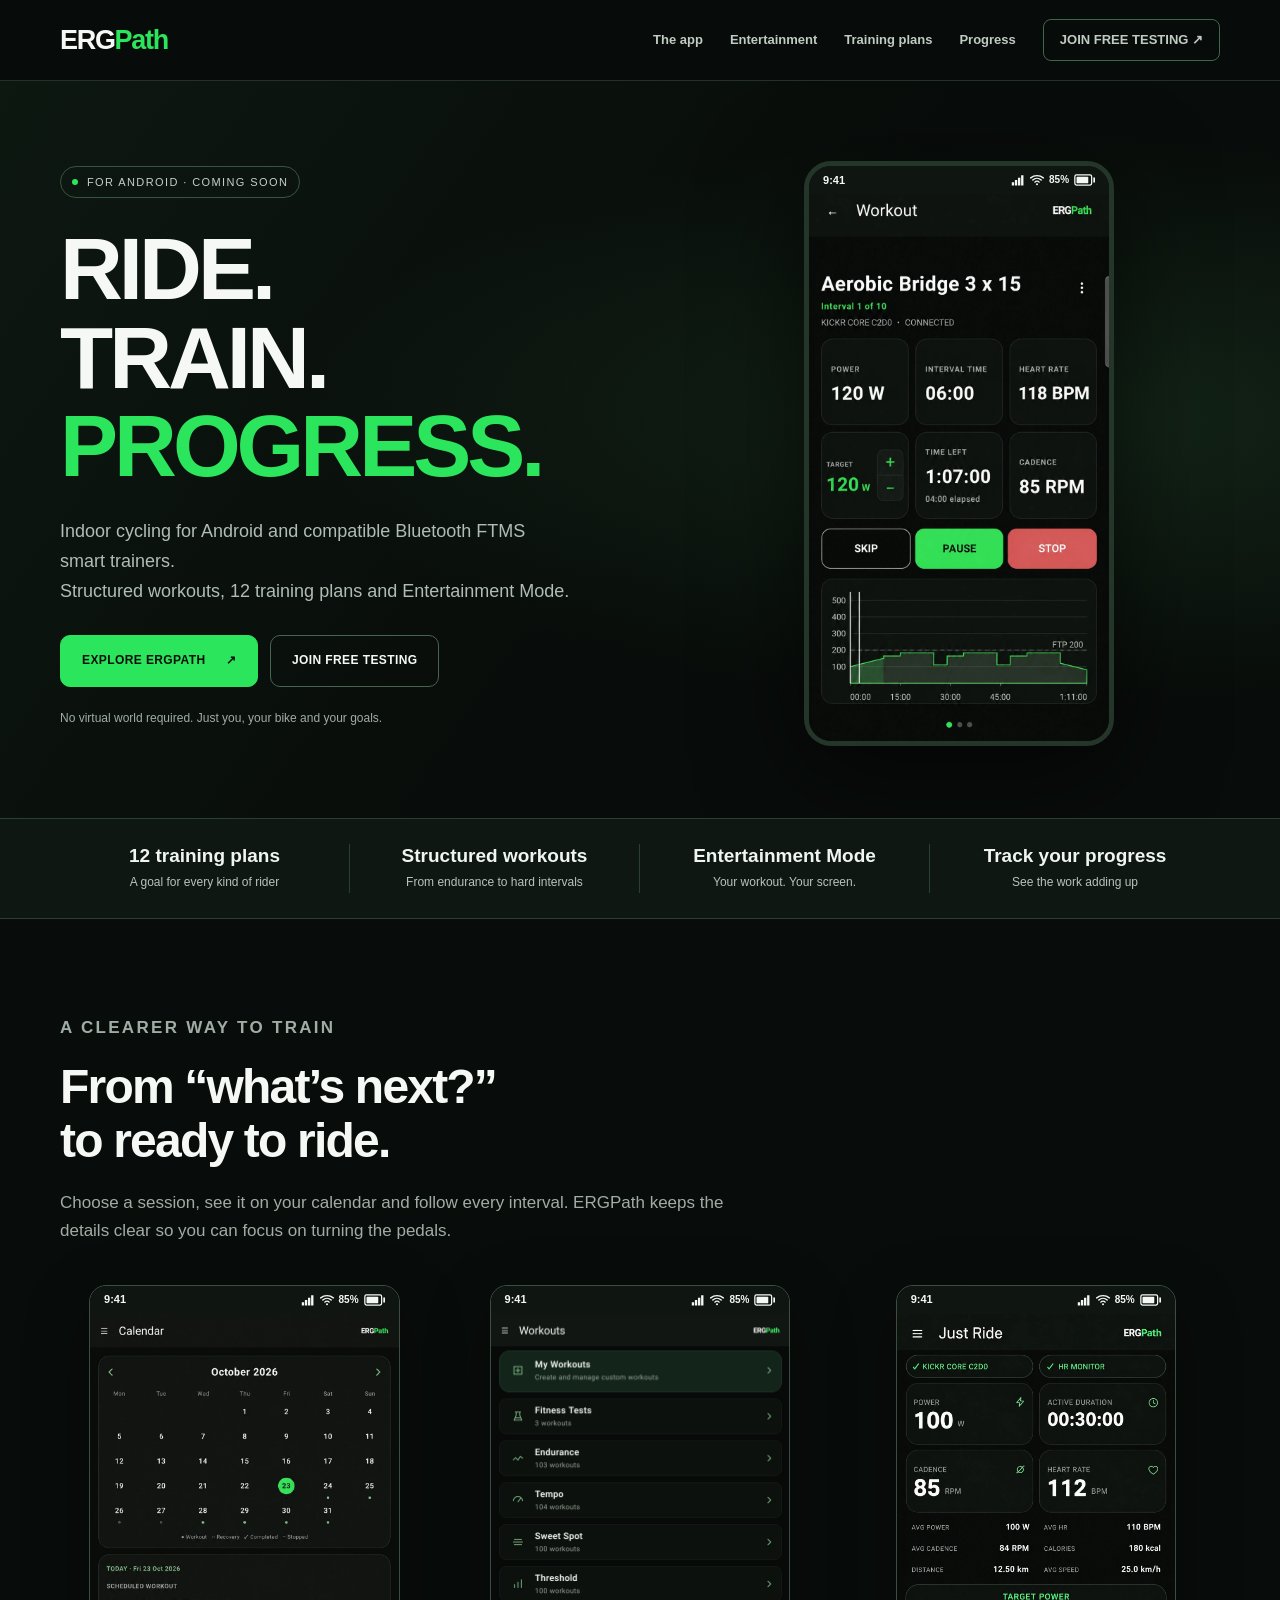
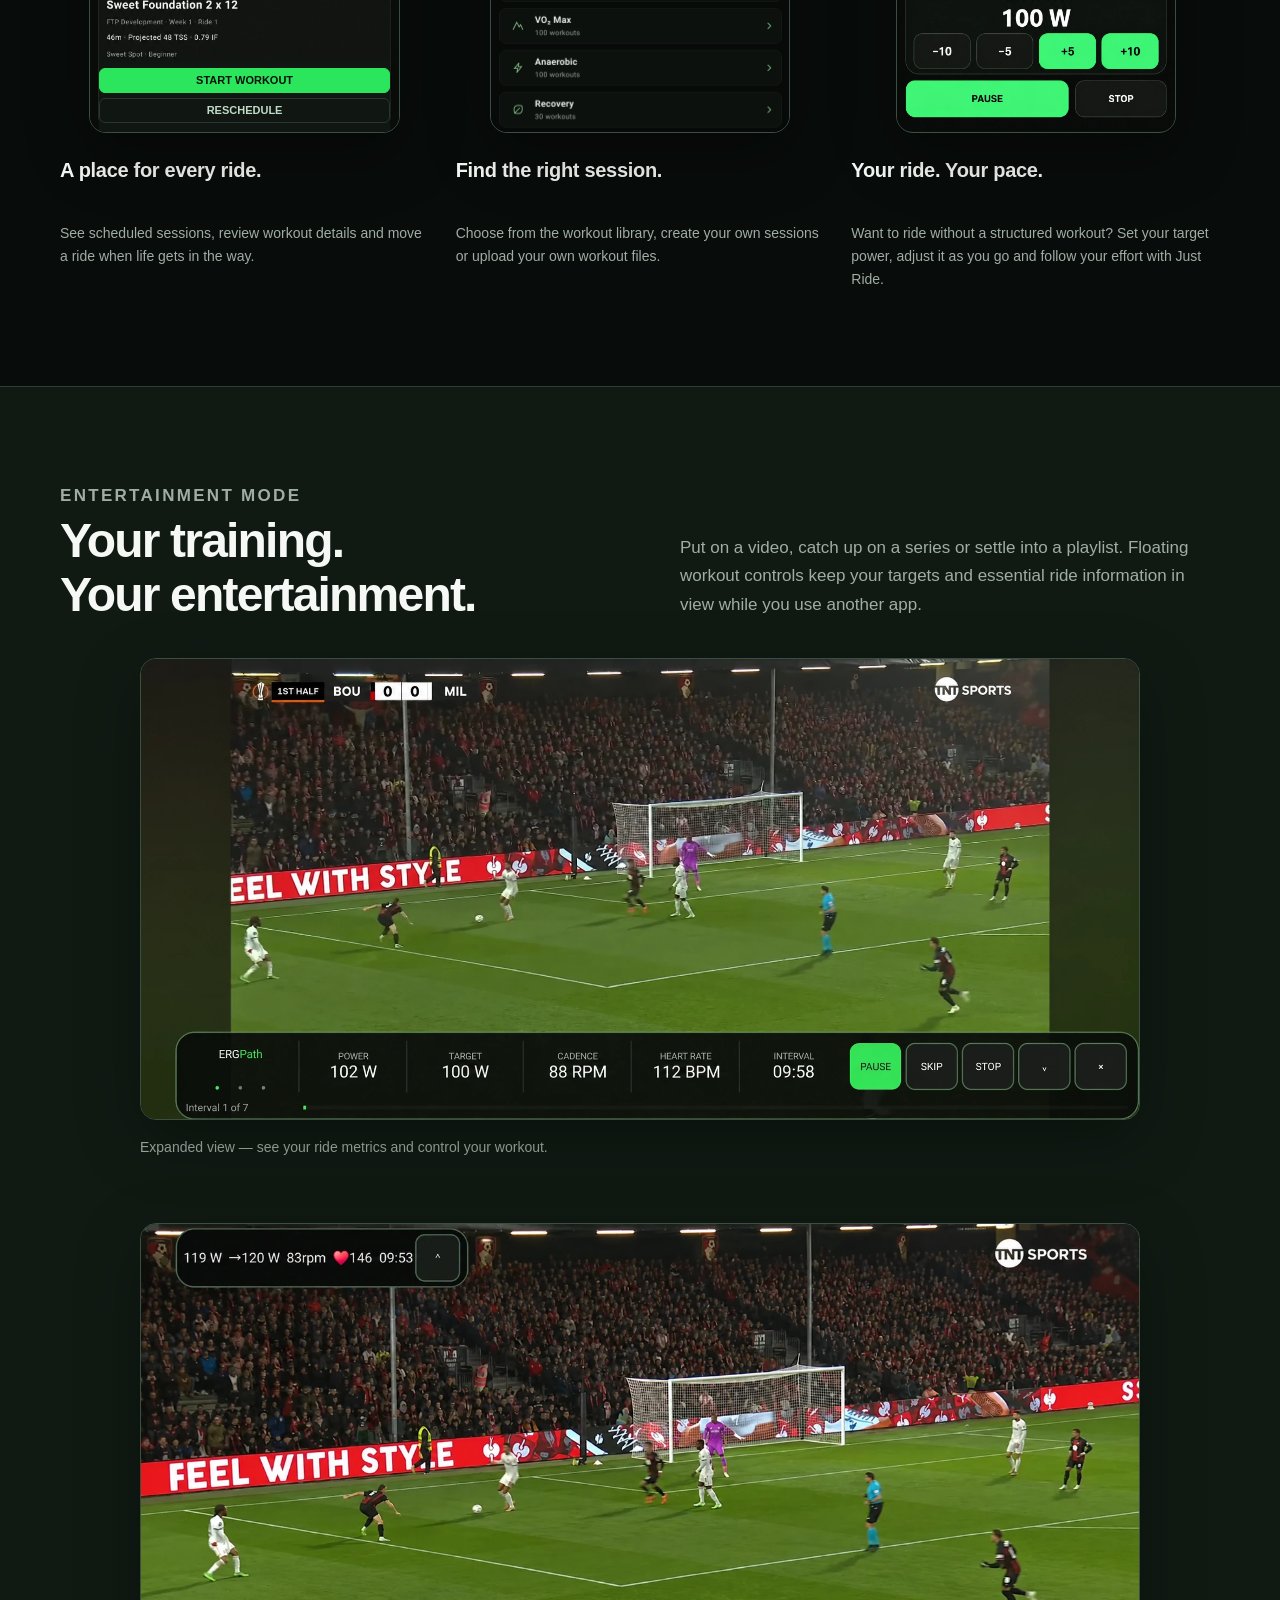
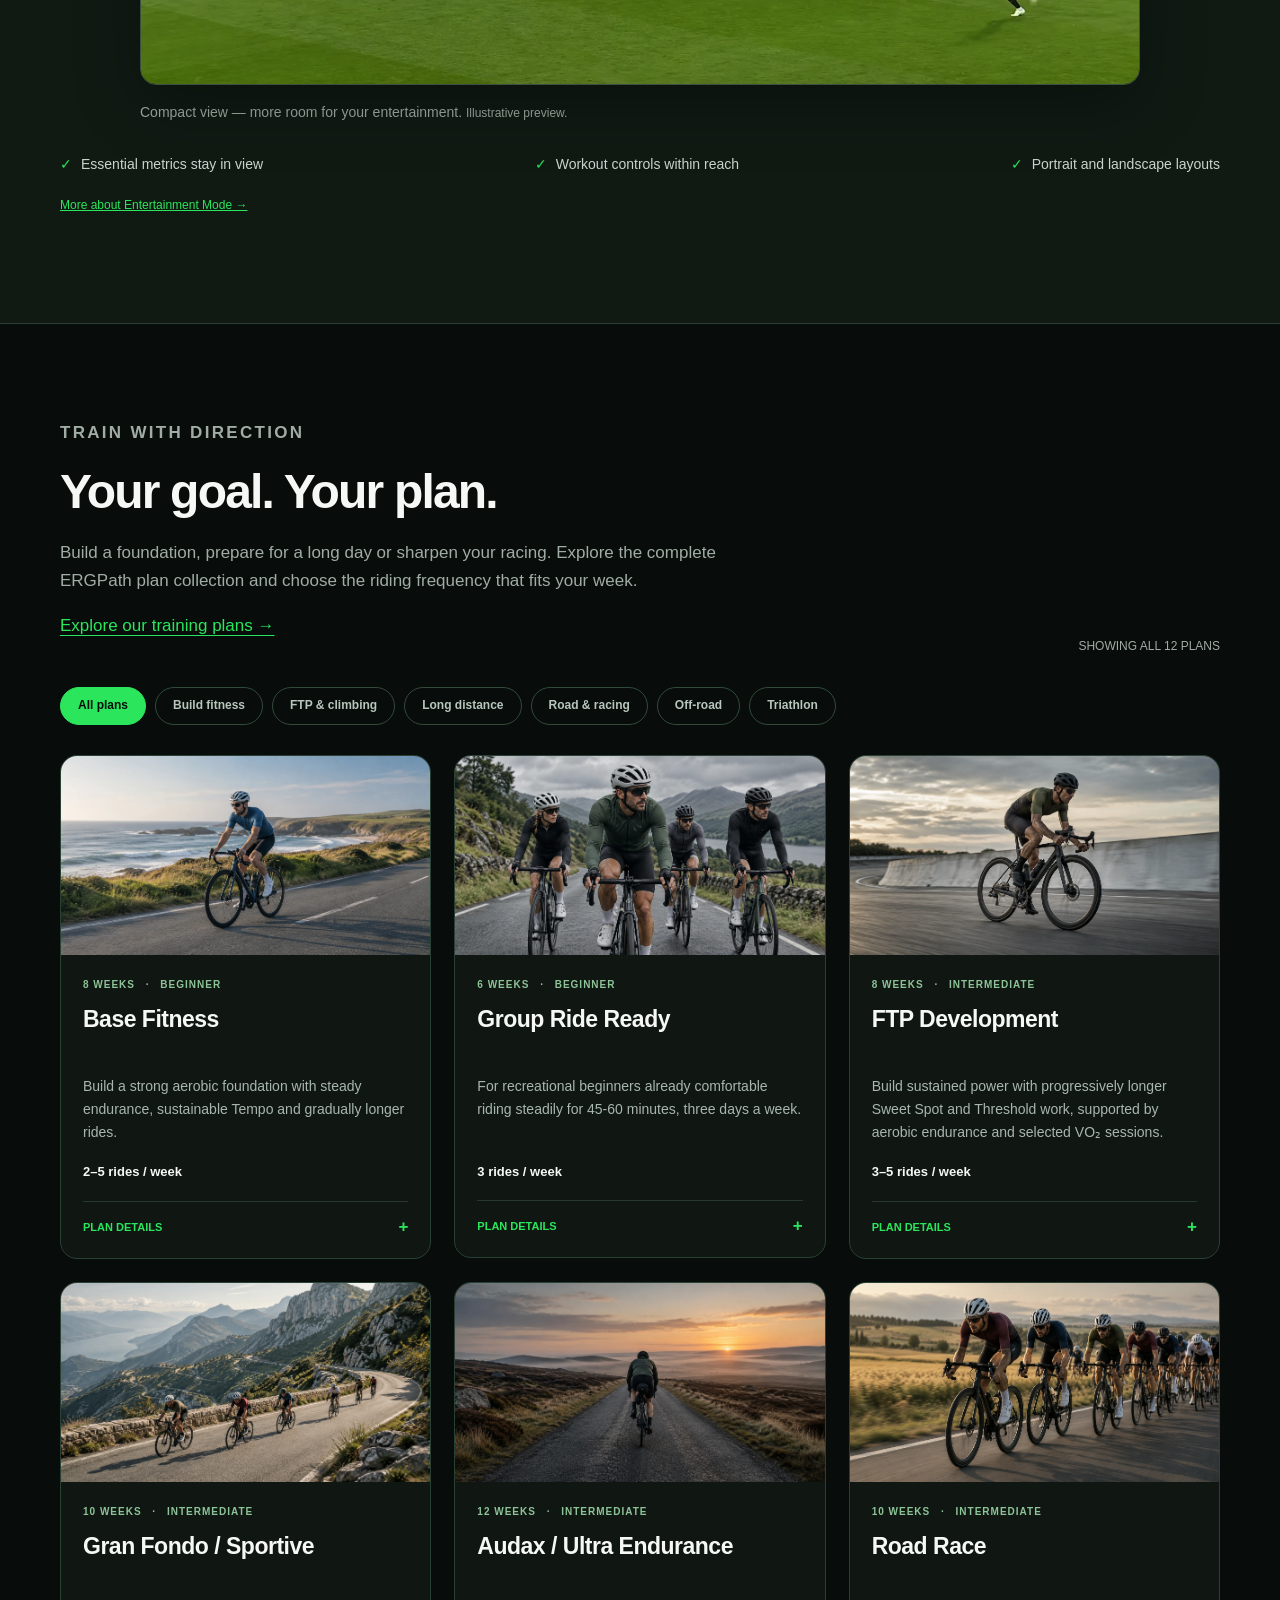
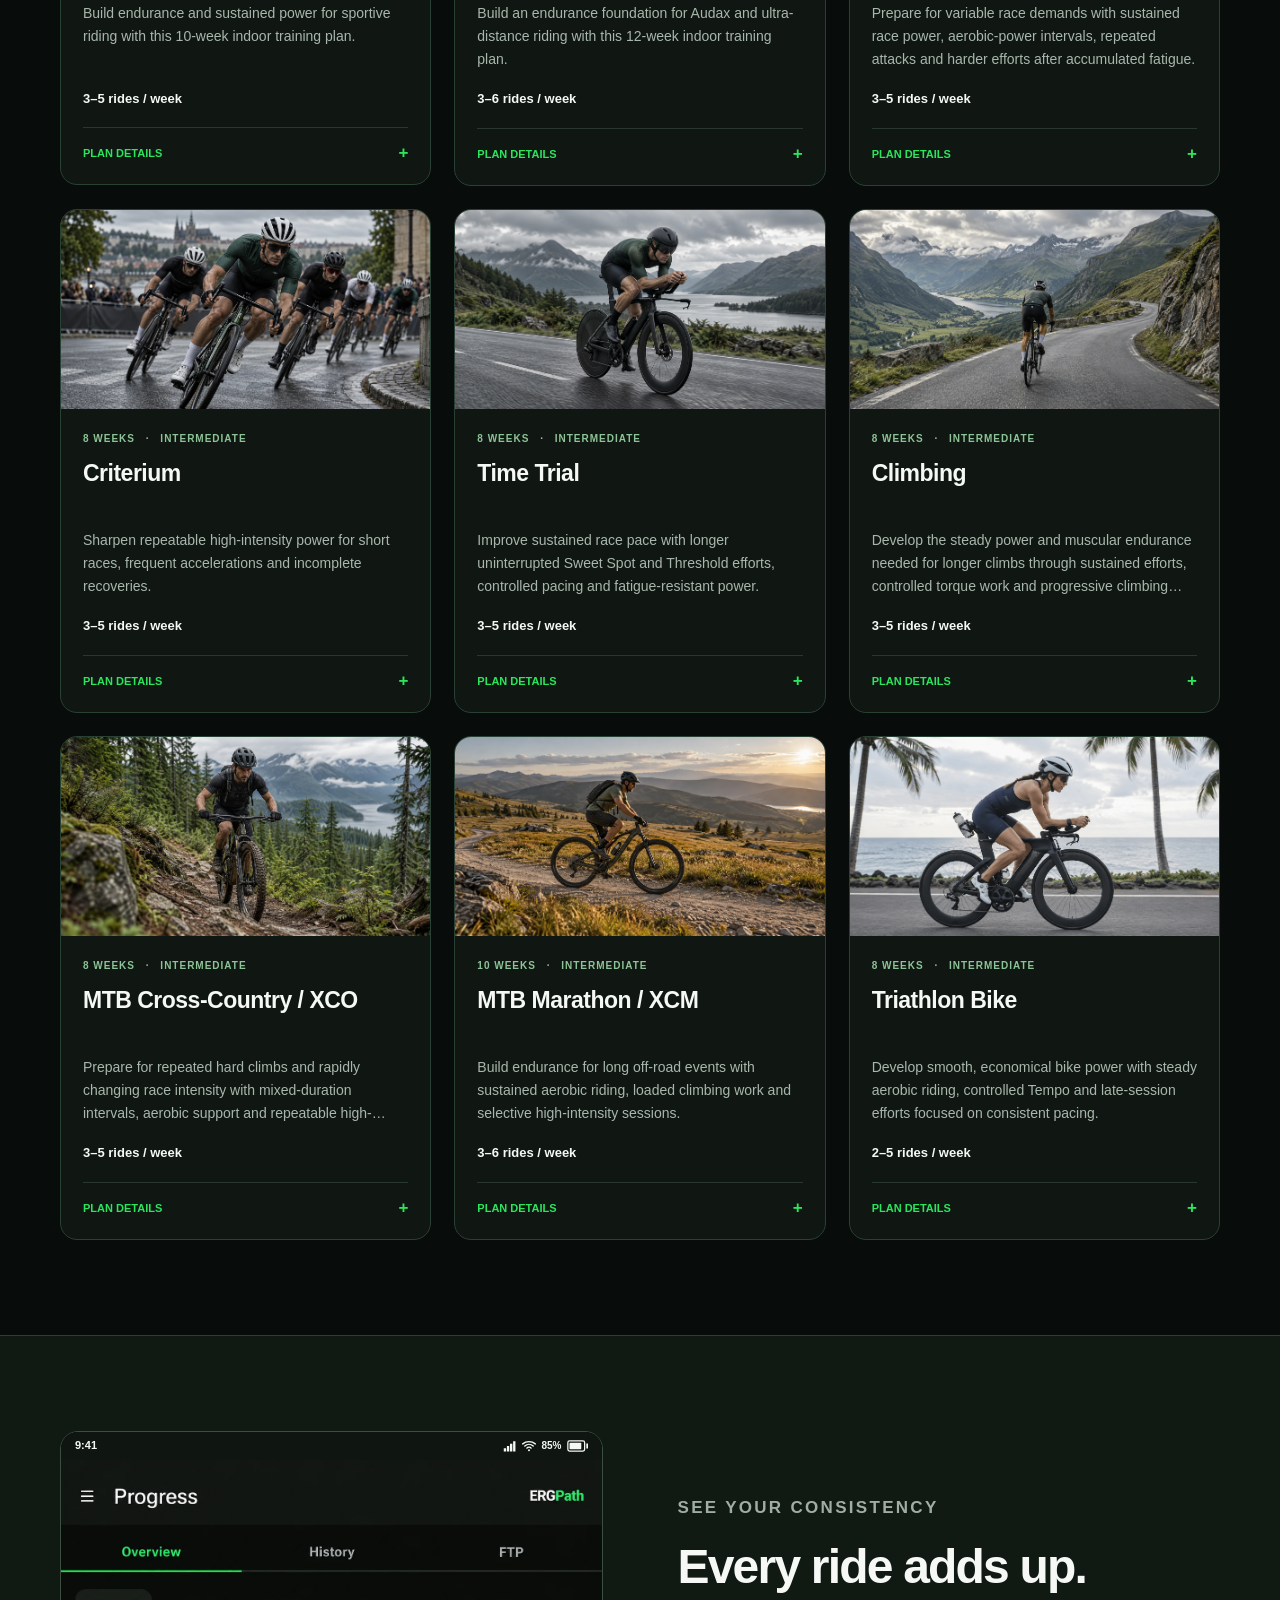
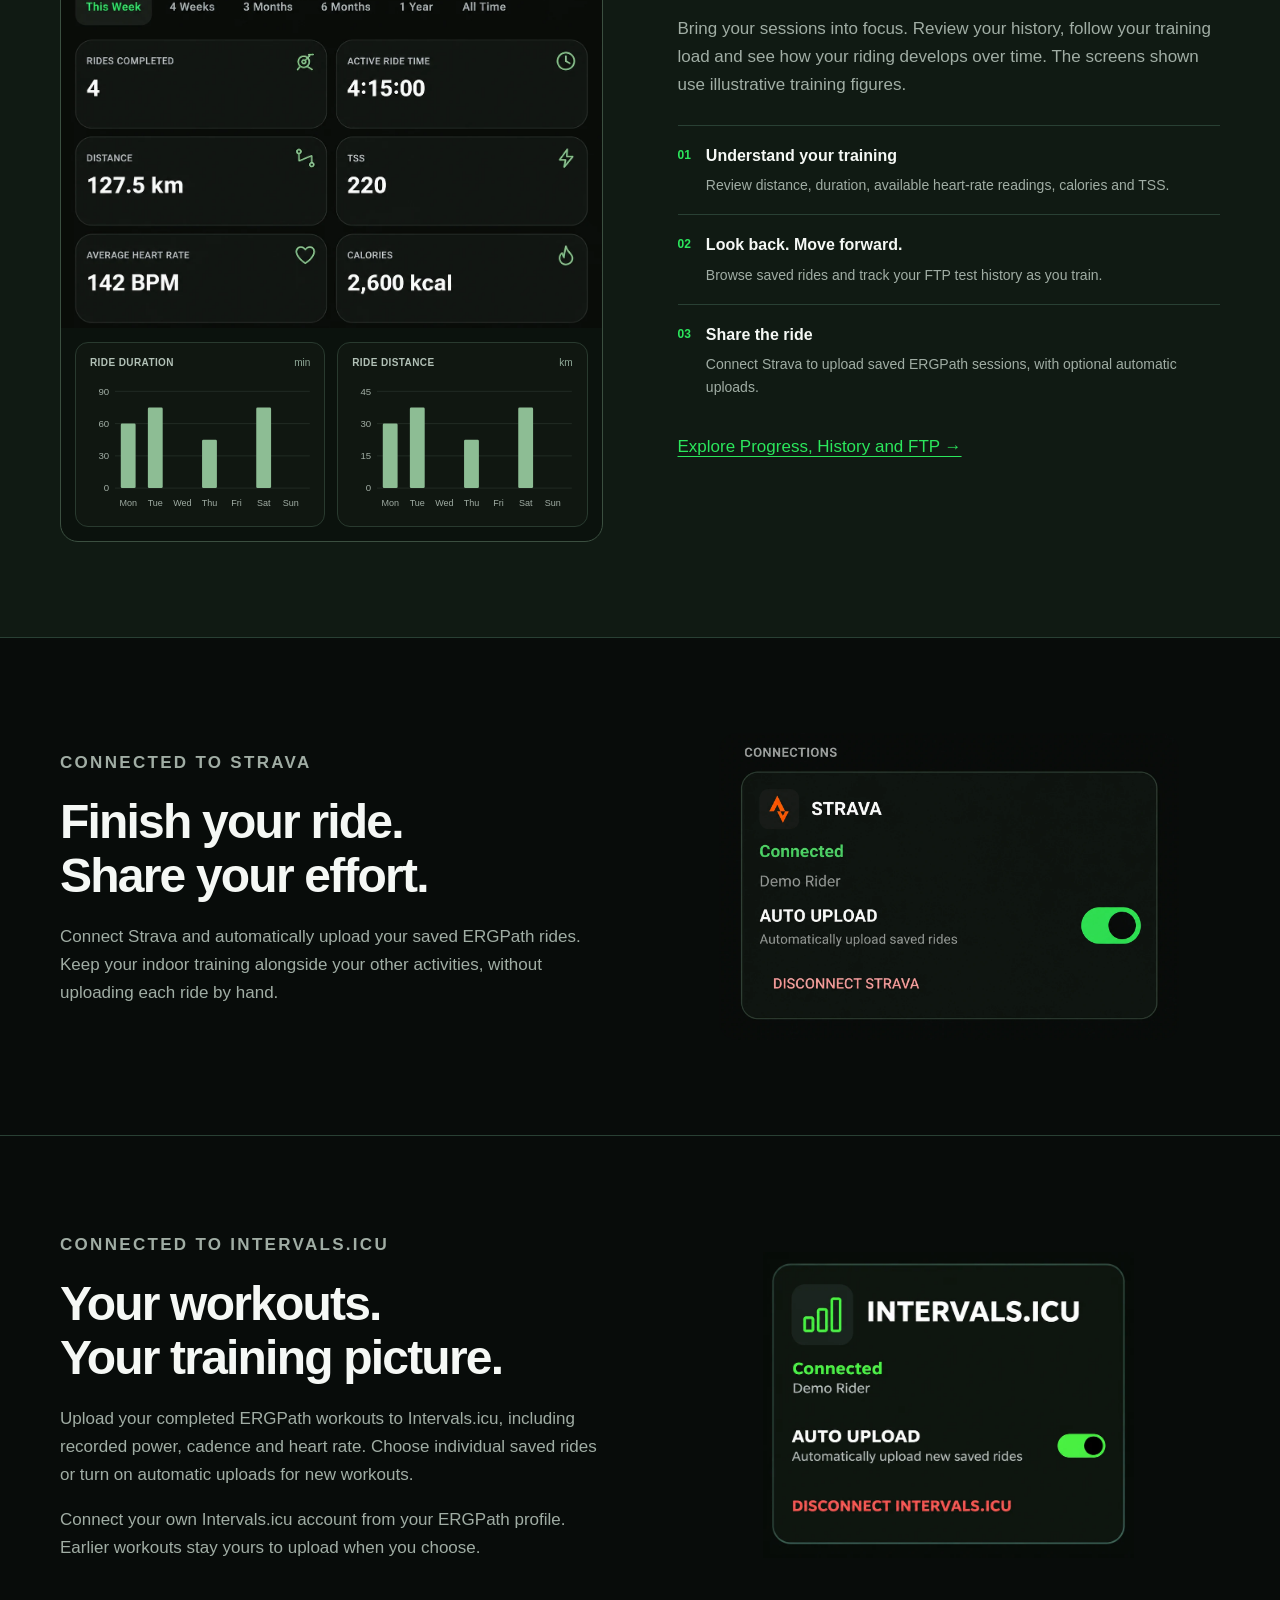
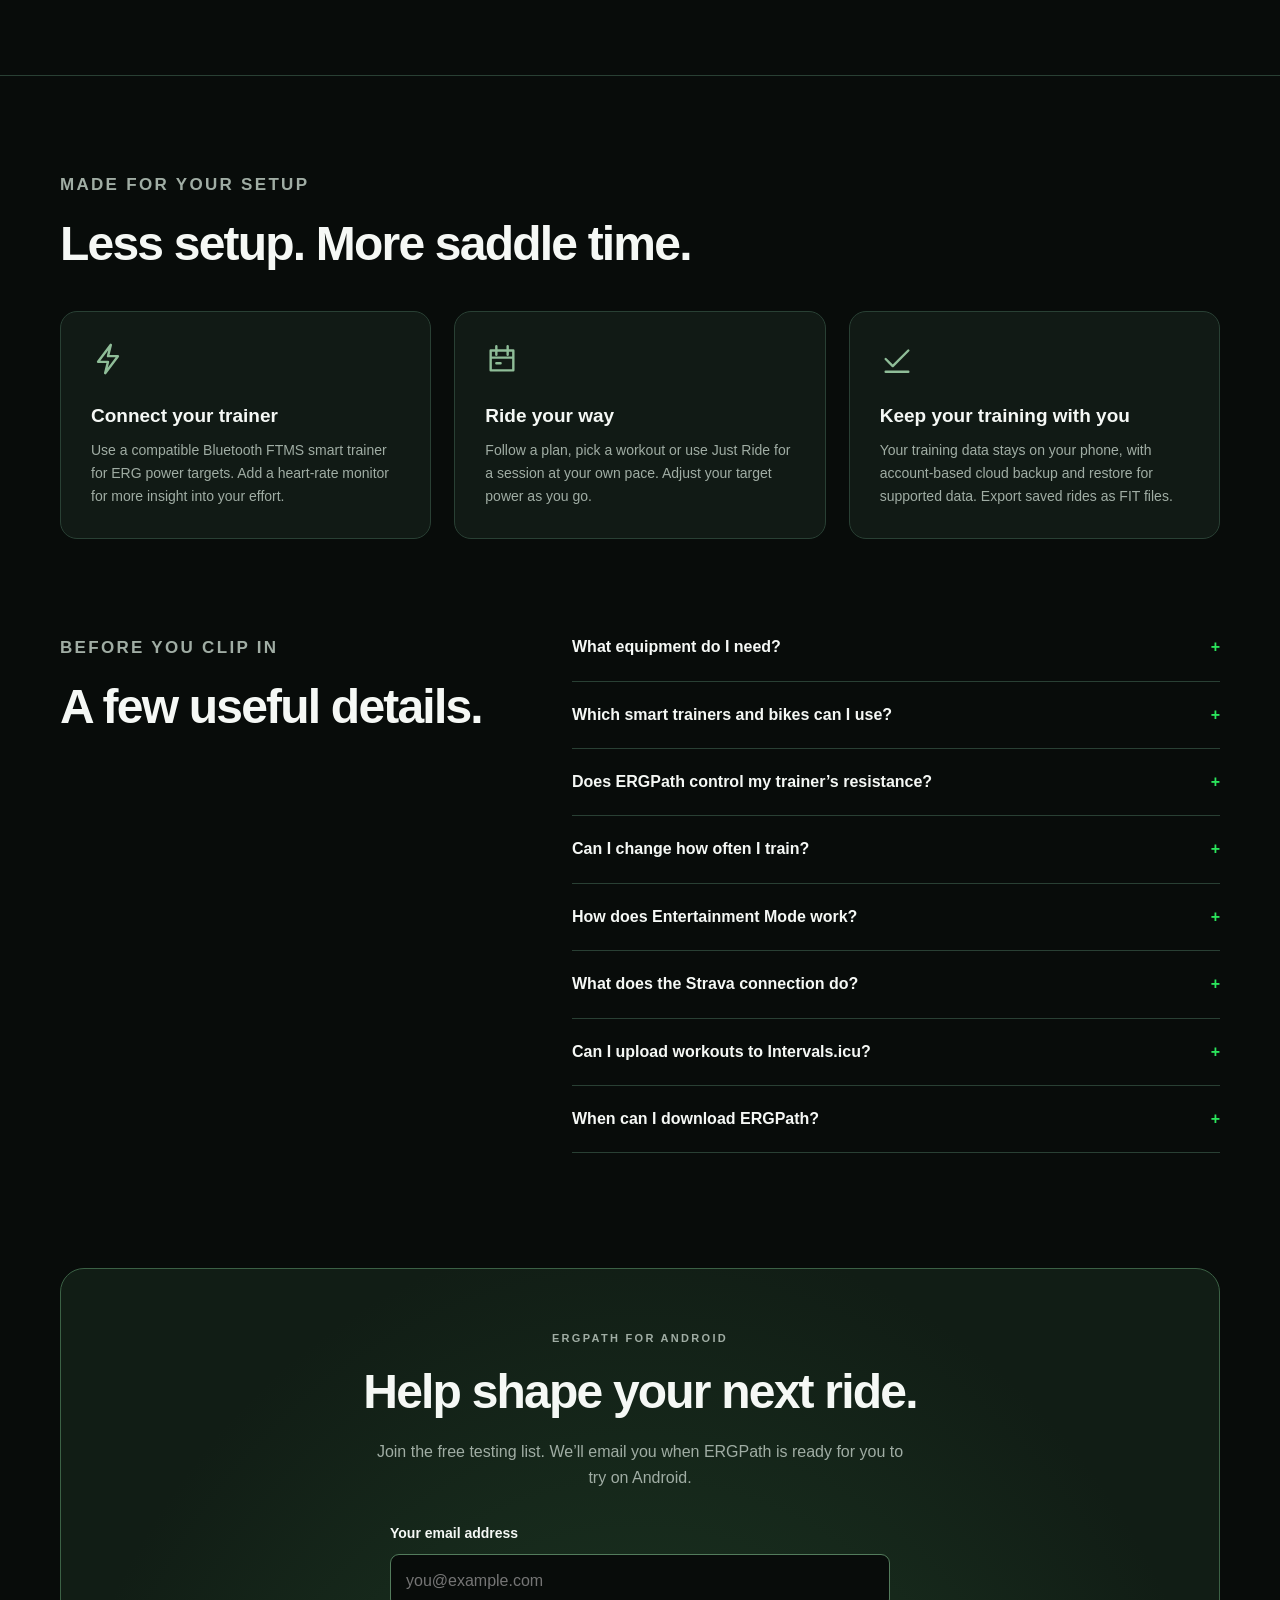
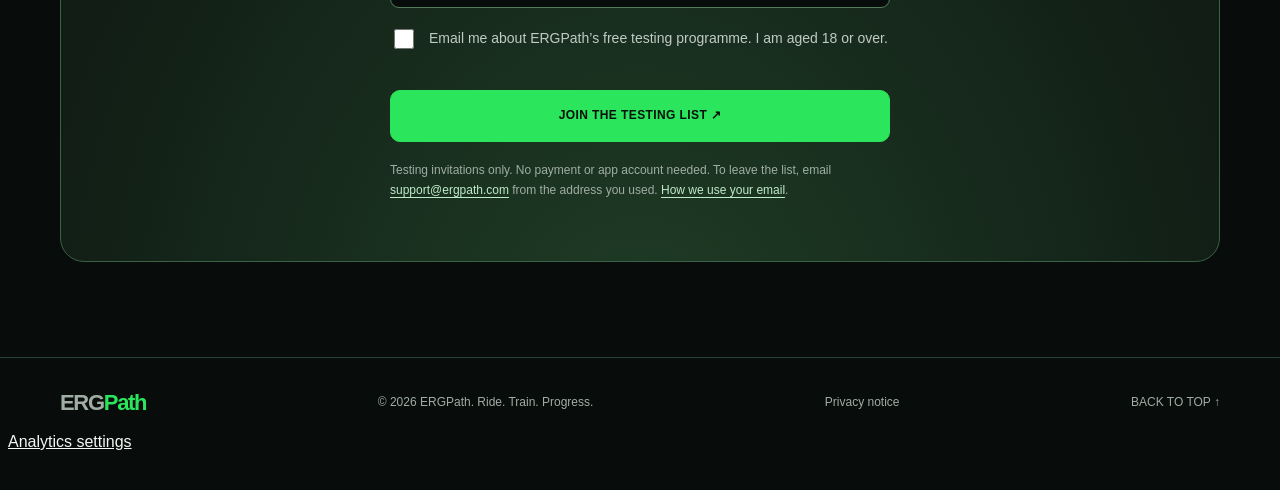
==== index.html @ c9424f75 "Clarify Android trainer support and tester availability without changing layout" ====
<!doctype html><html lang="en"><head><meta charset="utf-8"><meta name="viewport" content="width=device-width,initial-scale=1"><meta name="theme-color" content="#080c0a"><meta name="description" content="ERGPath brings structured indoor cycling workouts, 12 goal-focused training plans, smart trainer control and Entertainment Mode together on Android."><title>ERGPath — Android Indoor Cycling &amp; Smart Trainer App</title><link rel="canonical" href="https://ergpath.com/"><style>
:root{--bg:#080c0a;--surface:#111a15;--surface2:#18231d;--green:#2be65c;--text:#f5f8f5;--muted:#a0ada4;--border:#294034}*{box-sizing:border-box}html{scroll-behavior:smooth;scroll-padding-top:100px}body{margin:0;background:var(--bg);color:var(--text);font:16px/1.65 Arial,Helvetica,sans-serif}a{color:inherit;text-decoration:none}button{font:inherit;cursor:pointer}img{max-width:100%;display:block}button,a,summary{-webkit-tap-highlight-color:transparent}button:focus-visible,a:focus-visible,summary:focus-visible{outline:3px solid var(--green);outline-offset:5px}.container{width:min(1160px,calc(100% - 48px));margin:auto}header{position:sticky;top:0;z-index:20;border-bottom:1px solid #243128;background:#080c0aee;backdrop-filter:blur(18px)}.nav{min-height:80px;display:flex;align-items:center;justify-content:space-between;gap:30px}.logo{font-size:27px;font-weight:900;letter-spacing:-1.3px}.logo span{color:var(--green)}nav{display:flex;gap:27px;align-items:center}nav a{font-size:13px;font-weight:700;color:#c0cbc3}nav a:hover{color:var(--green)}.nav-cta{border:1px solid #3f654b;border-radius:8px;padding:9px 16px}.menu-toggle{display:none;background:none;border:1px solid var(--border);color:white;padding:7px 12px;border-radius:8px;font-size:12px}.hero{padding:72px 0 64px;background:radial-gradient(ellipse at 82% 46%,#254c2b65,transparent 51%),linear-gradient(125deg,#14271a70,transparent 55%);overflow:hidden}.hero-grid{display:grid;grid-template-columns:1.1fr 1fr;gap:64px;align-items:center}.eyebrow{font-size:11px;font-weight:800;letter-spacing:2.3px;text-transform:uppercase;color:var(--green);margin:0 0 18px}.availability{display:inline-flex;align-items:center;gap:9px;color:#c4d1c8;font-size:11px;letter-spacing:1.4px;border:1px solid #35553e;padding:6px 11px;border-radius:30px;margin-bottom:27px}.availability:before{content:'';width:6px;height:6px;border-radius:50%;background:var(--green)}h1{font-size:clamp(56px,6.8vw,88px);line-height:1.02;letter-spacing:-4px;margin:0 0 26px;font-weight:850}h1 span{color:var(--green)}.lead{font-size:18px;color:#b0bdb4;max-width:510px}.actions{display:flex;gap:12px;flex-wrap:wrap;margin-top:29px}.btn{display:inline-flex;justify-content:center;align-items:center;gap:20px;background:var(--green);color:#071008;border:1px solid var(--green);border-radius:10px;padding:15px 21px;font-size:12px;font-weight:800;letter-spacing:.4px}.btn:hover{background:#72f491}.btn.secondary{background:transparent;color:var(--text);border-color:#476450}.btn.secondary:hover{border-color:var(--green)}.hero-note{font-size:12px;color:var(--muted);margin-top:22px}.hero-media{position:relative;display:flex;justify-content:center;padding:8px 0}.shot{margin:0}.screen-frame{display:block;width:100%;position:relative;padding:0;background:#0a100c;border:1px solid #3b4f40;border-radius:18px;overflow:hidden;color:white;box-shadow:0 20px 65px #0005}.capture{display:block;position:relative;overflow:hidden}.capture img{width:100%;height:auto}.hero-shot{width:310px;max-width:100%;position:relative;z-index:1}.hero-shot .screen-frame{border-radius:27px;border:5px solid #24352a;box-shadow:0 25px 100px #0009}.strip{border-top:1px solid var(--border);border-bottom:1px solid var(--border);background:#0f1712}.strip-inner{display:grid;grid-template-columns:repeat(4,1fr);padding:25px 0}.strip-item{padding:0 20px;border-right:1px solid var(--border);text-align:center;color:#b7c4bb;font-size:12px}.strip-item:last-child{border:0}.strip-item strong{display:block;color:#f0f5f1;font-size:19px;line-height:1.3;margin-bottom:5px}section.content{padding:95px 0}.section-head{max-width:700px;margin-bottom:40px}h2{font-size:clamp(32px,4vw,48px);line-height:1.13;letter-spacing:-1.8px;margin:0 0 20px}h3{line-height:1.25}.section-head p,.section-copy>p{color:var(--muted);font-size:17px}.three{display:grid;grid-template-columns:repeat(3,minmax(0,1fr));gap:27px}.showcase-card{min-width:0}.showcase-card h3{font-size:20px;letter-spacing:-.3px;margin:25px 0 9px}.showcase-card>p{font-size:14px;color:var(--muted);margin-bottom:0}.showcase-card .shot{max-width:310px;margin:0 auto}.showcase-card .screen-frame{border-radius:17px}.feature-band{background:#101a13;border-block:1px solid var(--border)}.ent-top{display:grid;grid-template-columns:1fr 1fr;gap:80px;align-items:end;margin-bottom:35px}.ent-top p{color:var(--muted);margin:0 0 4px;font-size:17px}.ent-top h2{margin-bottom:0}.ent-shot{max-width:1000px;margin:auto}.ent-shot .screen-frame{border-radius:16px}.small-note{font-size:12px;color:var(--muted);margin-top:20px}.ent-points{display:flex;justify-content:space-between;gap:24px;margin-top:29px;color:#c8d5cd;font-size:14px}.ent-points span:before{content:'✓';color:var(--green);padding-right:9px}.plans-head{display:flex;justify-content:space-between;gap:40px;align-items:flex-end}.plans-head .section-head{margin-bottom:0}.plan-total{font-size:12px;white-space:nowrap;color:var(--muted)}.filters{display:flex;flex-wrap:wrap;gap:9px;margin:30px 0}.filter{border:1px solid #314b3b;color:#b7c7bd;background:transparent;border-radius:30px;padding:8px 17px;font-size:12px;font-weight:700}.filter:hover{border-color:var(--green)}.filter[aria-pressed=true]{color:#071008;background:var(--green);border-color:var(--green)}.plans-grid{display:grid;grid-template-columns:repeat(3,minmax(0,1fr));gap:23px;align-items:start}.plan{border:1px solid var(--border);border-radius:17px;overflow:hidden;background:#101712}.plan[hidden]{display:none}.plan>img{width:100%;aspect-ratio:1.85;object-fit:cover;height:auto}.plan-body{padding:22px}.plan-meta{font-size:10px;letter-spacing:1px;font-weight:700;color:#8dc497}.plan-meta span{padding:0 7px}.plan h3{font-size:23px;letter-spacing:-.5px;margin:11px 0 12px;min-height:58px}.plan-desc{font-size:14px;color:#a8b7ad;margin:0 0 17px;display:-webkit-box;-webkit-line-clamp:3;-webkit-box-orient:vertical;overflow:hidden;min-height:69px}.frequency{font-size:13px;font-weight:700;margin:0 0 18px}.plan details{border-top:1px solid #29382e}.plan summary{padding:16px 0 0;font-size:11px;font-weight:800;color:var(--green);list-style:none;cursor:pointer;display:flex;justify-content:space-between}.plan summary::-webkit-details-marker{display:none}.plan summary span{font-size:17px;line-height:1}.plan details[open] summary span{transform:rotate(45deg)}.plan-detail{font-size:13px;color:var(--muted);padding-top:8px}.plan-detail strong{color:#e1eae4}.split{display:grid;grid-template-columns:1fr 1fr;gap:75px;align-items:center}.performance-image .screen-frame{border-radius:18px}.benefits{list-style:none;margin:26px 0 0;padding:0}.benefits li{border-top:1px solid var(--border);padding:17px 0;display:flex;gap:15px}.benefits b{color:var(--green);font-size:12px;padding-top:3px}.benefits strong{display:block;font-size:16px}.benefits p{margin:5px 0 0;color:var(--muted);font-size:14px}.support-grid{display:grid;grid-template-columns:repeat(3,1fr);gap:23px}.support-card{padding:30px;background:#111a15;border:1px solid var(--border);border-radius:17px}.icon{width:34px;height:34px;stroke:#8fbd98;stroke-width:1.7;fill:none;stroke-linecap:round;stroke-linejoin:round}.support-card h3{font-size:19px;margin:20px 0 11px}.support-card p{font-size:14px;color:var(--muted);margin:0}.faq{display:grid;grid-template-columns:.8fr 1.2fr;gap:80px}.faq details{border-bottom:1px solid var(--border);padding:0 0 20px;margin-bottom:20px}.faq summary{cursor:pointer;font-weight:700;list-style:none;display:flex;justify-content:space-between;gap:20px}.faq summary:after{content:'+';color:var(--green)}.faq details[open] summary:after{content:'−'}.faq details p{color:var(--muted);font-size:14px;margin-bottom:0}.launch{border:1px solid #3b6145;border-radius:24px;text-align:center;padding:60px 30px;background:radial-gradient(ellipse at 50% 120%,#29533299,transparent 75%),#111d15}.launch p{max-width:530px;margin:0 auto 25px;color:var(--muted)}.launch-label{display:inline-block;border:1px solid #537c5c;padding:10px 22px;border-radius:30px;font-size:12px;font-weight:800;color:#d1e4d6;letter-spacing:1.5px}.launch h2{max-width:700px;margin:0 auto 20px}.launch .eyebrow{margin-bottom:17px}footer{border-top:1px solid var(--border);padding:27px 0}.footer-inner{display:flex;align-items:center;justify-content:space-between;gap:22px;font-size:12px;color:var(--muted)}.footer-inner .logo{font-size:22px}.skip{position:fixed;top:-100px;left:15px;z-index:100;background:var(--green);color:black;padding:12px}.skip:focus{top:10px}

@media(max-width:950px){nav{gap:15px}.hero-grid{gap:30px}.hero{padding:55px 0}h1{font-size:65px}.hero-shot{width:280px}.three{gap:18px}.plans-grid{grid-template-columns:repeat(2,minmax(0,1fr))}.ent-top,.split{gap:40px}.faq{gap:40px}.support-card{padding:23px}.support-grid{gap:17px}}
@media(max-width:680px){.container{width:calc(100% - 36px)}.nav{min-height:66px}.menu-toggle{display:block}nav{display:none;position:absolute;top:66px;left:0;right:0;padding:21px;background:#101a13;border-bottom:1px solid var(--border);flex-direction:column;align-items:stretch;gap:18px}nav.open{display:flex}.hero-grid{grid-template-columns:1fr;gap:42px}.hero{padding:42px 0 38px}.hero-copy{text-align:center}.availability{margin-bottom:23px}h1{font-size:clamp(55px,14vw,78px);letter-spacing:-3px}.lead{font-size:16px;margin:auto;max-width:440px}.actions{justify-content:center}.hero-note{font-size:11px}.hero-shot{width:276px}.strip-inner{grid-template-columns:repeat(2,1fr);row-gap:24px}.strip-item:nth-child(2){border:0}.strip-item strong{font-size:17px}.strip-item{font-size:11px;padding:0 8px}.content,section.content{padding:62px 0}h2{font-size:35px;letter-spacing:-1px}.section-head p,.section-copy>p{font-size:16px}.three{grid-template-columns:1fr;gap:44px}.showcase-card{display:grid;grid-template-columns:1fr;max-width:400px;margin:auto}.showcase-card .shot{width:100%;max-width:290px}.showcase-card .capture{max-height:none}.showcase-card h3,.showcase-card>p{text-align:center}.showcase-card h3{margin-top:23px}.showcase-card>p{margin-top:0}.ent-top,.split,.faq{grid-template-columns:1fr;gap:25px}.ent-top{margin-bottom:25px}.ent-points{flex-direction:column;gap:10px;font-size:13px}.plans-head{display:block}.plan-total{display:block;margin-top:14px}.plans-grid{grid-template-columns:1fr;gap:22px}.plan>img{aspect-ratio:1.9}.plan h3{min-height:0}.plan-desc{min-height:0}.plan-body{padding:23px}.filters{gap:7px;margin:24px 0}.filter{font-size:11px;padding:8px 12px}.support-grid{grid-template-columns:1fr}.support-card{padding:28px}.performance-image{order:2}.section-copy{order:1}.launch{padding:43px 22px}.footer-inner{flex-direction:column;align-items:flex-start;gap:12px}.faq .section-head{margin-bottom:0}}
@media(prefers-reduced-motion:reduce){html{scroll-behavior:auto}*{transition:none!important}.hero-shot{transform:none!important}}
.screen-frame{cursor:default}.hero-shot,.hero-shot:hover{transform:none!important;transition:none!important}.performance-image{background:#0b120d;border:1px solid #3b4f40;border-radius:18px;overflow:hidden}.performance-image .screen-frame{border:0;border-radius:0;box-shadow:none}.progress-charts{display:grid;grid-template-columns:1fr 1fr;gap:12px;padding:14px}.progress-chart{min-width:0;border:1px solid #293a2f;border-radius:13px;background:#101711;padding:12px 8px 3px}.chart-heading{display:flex;align-items:center;justify-content:space-between;padding:0 6px;font-size:10px;color:#b2c1b7;gap:6px;letter-spacing:.4px}.chart-heading span{font-size:10px;color:#90aa99;letter-spacing:0}.progress-chart svg{display:block;width:100%;height:auto}.performance-image .capture{border-radius:0}.screen-frame img{pointer-events:none}@media(max-width:680px){.progress-charts{grid-template-columns:1fr}.chart-heading{font-size:12px}.progress-chart{padding:16px 10px 3px}}.strava-section{border-bottom:1px solid var(--border)}.strava-shot{width:100%;max-width:460px;justify-self:center}.strava-shot .screen-frame{box-shadow:none;border:0;background:transparent;border-radius:18px}.hero-media:before{content:none!important;display:none!important}.showcase-card .shot{--screen-height:clamp(240px,36vw,420px);height:var(--screen-height);width:calc(var(--screen-height)*var(--screen-ratio));max-width:100%;margin:0 auto}.showcase-card .screen-frame{height:100%}.showcase-card .capture{height:100%;max-height:none}.showcase-card h3{min-height:2.5em}@media(max-width:680px){.showcase-card .shot{--screen-height:min(420px,115vw)}.showcase-card h3{min-height:0}}.faq .trainer-list{margin-top:20px}.faq .trainer-list h3{font-size:15px;margin:18px 0 8px}.faq .trainer-list ul{padding-left:20px;margin:0;color:var(--muted);font-size:14px;line-height:1.8}.faq .trainer-sources{font-size:12px;line-height:1.8}.faq .trainer-sources a{color:var(--green);text-decoration:underline;text-underline-offset:3px}.ent-compact{margin-top:clamp(40px,5vw,64px)}.ent-shot figcaption{margin-top:16px;color:var(--muted);font-size:14px;line-height:1.6}.ent-shot figcaption span{font-size:12px}.strava-shot .capture{display:flex;align-items:center;justify-content:center;aspect-ratio:3/2}.strava-shot .capture img{width:100%;height:100%;object-fit:contain}.phone-status{height:28px;box-sizing:border-box;display:flex;align-items:center;justify-content:space-between;gap:20px;padding:0 14px;background:#0f1611;color:#f5f8f5;font:600 11px/1 Arial,Helvetica,sans-serif;letter-spacing:0;user-select:none}.phone-status-icons{display:flex;align-items:center;gap:5px}.phone-status-icons svg{display:block;width:14px;height:12px;fill:currentColor;flex:none}.phone-status-icons svg:last-child{width:21px}.phone-status-icons span{font-size:10px}.showcase-card .capture{height:calc(100% - 28px)}.showcase-card .shot{height:calc(var(--screen-height) + 28px)}.calendar-preview-actions{position:absolute;left:3%;right:3%;bottom:0;display:flex;flex-direction:column;gap:5px;padding:7px 0 9px;background:#101611}.calendar-preview-actions>span{display:flex;align-items:center;justify-content:center;min-height:25px;border:1px solid #28372c;border-radius:6px;color:#c0dcc6;font-size:11px;font-weight:700;line-height:1.2}.calendar-preview-actions>span:first-child{background:#2be65c;color:#071008;border-color:#2be65c}</style><meta name="ergpath-analytics-token" content="62266e1e07244eac8b7119489650ee3e"><link rel="stylesheet" href="/testers.css"></head><body><a class="skip" href="#main">Skip to content</a><header><div class="container nav"><a href="#" class="logo" aria-label="ERGPath home">ERG<span>Path</span></a><button class="menu-toggle" aria-expanded="false" aria-controls="navigation">MENU</button><nav id="navigation" aria-label="Main navigation"><a href="#experience">The app</a><a href="#entertainment">Entertainment</a><a href="#plans">Training plans</a><a href="#progress">Progress</a><a class="nav-cta" href="#download">JOIN FREE TESTING ↗</a></nav></div></header><main id="main">
<section class="hero"><div class="container hero-grid"><div class="hero-copy"><div class="availability">FOR ANDROID · COMING SOON</div><h1>RIDE.<br>TRAIN.<br><span>PROGRESS.</span></h1><p class="lead">Indoor cycling for Android and compatible Bluetooth FTMS smart trainers.<br>Structured workouts, 12 training plans and Entertainment Mode.</p><div class="actions"><a class="btn" href="#experience">EXPLORE ERGPATH <span>↗</span></a><a class="btn secondary" href="#download">JOIN FREE TESTING</a></div><p class="hero-note">No virtual world required. Just you, your bike and your goals.</p></div><div class="hero-media"><figure class="shot hero-shot"><div class="screen-frame"><div class="phone-status" aria-hidden="true"><span>9:41</span><span class="phone-status-icons"><svg viewBox="0 0 18 14"><path d="M1 10h3v4H1zM5 7h3v7H5zM9 4h3v10H9zM13 1h3v13h-3z"/></svg><svg viewBox="0 0 20 16"><path d="M1 5a14 14 0 0 1 18 0M4 8a9 9 0 0 1 12 0M7 11a4 4 0 0 1 6 0" fill="none" stroke="currentColor" stroke-width="2" stroke-linecap="round"/><circle cx="10" cy="14" r="1.4"/></svg><span>85%</span><svg viewBox="0 0 25 14"><rect x="1" y="1" width="20" height="12" rx="2" fill="none" stroke="currentColor" stroke-width="1.5"/><rect x="3" y="3" width="14" height="8" rx="1"/><path d="M23 4h2v6h-2z"/></svg></span></div><span class="capture" style="aspect-ratio:709/1292"><img src="assets/workout.webp" alt="ERGPath workout dashboard with illustrative active ride readings: 120 watts, 118 BPM, 85 RPM and four minutes elapsed" width="709" height="1536" loading="lazy" style="transform:translateY(-5.07812%)"></span></div></figure></div></div></section>
<div class="strip"><div class="container strip-inner"><div class="strip-item"><strong>12 training plans</strong>A goal for every kind of rider</div><div class="strip-item"><strong>Structured workouts</strong>From endurance to hard intervals</div><div class="strip-item"><strong>Entertainment Mode</strong>Your workout. Your screen.</div><div class="strip-item"><strong>Track your progress</strong>See the work adding up</div></div></div>
<section id="experience" class="content"><div class="container"><div class="section-head"><p class="eyebrow">A clearer way to train</p><h2>From “what’s next?”<br>to ready to ride.</h2><p>Choose a session, see it on your calendar and follow every interval. ERGPath keeps the details clear so you can focus on turning the pedals.</p></div><div class="three"><article class="showcase-card"><figure class="shot" style="--screen-ratio:0.73919523"><div class="screen-frame"><div class="phone-status" aria-hidden="true"><span>9:41</span><span class="phone-status-icons"><svg viewBox="0 0 18 14"><path d="M1 10h3v4H1zM5 7h3v7H5zM9 4h3v10H9zM13 1h3v13h-3z"/></svg><svg viewBox="0 0 20 16"><path d="M1 5a14 14 0 0 1 18 0M4 8a9 9 0 0 1 12 0M7 11a4 4 0 0 1 6 0" fill="none" stroke="currentColor" stroke-width="2" stroke-linecap="round"/><circle cx="10" cy="14" r="1.4"/></svg><span>85%</span><svg viewBox="0 0 25 14"><rect x="1" y="1" width="20" height="12" rx="2" fill="none" stroke="currentColor" stroke-width="1.5"/><rect x="3" y="3" width="14" height="8" rx="1"/><path d="M23 4h2v6h-2z"/></svg></span></div><span class="capture calendar-preview" style="aspect-ratio:992/1342"><img src="assets/calendar.webp" alt="ERGPath calendar with a scheduled Sweet Foundation workout" width="992" height="1586" loading="lazy" style="transform:translateY(-3.656999%)"><span class="calendar-preview-actions" aria-hidden="true"><span>START WORKOUT</span><span>RESCHEDULE</span></span></span></div></figure><h3>A place for every ride.</h3><p>See scheduled sessions, review workout details and move a ride when life gets in the way.</p></article><article class="showcase-card"><figure class="shot" style="--screen-ratio:0.71641791"><div class="screen-frame"><div class="phone-status" aria-hidden="true"><span>9:41</span><span class="phone-status-icons"><svg viewBox="0 0 18 14"><path d="M1 10h3v4H1zM5 7h3v7H5zM9 4h3v10H9zM13 1h3v13h-3z"/></svg><svg viewBox="0 0 20 16"><path d="M1 5a14 14 0 0 1 18 0M4 8a9 9 0 0 1 12 0M7 11a4 4 0 0 1 6 0" fill="none" stroke="currentColor" stroke-width="2" stroke-linecap="round"/><circle cx="10" cy="14" r="1.4"/></svg><span>85%</span><svg viewBox="0 0 25 14"><rect x="1" y="1" width="20" height="12" rx="2" fill="none" stroke="currentColor" stroke-width="1.5"/><rect x="3" y="3" width="14" height="8" rx="1"/><path d="M23 4h2v6h-2z"/></svg></span></div><span class="capture" style="aspect-ratio:1200/1675"><img src="assets/library.webp" alt="ERGPath workout categories from Endurance to Recovery" width="1200" height="1920" loading="lazy" style="transform:translateY(-3.64583%)"></span></div></figure><h3>Find the right session.</h3><p>Choose from the workout library, create your own sessions or upload your own workout files.</p></article><article class="showcase-card"><figure class="shot" style="--screen-ratio:0.66666667"><div class="screen-frame"><div class="phone-status" aria-hidden="true"><span>9:41</span><span class="phone-status-icons"><svg viewBox="0 0 18 14"><path d="M1 10h3v4H1zM5 7h3v7H5zM9 4h3v10H9zM13 1h3v13h-3z"/></svg><svg viewBox="0 0 20 16"><path d="M1 5a14 14 0 0 1 18 0M4 8a9 9 0 0 1 12 0M7 11a4 4 0 0 1 6 0" fill="none" stroke="currentColor" stroke-width="2" stroke-linecap="round"/><circle cx="10" cy="14" r="1.4"/></svg><span>85%</span><svg viewBox="0 0 25 14"><rect x="1" y="1" width="20" height="12" rx="2" fill="none" stroke="currentColor" stroke-width="1.5"/><rect x="3" y="3" width="14" height="8" rx="1"/><path d="M23 4h2v6h-2z"/></svg></span></div><span class="capture"><img src="assets/just-ride.webp" alt="Just Ride with a connected trainer and heart-rate monitor, showing illustrative ride statistics" loading="lazy"></span></div></figure><h3>Your ride. Your pace.</h3><p>Want to ride without a structured workout? Set your target power, adjust it as you go and follow your effort with Just Ride.</p></article></div></div></section>
<section id="entertainment" class="content feature-band"><div class="container"><div class="ent-top"><div><p class="eyebrow">Entertainment Mode</p><h2>Your training.<br>Your entertainment.</h2></div><p>Put on a video, catch up on a series or settle into a playlist. Floating workout controls keep your targets and essential ride information in view while you use another app.</p></div><div class="ent-shot"><figure class="shot "><div class="screen-frame"><span class="capture" style="aspect-ratio:1536/709"><img src="assets/entertainment.webp" alt="ERGPath floating workout controls over a video in landscape" width="1536" height="709" loading="lazy" style="transform:translateY(-0.00000%)"></span></div><figcaption>Expanded view — see your ride metrics and control your workout.</figcaption></figure></div><div class="ent-shot ent-compact"><figure class="shot"><div class="screen-frame"><span class="capture" style="aspect-ratio:1536/709"><img src="assets/entertainment-compact.webp" alt="Illustrative preview of ERGPath compact workout metrics over a football match" width="1536" height="709" loading="lazy"></span></div><figcaption>Compact view — more room for your entertainment. <span>Illustrative preview.</span></figcaption></figure></div><div class="ent-points"><span>Essential metrics stay in view</span><span>Workout controls within reach</span><span>Portrait and landscape layouts</span></div><p class="small-note"><a style="color:var(--green);text-decoration:underline" href="/entertainment-mode">More about Entertainment Mode →</a></p></div></section>
<section id="plans" class="content"><div class="container"><div class="plans-head"><div class="section-head"><p class="eyebrow">Train with direction</p><h2>Your goal. Your plan.</h2><p>Build a foundation, prepare for a long day or sharpen your racing. Explore the complete ERGPath plan collection and choose the riding frequency that fits your week.</p><p><a href="/training-plans" style="color:var(--green);text-decoration:underline;text-underline-offset:4px">Explore our training plans →</a></p></div><span class="plan-total" aria-live="polite">SHOWING ALL 12 PLANS</span></div><div class="filters" role="group" aria-label="Filter training plans"><button class="filter" data-filter="all" aria-pressed="true">All plans</button><button class="filter" data-filter="foundation" aria-pressed="false">Build fitness</button><button class="filter" data-filter="performance" aria-pressed="false">FTP & climbing</button><button class="filter" data-filter="endurance" aria-pressed="false">Long distance</button><button class="filter" data-filter="race" aria-pressed="false">Road & racing</button><button class="filter" data-filter="offroad" aria-pressed="false">Off-road</button><button class="filter" data-filter="multisport" aria-pressed="false">Triathlon</button></div><div class="plans-grid"><article class="plan" data-group="foundation"><img loading="lazy" src="assets/plan-base-fitness.webp" alt="A solo cyclist in blue riding a coastal road beside grassy dunes and the sea." width="1774" height="887"><div class="plan-body"><div class="plan-meta">8 WEEKS <span>·</span> BEGINNER</div><h3>Base Fitness</h3><p class="plan-desc">Build a strong aerobic foundation with steady endurance, sustainable Tempo and gradually longer rides.</p><div class="frequency">2–5 rides / week</div><details><summary>PLAN DETAILS <span aria-hidden="true">+</span></summary><div class="plan-detail"><p>Build a strong aerobic foundation with steady endurance, sustainable Tempo and gradually longer rides. Improve pacing, durability and consistency before progressing to harder work.</p><strong>Training focus</strong><p>Progressive endurance, sustainable Tempo, aerobic durability and a gradual Sweet Spot introduction</p><strong>Choose your riding days</strong><p>2, 3, 4, 5 days per week.</p></div></details></div></article><article class="plan" data-group="foundation"><img loading="lazy" src="assets/plan-group-ride.webp" alt="Four road cyclists riding together beside a mountain lake." width="1774" height="887"><div class="plan-body"><div class="plan-meta">6 WEEKS <span>·</span> BEGINNER</div><h3>Group Ride Ready</h3><p class="plan-desc">For recreational beginners already comfortable riding steadily for 45-60 minutes, three days a week.</p><div class="frequency">3 rides / week</div><details><summary>PLAN DETAILS <span aria-hidden="true">+</span></summary><div class="plan-detail"><p>For recreational beginners already comfortable riding steadily for 45-60 minutes, three days a week. Build towards social group rides with conversational endurance, controlled tempo and gentle pace lifts, an easier fourth week and a confident finish. Keep easy rides relaxed; finish efforts with something in reserve.</p><strong>Training focus</strong><p>Endurance, pace changes, recovery, confidence and controlled intensity</p><strong>Choose your riding days</strong><p>3 days per week.</p></div></details></div></article><article class="plan" data-group="performance"><img loading="lazy" src="assets/plan-ftp-development.webp" alt="A road cyclist holding a low position on a smooth banked training circuit." width="1774" height="887"><div class="plan-body"><div class="plan-meta">8 WEEKS <span>·</span> INTERMEDIATE</div><h3>FTP Development</h3><p class="plan-desc">Build sustained power with progressively longer Sweet Spot and Threshold work, supported by aerobic endurance and selected VO₂ sessions.</p><div class="frequency">3–5 rides / week</div><details><summary>PLAN DETAILS <span aria-hidden="true">+</span></summary><div class="plan-detail"><p>Build sustained power with progressively longer Sweet Spot and Threshold work, supported by aerobic endurance and selected VO₂ sessions. Improve your ability to hold strong power for longer periods.</p><strong>Training focus</strong><p>Sustained Sweet Spot, progressive Threshold, selected VO2 support, endurance and recovery</p><strong>Choose your riding days</strong><p>3, 4, 5 days per week.</p></div></details></div></article><article class="plan" data-group="endurance"><img loading="lazy" src="assets/plan-gran-fondo.webp" alt="A group of road cyclists following a winding road through a mountain landscape." width="1774" height="887"><div class="plan-body"><div class="plan-meta">10 WEEKS <span>·</span> INTERMEDIATE</div><h3>Gran Fondo / Sportive</h3><p class="plan-desc">Build endurance and sustained power for sportive riding with this 10-week indoor training plan.</p><div class="frequency">3–5 rides / week</div><details><summary>PLAN DETAILS <span aria-hidden="true">+</span></summary><div class="plan-detail"><p>Build endurance and sustained power for sportive riding with this 10-week indoor training plan. Steady endurance rides progress alongside tempo and sweet-spot efforts, including harder work later in selected sessions.</p><strong>Training focus</strong><p>Progressive long rides, Tempo durability, selective Sweet Spot, sustained climbing and recovery</p><strong>Choose your riding days</strong><p>3, 4, 5 days per week.</p></div></details></div></article><article class="plan" data-group="endurance"><img loading="lazy" src="assets/plan-audax.webp" alt="A lone cyclist with bike luggage riding across open moorland towards the sunrise." width="1774" height="887"><div class="plan-body"><div class="plan-meta">12 WEEKS <span>·</span> INTERMEDIATE</div><h3>Audax / Ultra Endurance</h3><p class="plan-desc">Build an endurance foundation for Audax and ultra-distance riding with this 12-week indoor training plan.</p><div class="frequency">3–6 rides / week</div><details><summary>PLAN DETAILS <span aria-hidden="true">+</span></summary><div class="plan-detail"><p>Build an endurance foundation for Audax and ultra-distance riding with this 12-week indoor training plan. Progressively longer, mostly easy rides develop aerobic fitness and steady pacing to support your preparation for longer days on the bike.</p><strong>Training focus</strong><p>Long endurance, tempo, fatigue resistance, pacing and low-intensity volume</p><strong>Choose your riding days</strong><p>3, 4, 5, 6 days per week.</p></div></details></div></article><article class="plan" data-group="race"><img loading="lazy" src="assets/plan-road-race.webp" alt="A compact group of road racers riding past golden fields." width="1774" height="887"><div class="plan-body"><div class="plan-meta">10 WEEKS <span>·</span> INTERMEDIATE</div><h3>Road Race</h3><p class="plan-desc">Prepare for variable race demands with sustained race power, aerobic-power intervals, repeated attacks and harder efforts after accumulated fatigue.</p><div class="frequency">3–5 rides / week</div><details><summary>PLAN DETAILS <span aria-hidden="true">+</span></summary><div class="plan-detail"><p>Prepare for variable race demands with sustained race power, aerobic-power intervals, repeated attacks and harder efforts after accumulated fatigue. Build the ability to respond when the pace changes late in the race.</p><strong>Training focus</strong><p>Threshold, VO₂ max, repeated surges, endurance and race-specific intensity</p><strong>Choose your riding days</strong><p>3, 4, 5 days per week.</p></div></details></div></article><article class="plan" data-group="race"><img loading="lazy" src="assets/plan-criterium.webp" alt="A group of cyclists leaning into a corner on a town race circuit." width="1774" height="887"><div class="plan-body"><div class="plan-meta">8 WEEKS <span>·</span> INTERMEDIATE</div><h3>Criterium</h3><p class="plan-desc">Sharpen repeatable high-intensity power for short races, frequent accelerations and incomplete recoveries.</p><div class="frequency">3–5 rides / week</div><details><summary>PLAN DETAILS <span aria-hidden="true">+</span></summary><div class="plan-detail"><p>Sharpen repeatable high-intensity power for short races, frequent accelerations and incomplete recoveries. Improve your ability to surge repeatedly without losing control of the effort.</p><strong>Training focus</strong><p>VO₂ max, anaerobic efforts, repeated surges and recovery between efforts</p><strong>Choose your riding days</strong><p>3, 4, 5 days per week.</p></div></details></div></article><article class="plan" data-group="race"><img loading="lazy" src="assets/plan-aero.webp" alt="A cyclist in an aerodynamic position on a time-trial bike beside a mountain lake." width="1774" height="887"><div class="plan-body"><div class="plan-meta">8 WEEKS <span>·</span> INTERMEDIATE</div><h3>Time Trial</h3><p class="plan-desc">Improve sustained race pace with longer uninterrupted Sweet Spot and Threshold efforts, controlled pacing and fatigue-resistant power.</p><div class="frequency">3–5 rides / week</div><details><summary>PLAN DETAILS <span aria-hidden="true">+</span></summary><div class="plan-detail"><p>Improve sustained race pace with longer uninterrupted Sweet Spot and Threshold efforts, controlled pacing and fatigue-resistant power. Learn to settle into strong, repeatable output for extended periods.</p><strong>Training focus</strong><p>Threshold, sweet spot, pacing and sustained race-pace power</p><strong>Choose your riding days</strong><p>3, 4, 5 days per week.</p></div></details></div></article><article class="plan" data-group="performance"><img loading="lazy" src="assets/plan-mountain-road.webp" alt="A solo road cyclist climbing a winding mountain road above a valley." width="1774" height="887"><div class="plan-body"><div class="plan-meta">8 WEEKS <span>·</span> INTERMEDIATE</div><h3>Climbing</h3><p class="plan-desc">Develop the steady power and muscular endurance needed for longer climbs through sustained efforts, controlled torque work and progressive climbing load.</p><div class="frequency">3–5 rides / week</div><details><summary>PLAN DETAILS <span aria-hidden="true">+</span></summary><div class="plan-detail"><p>Develop the steady power and muscular endurance needed for longer climbs through sustained efforts, controlled torque work and progressive climbing load. Improve pacing when gradients and fatigue begin to bite.</p><strong>Training focus</strong><p>Sustained seated climbing, cadence practice, Sweet Spot and Threshold durability, aerobic support and recovery</p><strong>Choose your riding days</strong><p>3, 4, 5 days per week.</p></div></details></div></article><article class="plan" data-group="offroad"><img loading="lazy" src="assets/plan-mtb.webp" alt="A mountain biker descending a rocky forest trail with mountains and water beyond." width="1774" height="887"><div class="plan-body"><div class="plan-meta">8 WEEKS <span>·</span> INTERMEDIATE</div><h3>MTB Cross-Country / XCO</h3><p class="plan-desc">Prepare for repeated hard climbs and rapidly changing race intensity with mixed-duration intervals, aerobic support and repeatable high-power efforts.</p><div class="frequency">3–5 rides / week</div><details><summary>PLAN DETAILS <span aria-hidden="true">+</span></summary><div class="plan-detail"><p>Prepare for repeated hard climbs and rapidly changing race intensity with mixed-duration intervals, aerobic support and repeatable high-power efforts. Improve your ability to recover and attack again.</p><strong>Training focus</strong><p>VO₂ max, repeated surges, anaerobic power and aerobic endurance</p><strong>Choose your riding days</strong><p>3, 4, 5 days per week.</p></div></details></div></article><article class="plan" data-group="offroad"><img loading="lazy" src="assets/plan-mtb-marathon.webp" alt="A mountain biker with a pack crossing an open rocky highland trail." width="1774" height="887"><div class="plan-body"><div class="plan-meta">10 WEEKS <span>·</span> INTERMEDIATE</div><h3>MTB Marathon / XCM</h3><p class="plan-desc">Build endurance for long off-road events with sustained aerobic riding, loaded climbing work and selective high-intensity sessions.</p><div class="frequency">3–6 rides / week</div><details><summary>PLAN DETAILS <span aria-hidden="true">+</span></summary><div class="plan-detail"><p>Build endurance for long off-road events with sustained aerobic riding, loaded climbing work and selective high-intensity sessions. Develop the durability to keep producing power deep into the ride.</p><strong>Training focus</strong><p>Endurance, tempo, sweet spot, climbing and long-duration durability</p><strong>Choose your riding days</strong><p>3, 4, 5, 6 days per week.</p></div></details></div></article><article class="plan" data-group="multisport"><img loading="lazy" src="assets/plan-triathlon-bike.webp" alt="A triathlete riding in an aero position on a palm-lined coastal road." width="1774" height="887"><div class="plan-body"><div class="plan-meta">8 WEEKS <span>·</span> INTERMEDIATE</div><h3>Triathlon Bike</h3><p class="plan-desc">Develop smooth, economical bike power with steady aerobic riding, controlled Tempo and late-session efforts focused on consistent pacing.</p><div class="frequency">2–5 rides / week</div><details><summary>PLAN DETAILS <span aria-hidden="true">+</span></summary><div class="plan-detail"><p>Develop smooth, economical bike power with steady aerobic riding, controlled Tempo and late-session efforts focused on consistent pacing. Build bike durability without unnecessary intensity.</p><strong>Training focus</strong><p>Aerobic endurance, steady race-pace work, sweet spot and controlled pacing</p><strong>Choose your riding days</strong><p>2, 3, 4, 5 days per week.</p></div></details></div></article></div></div></section>
<section id="progress" class="content feature-band"><div class="container split"><figure class="shot performance-image"><div class="screen-frame"><div class="phone-status" aria-hidden="true"><span>9:41</span><span class="phone-status-icons"><svg viewBox="0 0 18 14"><path d="M1 10h3v4H1zM5 7h3v7H5zM9 4h3v10H9zM13 1h3v13h-3z"/></svg><svg viewBox="0 0 20 16"><path d="M1 5a14 14 0 0 1 18 0M4 8a9 9 0 0 1 12 0M7 11a4 4 0 0 1 6 0" fill="none" stroke="currentColor" stroke-width="2" stroke-linecap="round"/><circle cx="10" cy="14" r="1.4"/></svg><span>85%</span><svg viewBox="0 0 25 14"><rect x="1" y="1" width="20" height="12" rx="2" fill="none" stroke="currentColor" stroke-width="1.5"/><rect x="3" y="3" width="14" height="8" rx="1"/><path d="M23 4h2v6h-2z"/></svg></span></div><span class="capture"><img src="assets/progress-sample.webp" alt="Illustrative Progress overview: four rides, 4 hours 15 minutes, 127.5 km and 220 TSS" loading="lazy"></span></div><div class="progress-charts"><div class="progress-chart"><div class="chart-heading"><strong>RIDE DURATION</strong><span>min</span></div><svg viewBox="0 0 360 235" role="img" aria-labelledby="duration-chart-title duration-chart-desc"><title id="duration-chart-title">RIDE DURATION</title><desc id="duration-chart-desc">Illustrative weekly data: Mon 60 min, Tue 75 min, Wed 0 min, Thu 45 min, Fri 0 min, Sat 75 min, Sun 0 min.</desc><line x1="48" x2="350" y1="180.0" y2="180.0" stroke="#2a362d"/><text x="39" y="185.0" text-anchor="end" fill="#a0ada4" font-size="15">0</text><line x1="48" x2="350" y1="130.0" y2="130.0" stroke="#2a362d"/><text x="39" y="135.0" text-anchor="end" fill="#a0ada4" font-size="15">30</text><line x1="48" x2="350" y1="80.0" y2="80.0" stroke="#2a362d"/><text x="39" y="85.0" text-anchor="end" fill="#a0ada4" font-size="15">60</text><line x1="48" x2="350" y1="30.0" y2="30.0" stroke="#2a362d"/><text x="39" y="35.0" text-anchor="end" fill="#a0ada4" font-size="15">90</text><rect x="57" y="80.0" width="23" height="100.0" rx="2" fill="#8dbd94"/><text x="68.5" y="207" text-anchor="middle" fill="#a0ada4" font-size="14">Mon</text><rect x="99" y="55.0" width="23" height="125.0" rx="2" fill="#8dbd94"/><text x="110.5" y="207" text-anchor="middle" fill="#a0ada4" font-size="14">Tue</text><text x="152.5" y="207" text-anchor="middle" fill="#a0ada4" font-size="14">Wed</text><rect x="183" y="105.0" width="23" height="75.0" rx="2" fill="#8dbd94"/><text x="194.5" y="207" text-anchor="middle" fill="#a0ada4" font-size="14">Thu</text><text x="236.5" y="207" text-anchor="middle" fill="#a0ada4" font-size="14">Fri</text><rect x="267" y="55.0" width="23" height="125.0" rx="2" fill="#8dbd94"/><text x="278.5" y="207" text-anchor="middle" fill="#a0ada4" font-size="14">Sat</text><text x="320.5" y="207" text-anchor="middle" fill="#a0ada4" font-size="14">Sun</text></svg></div><div class="progress-chart"><div class="chart-heading"><strong>RIDE DISTANCE</strong><span>km</span></div><svg viewBox="0 0 360 235" role="img" aria-labelledby="distance-chart-title distance-chart-desc"><title id="distance-chart-title">RIDE DISTANCE</title><desc id="distance-chart-desc">Illustrative weekly data: Mon 30 km, Tue 37.5 km, Wed 0 km, Thu 22.5 km, Fri 0 km, Sat 37.5 km, Sun 0 km.</desc><line x1="48" x2="350" y1="180.0" y2="180.0" stroke="#2a362d"/><text x="39" y="185.0" text-anchor="end" fill="#a0ada4" font-size="15">0</text><line x1="48" x2="350" y1="130.0" y2="130.0" stroke="#2a362d"/><text x="39" y="135.0" text-anchor="end" fill="#a0ada4" font-size="15">15</text><line x1="48" x2="350" y1="80.0" y2="80.0" stroke="#2a362d"/><text x="39" y="85.0" text-anchor="end" fill="#a0ada4" font-size="15">30</text><line x1="48" x2="350" y1="30.0" y2="30.0" stroke="#2a362d"/><text x="39" y="35.0" text-anchor="end" fill="#a0ada4" font-size="15">45</text><rect x="57" y="80.0" width="23" height="100.0" rx="2" fill="#8dbd94"/><text x="68.5" y="207" text-anchor="middle" fill="#a0ada4" font-size="14">Mon</text><rect x="99" y="55.0" width="23" height="125.0" rx="2" fill="#8dbd94"/><text x="110.5" y="207" text-anchor="middle" fill="#a0ada4" font-size="14">Tue</text><text x="152.5" y="207" text-anchor="middle" fill="#a0ada4" font-size="14">Wed</text><rect x="183" y="105.0" width="23" height="75.0" rx="2" fill="#8dbd94"/><text x="194.5" y="207" text-anchor="middle" fill="#a0ada4" font-size="14">Thu</text><text x="236.5" y="207" text-anchor="middle" fill="#a0ada4" font-size="14">Fri</text><rect x="267" y="55.0" width="23" height="125.0" rx="2" fill="#8dbd94"/><text x="278.5" y="207" text-anchor="middle" fill="#a0ada4" font-size="14">Sat</text><text x="320.5" y="207" text-anchor="middle" fill="#a0ada4" font-size="14">Sun</text></svg></div></div></figure><div class="section-copy"><p class="eyebrow">See your consistency</p><h2>Every ride adds up.</h2><p>Bring your sessions into focus. Review your history, follow your training load and see how your riding develops over time. The screens shown use illustrative training figures.</p><ul class="benefits"><li><b>01</b><div><strong>Understand your training</strong><p>Review distance, duration, available heart-rate readings, calories and TSS.</p></div></li><li><b>02</b><div><strong>Look back. Move forward.</strong><p>Browse saved rides and track your FTP test history as you train.</p></div></li><li><b>03</b><div><strong>Share the ride</strong><p>Connect Strava to upload saved ERGPath sessions, with optional automatic uploads.</p></div></li></ul><p><a href="/progress" style="color:var(--green);text-decoration:underline;text-underline-offset:4px">Explore Progress, History and FTP →</a></p></div></div></section>
<section class="content strava-section"><div class="container split"><div class="section-copy"><p class="eyebrow">Connected to Strava</p><h2>Finish your ride.<br>Share your effort.</h2><p>Connect Strava and automatically upload your saved ERGPath rides. Keep your indoor training alongside your other activities, without uploading each ride by hand.</p></div><figure class="shot strava-shot"><div class="screen-frame"><span class="capture"><img src="assets/strava-demo.webp" alt="ERGPath Strava connection for Demo Rider with automatic upload enabled" loading="lazy"></span></div></figure></div></section><section id="intervals" class="content strava-section"><div class="container split"><div class="section-copy"><p class="eyebrow">Connected to Intervals.icu</p><h2>Your workouts.<br>Your training picture.</h2><p>Upload your completed ERGPath workouts to Intervals.icu, including recorded power, cadence and heart rate. Choose individual saved rides or turn on automatic uploads for new workouts.</p><p>Connect your own Intervals.icu account from your ERGPath profile. Earlier workouts stay yours to upload when you choose.</p></div><figure class="shot strava-shot"><div class="screen-frame"><span class="capture"><img src="assets/intervals-demo.webp" alt="Illustrative ERGPath Intervals.icu connection for Demo Rider with automatic upload enabled" width="920" height="761" loading="lazy"></span></div></figure></div></section><section class="content"><div class="container"><div class="section-head"><p class="eyebrow">Made for your setup</p><h2>Less setup. More saddle time.</h2></div><div class="support-grid"><article class="support-card"><svg class="icon" viewBox="0 0 24 24" aria-hidden="true"><path d="m14 2-9 12h7l-2 8 9-12h-7z"/></svg><h3>Connect your trainer</h3><p>Use a compatible Bluetooth FTMS smart trainer for ERG power targets. Add a heart-rate monitor for more insight into your effort.</p></article><article class="support-card"><svg class="icon" viewBox="0 0 24 24" aria-hidden="true"><path d="M4 6h16v14H4zM8 3v6M16 3v6M4 11h16M8 15h3"/></svg><h3>Ride your way</h3><p>Follow a plan, pick a workout or use Just Ride for a session at your own pace. Adjust your target power as you go.</p></article><article class="support-card"><svg class="icon" viewBox="0 0 24 24" aria-hidden="true"><path d="m4 12 5 5 11-11M4 21h16"/></svg><h3>Keep your training with you</h3><p>Your training data stays on your phone, with account-based cloud backup and restore for supported data. Export saved rides as FIT files.</p></article></div></div></section>
<section class="content" style="padding-top:0"><div class="container faq"><div class="section-head"><p class="eyebrow">Before you clip in</p><h2>A few useful details.</h2></div><div><details><summary>What equipment do I need?</summary><p>An Android phone or tablet and either your bike with a compatible Bluetooth FTMS smart trainer, or a compatible FTMS smart bike. Available readings depend on your connected equipment. Trainer support varies by model and firmware.</p></details><details id="trainer-compatibility"><summary>Which smart trainers and bikes can I use?</summary><p>ERGPath uses Bluetooth FTMS to read ride data and control ERG power targets. Here are 16 trainer and smart-bike models with manufacturer-documented FTMS support.</p><div class="trainer-list"><h3>Wahoo</h3><ul><li>KICKR CORE (original) — firmware 1.1.1 or later</li><li>KICKR v5 (2020) — update to firmware 4.2.3 or later</li><li>KICKR v6 (2022)</li><li>KICKR MOVE</li></ul><h3>Elite</h3><ul><li>Justo</li><li>Justo 2</li><li>Direto XR</li><li>Direto XR-T</li><li>Suito-T</li></ul><h3>JetBlack</h3><ul><li>VICTORY</li><li>VOLT</li></ul><h3>Garmin / Tacx trainers</h3><ul><li>NEO 3M</li><li>FLUX S Smart</li><li>FLUX 2 Smart — check your hardware variant and firmware with Garmin; some variants require firmware 5.0.0 or later</li></ul><h3>Garmin / Tacx smart bikes</h3><ul><li>NEO Bike Plus</li><li>NEO Bike Smart — firmware 4.5.0 or later</li></ul></div><p><strong>Before you connect:</strong> install the latest firmware using your trainer manufacturer’s app, close any other app controlling the trainer, then connect in ERGPath.</p><p>This is a guide to Bluetooth FTMS support, not a list of models individually tested with ERGPath. Compatibility and available readings can vary by model and firmware. FTMS support does not confirm support for proprietary features such as virtual shifting.</p><p class="trainer-sources">Manufacturer information: <a href="https://support.wahoofitness.com/hc/en-us/articles/360000217839-KICKR-CORE-Firmware-Release-Notes">KICKR CORE</a>, <a href="https://support.wahoofitness.com/hc/en-us/articles/360016826680-KICKR-v5-2020-Firmware-Release-Notes">KICKR v5</a>, <a href="https://uk.wahoofitness.com/devices/indoor-cycling/view-all">Wahoo trainers</a>, <a href="https://www.elite-it.com/en/home-trainers/smart-trainers/justo-2">Elite Justo 2</a>, <a href="https://howto.elite-it.com/">Elite setup guides</a>, <a href="https://www.jetblackcycling.com/wp-content/uploads/2024/10/VICTORY-User-Manual-with-disk-Brake-1_.pdf">VICTORY manual (PDF)</a> and <a href="https://www.jetblackcycling.com/instructions/the-volt-trainer-information-set-up/">VOLT setup</a>, plus <a href="https://developer.garmin.com/tacx-trainer/overview/">Garmin / Tacx protocol compatibility</a>. Checked October 2026.</p><p><a style="color:var(--green);text-decoration:underline" href="/trainer-compatibility">Trainer compatibility and setup guide →</a></p></details><details><summary>Does ERGPath control my trainer’s resistance?</summary><p>Yes. With a compatible Bluetooth FTMS smart trainer, ERGPath sends ERG power targets during structured workouts. Your trainer adjusts resistance to help you follow the target. Compatibility and available readings depend on the model and firmware.</p></details><details><summary>Can I change how often I train?</summary><p>Most plans offer several riding frequencies. Each plan card above shows its supported days per week, so you can choose an option that fits your schedule.</p></details><details><summary>How does Entertainment Mode work?</summary><p>ERGPath displays floating workout metrics and controls over other apps after you grant Android’s display-over-other-apps permission. You use your own entertainment apps and subscriptions.</p></details><details><summary>What does the Strava connection do?</summary><p>You can upload saved ERGPath rides to Strava, including optional automatic uploads. Importing your existing Strava activity history into ERGPath is not currently offered.</p></details><details><summary>Can I upload workouts to Intervals.icu?</summary><p>Yes. Connect your Intervals.icu account in your ERGPath profile, then upload saved workouts individually or enable automatic uploads for new saved rides. Recorded power, cadence and heart rate are included when available. Earlier workouts are not uploaded automatically.</p></details><details><summary>When can I download ERGPath?</summary><p>ERGPath is preparing for release on Android. You can <a href="#download" style="color:var(--green);text-decoration:underline">join the free testing list</a> now, and we’ll email you when testing is ready for you. Signing up does not immediately download or install the app. Public download information will appear here when available.</p></details></div></div></section>
<section id="download" class="content" style="padding-top:0"><div class="container"><div class="launch"><p class="eyebrow">ERGPath for Android</p><h2>Help shape your next ride.</h2><p>Join the free testing list. We’ll email you when ERGPath is ready for you to try on Android.</p><form id="tester-form" class="tester-form"><label for="tester-email">Your email address</label><input id="tester-email" name="email" type="email" autocomplete="email" maxlength="254" placeholder="you@example.com" required><label class="tester-consent"><input name="consent" type="checkbox" required><span>Email me about ERGPath’s free testing programme. I am aged 18 or over.</span></label><div class="tester-trap" aria-hidden="true"><label>Leave this blank<input name="company" tabindex="-1" autocomplete="off"></label></div><div id="tester-challenge"></div><button class="btn" type="submit" id="tester-submit">JOIN THE TESTING LIST ↗</button><p id="tester-status" role="status" aria-live="polite"></p><p class="tester-small">Testing invitations only. No payment or app account needed. To leave the list, email <a href="mailto:support@ergpath.com?subject=Leave%20the%20testing%20list">support@ergpath.com</a> from the address you used. <a href="/privacy#testing-list">How we use your email</a>.</p><noscript><p>Please enable JavaScript to use this form, or email support@ergpath.com to ask to join the testing list.</p></noscript></form></div></div></section></main><footer><div class="container footer-inner"><a href="#" class="logo">ERG<span>Path</span></a><span>© 2026 ERGPath. Ride. Train. Progress.</span><a href="/privacy">Privacy notice</a><a href="#main">BACK TO TOP ↑</a></div><button id="analytics-settings" type="button">Analytics settings</button></footer>

<script>
const nav=document.querySelector('nav'),toggle=document.querySelector('.menu-toggle');toggle.addEventListener('click',()=>{const open=toggle.getAttribute('aria-expanded')!=='true';toggle.setAttribute('aria-expanded',String(open));nav.classList.toggle('open',open)});nav.querySelectorAll('a').forEach(a=>a.addEventListener('click',()=>{toggle.setAttribute('aria-expanded','false');nav.classList.remove('open')}));
const plans=[...document.querySelectorAll('.plan')];document.querySelectorAll('.filter').forEach(button=>button.addEventListener('click',()=>{document.querySelectorAll('.filter').forEach(b=>b.setAttribute('aria-pressed',String(b===button)));let count=0;plans.forEach(p=>{p.hidden=button.dataset.filter!=='all'&&p.dataset.group!==button.dataset.filter;if(!p.hidden)count++});document.querySelector('.plan-total').textContent=button.dataset.filter==='all'?'SHOWING ALL 12 PLANS':`SHOWING ${count} ${count===1?'PLAN':'PLANS'}`}));
</script><style>
#analytics-choice{box-sizing:border-box;width:min(540px,calc(100% - 32px));max-height:85vh;overflow:auto;background:#111a15;color:#f5f8f5;border:1px solid #476450;border-radius:18px;padding:26px;font:16px/1.6 Arial,Helvetica,sans-serif}#analytics-choice::backdrop{background:#0009}#analytics-choice h2{font-size:25px;letter-spacing:-.6px;margin:0 0 14px}#analytics-choice p{color:#c0cbc3;font-size:14px}#analytics-choice summary{cursor:pointer;color:#c0cbc3;font-size:14px}#analytics-choice .choices{display:flex;gap:12px;flex-wrap:wrap;margin:20px 0 12px}#analytics-choice .choices button{flex:1;min-width:155px;background:#2be65c;border:1px solid #2be65c;color:#080c0a;padding:12px;border-radius:9px;font-weight:700}#analytics-close,#analytics-settings{background:transparent;border:0;text-decoration:underline;color:inherit;padding:8px;cursor:pointer}#analytics-status:empty{display:none}

#analytics-choice{position:fixed;inset:auto 0 0;z-index:100;width:100%;max-width:none;max-height:70vh;margin:0;border-radius:0;border:0;border-top:1px solid #476450;padding:14px 24px;box-shadow:0 -6px 24px #0003}
#analytics-choice[open]{display:flex;align-items:center;gap:12px 20px;flex-wrap:wrap}
#analytics-description{flex:1 1 400px;margin:0}
#analytics-choice .choices{margin:0;gap:10px}
#analytics-choice .choices button{min-width:95px;padding:10px 18px}
#analytics-choice details{order:3}#analytics-choice details[open]{flex-basis:100%}
#analytics-choice summary{text-decoration:underline;padding:8px 0}
#analytics-choice details p{max-width:900px}
#analytics-close{order:4;font-size:22px;line-height:1;min-width:40px;min-height:40px;text-decoration:none}
#analytics-status{order:5;flex-basis:100%;margin:0}
@media(max-width:600px){#analytics-choice{padding:14px 16px;gap:8px 14px}#analytics-description{flex-basis:100%;font-size:13px}#analytics-choice .choices{gap:8px}#analytics-choice .choices button{min-width:78px;padding:10px 12px}#analytics-choice summary{font-size:13px}#analytics-close{margin-left:auto}}
</style>
<dialog id="analytics-choice" aria-label="Website analytics choices" aria-describedby="analytics-description">
<p id="analytics-description">We use optional analytics to understand visits and improve ERGPath.</p>
<details><summary>More details</summary><p>Cloudflare Web Analytics receives page and browser performance measurements. For visitors identified as being in the EU, analytics starts only after Accept. For visitors outside the EU, or whose location cannot be determined, analytics starts automatically without a banner unless a saved Reject choice applies. Cloudflare estimates the region from the connection; we do not ask for device location permission. You can reject analytics or change your choice using Analytics settings in the footer. Reports help us understand traffic and filter known bots; they count visits, not unique people. We remember your choice on this browser for 180 days. Change it anytime using Analytics settings in the footer. Rejecting analytics does not stop the technical processing needed to deliver and protect the site. For privacy questions, email support@ergpath.com.</p><p>Cloudflare describes seven days of detailed beacon data, followed by sampled or aggregated data, with reports accessible for six months. This is separate from your ERGPath app and workout data.</p></details>
<p id="analytics-status" role="status"></p>
<div class="choices"><button id="analytics-allow" type="button">Accept</button><button id="analytics-reject" type="button">Reject</button></div>
<button id="analytics-close" type="button" aria-label="Close without changing">×</button>
</dialog>
<script src="analytics-consent.js" defer></script>

<script src="/testers.js" defer></script></body></html>
---- testers.css ----
.tester-form{max-width:500px;margin:30px auto 0;text-align:left}.tester-form>label{display:block;font-size:14px;font-weight:700;margin-bottom:9px}.tester-form input[type=email]{width:100%;min-height:52px;padding:13px 15px;border:1px solid #537c5c;border-radius:9px;background:#080c0a;color:#f5f8f5;font:inherit}.tester-form input:focus-visible{outline:3px solid #2be65c;outline-offset:3px}.tester-form .tester-consent{display:flex;align-items:flex-start;gap:12px;margin:20px 0;font-weight:400;color:#c0cbc3;line-height:1.5}.tester-consent input{width:20px;height:20px;flex-shrink:0;accent-color:#2be65c;margin-top:1px}.tester-form .btn{width:100%;margin-top:18px;min-height:50px}.tester-form .btn:disabled{opacity:.6;cursor:wait}.launch .tester-form p{margin:18px 0 0;max-width:none}.tester-form a{text-decoration:underline;text-underline-offset:3px;color:#c0ebca}.tester-form .tester-small{font-size:12px;line-height:1.7}.tester-form #tester-status{font-size:15px;color:#f5f8f5}.tester-form #tester-status:empty{display:none}.tester-trap{position:absolute;left:-10000px;width:1px;height:1px;overflow:hidden}#tester-challenge{min-height:0;max-width:100%}
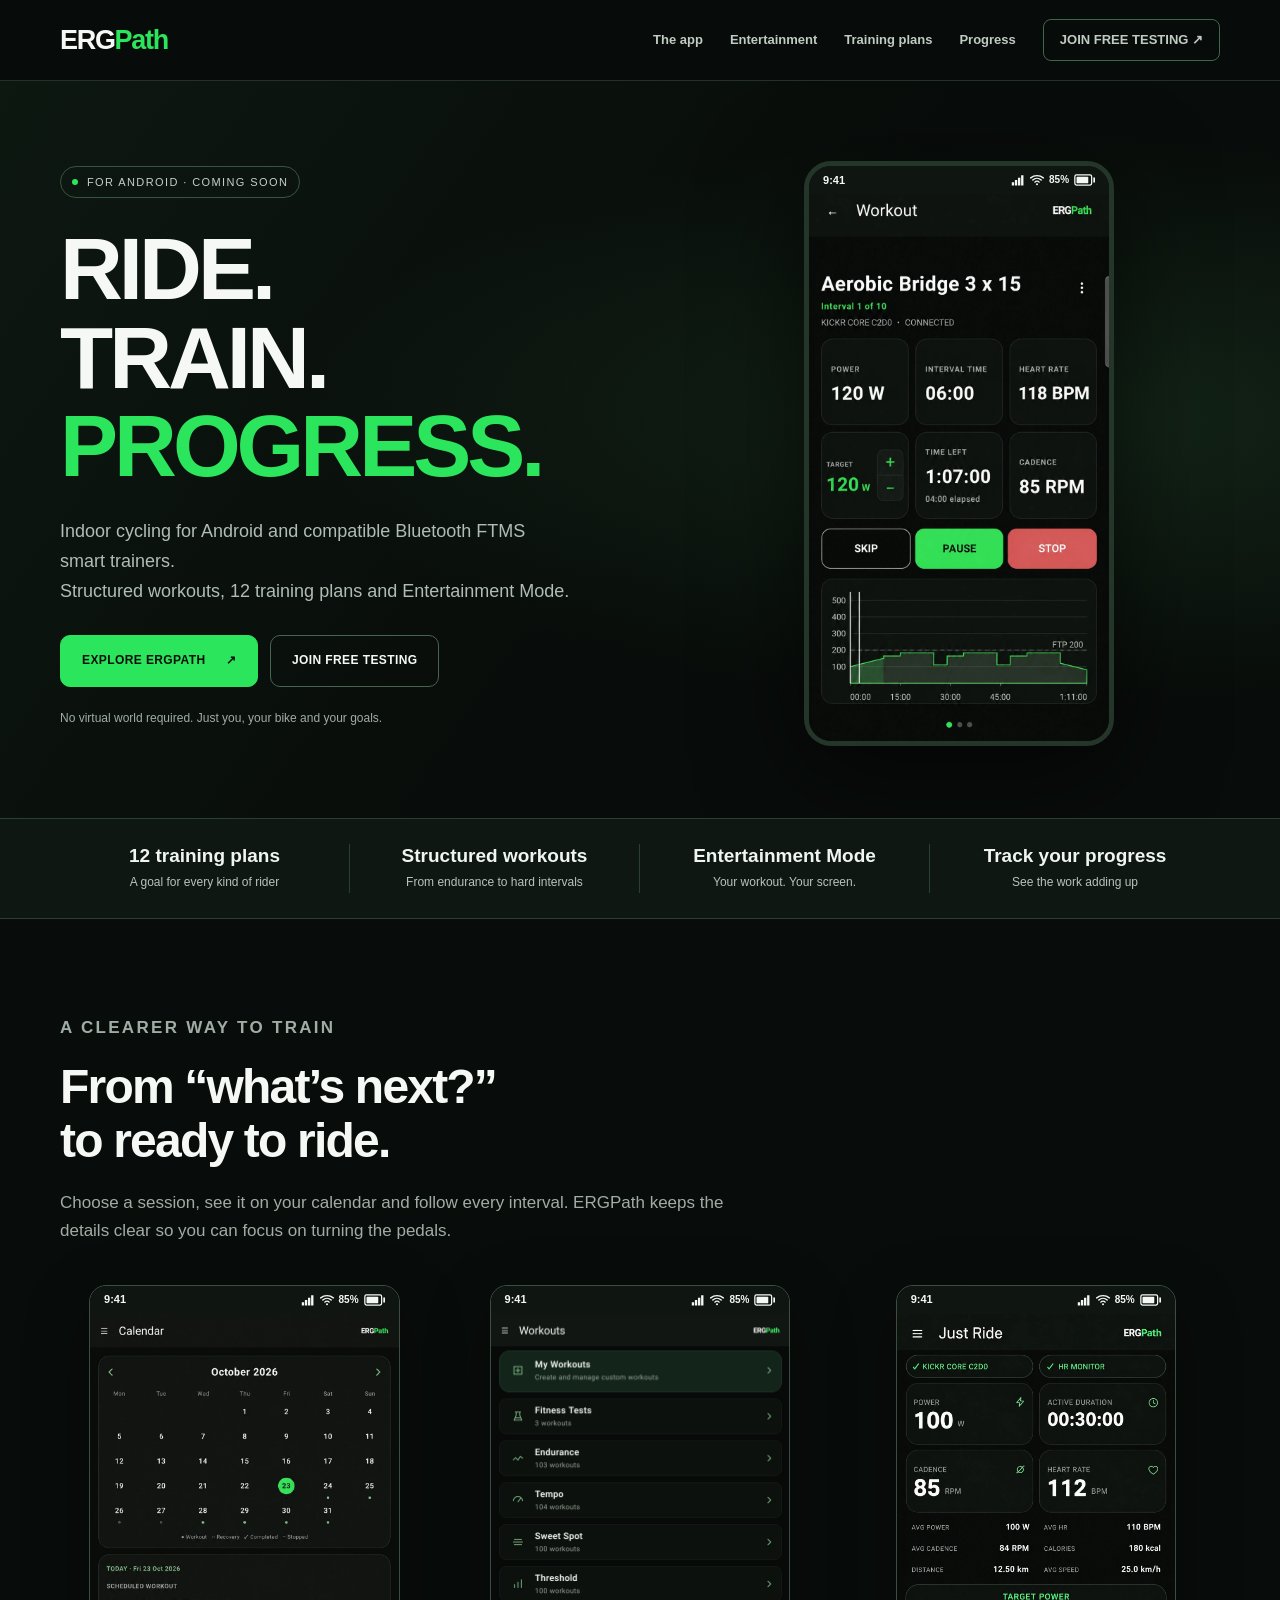
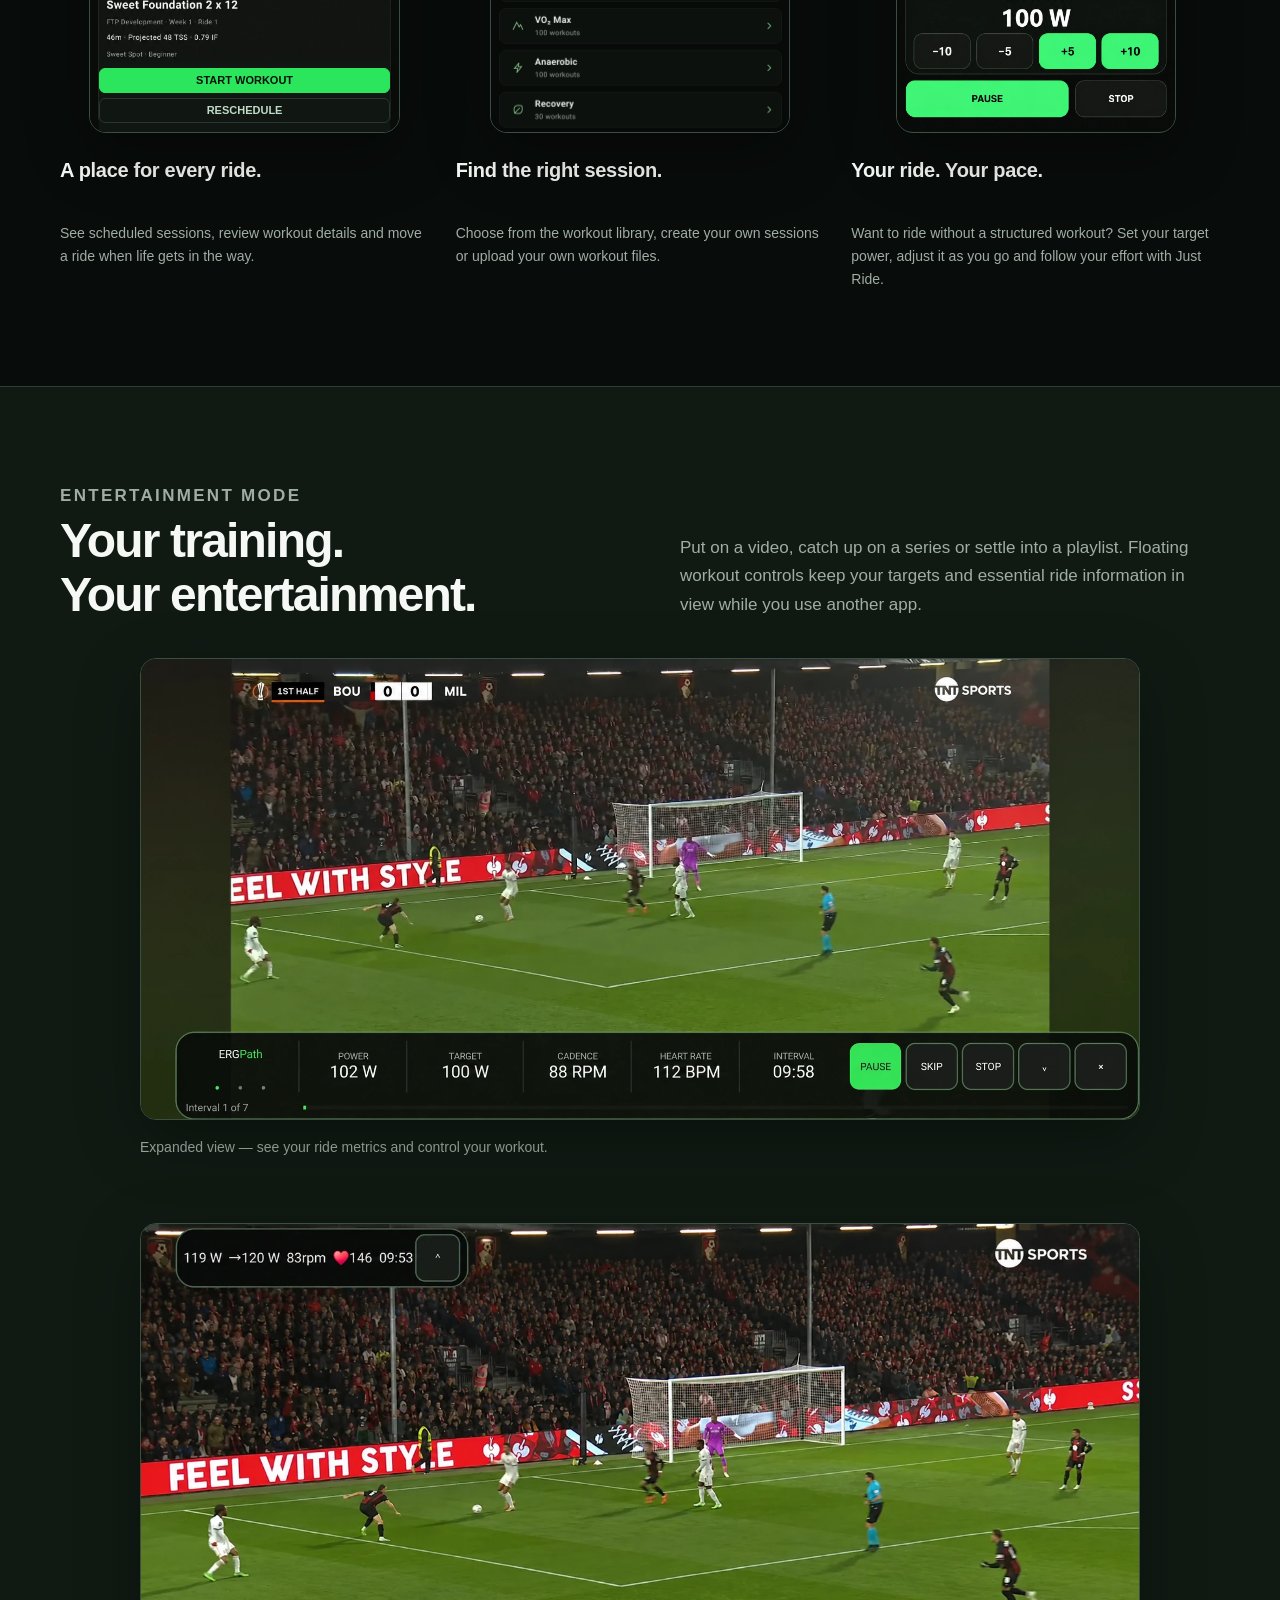
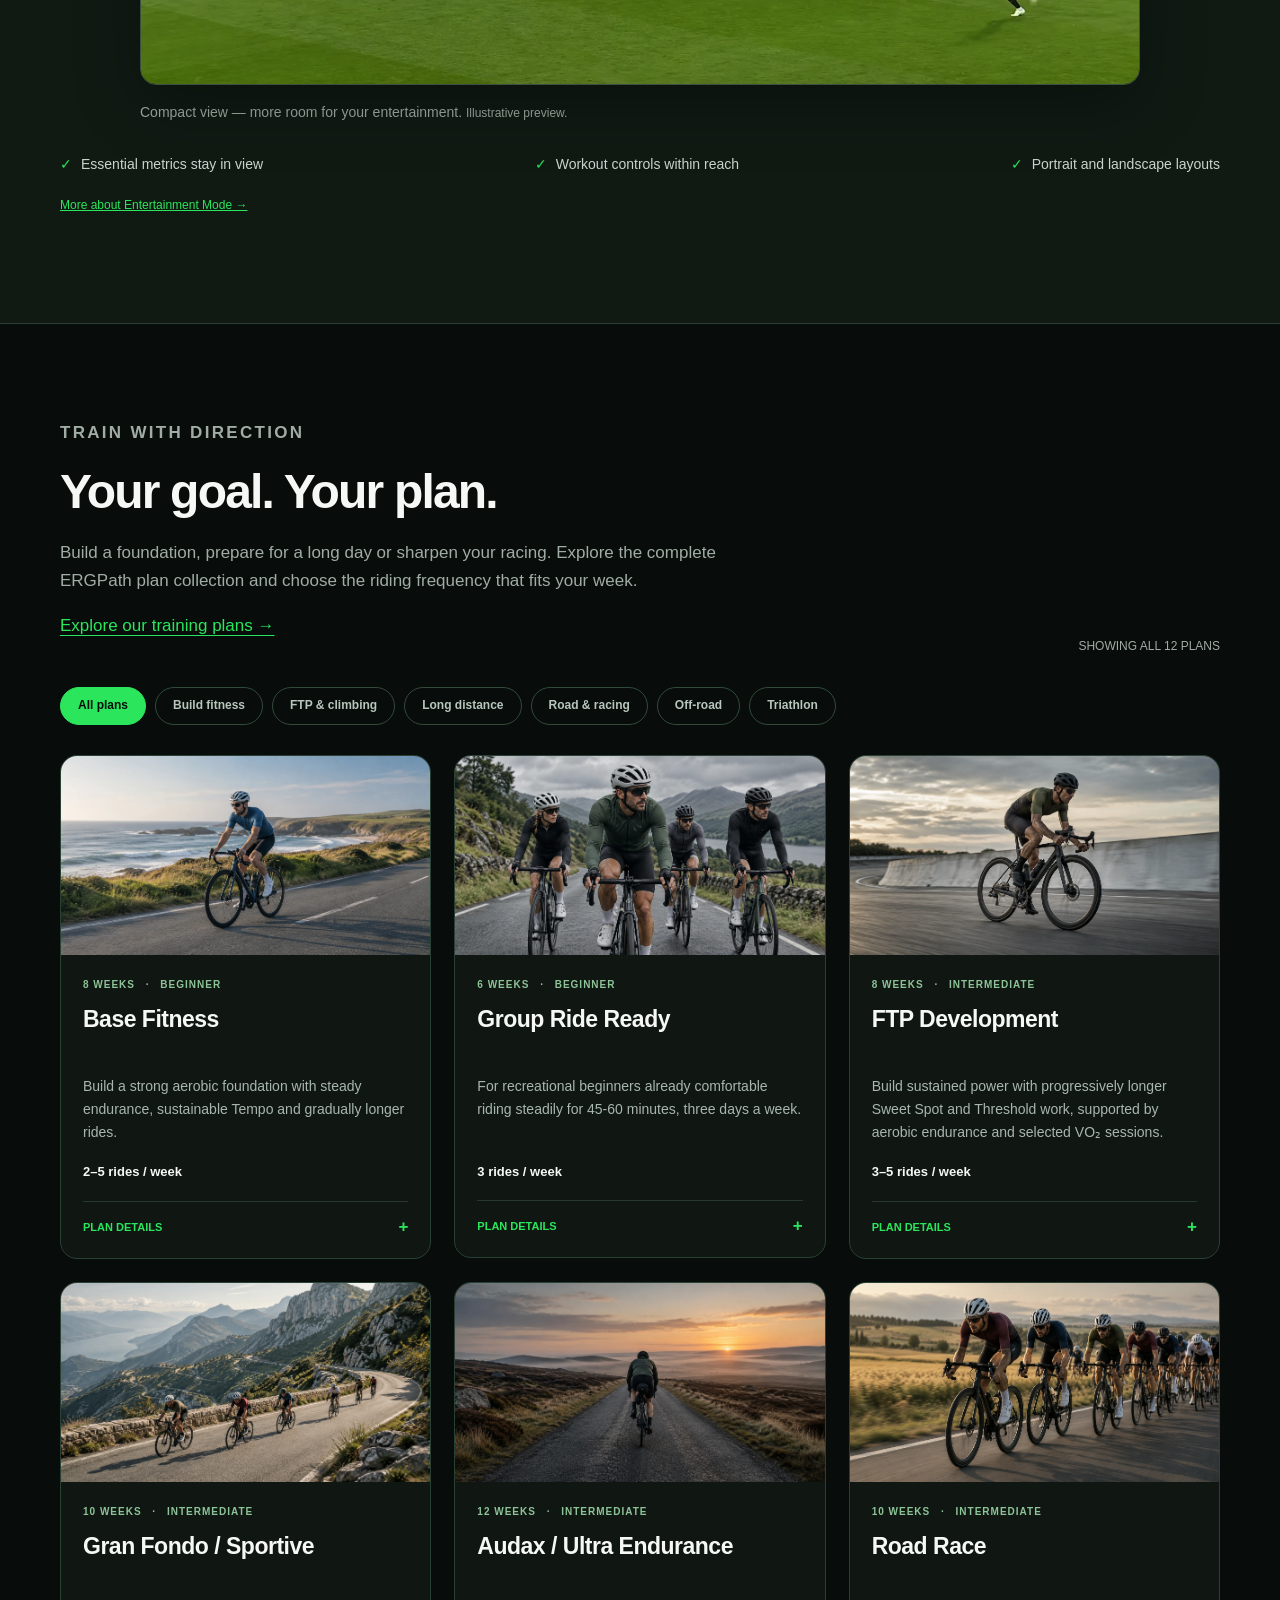
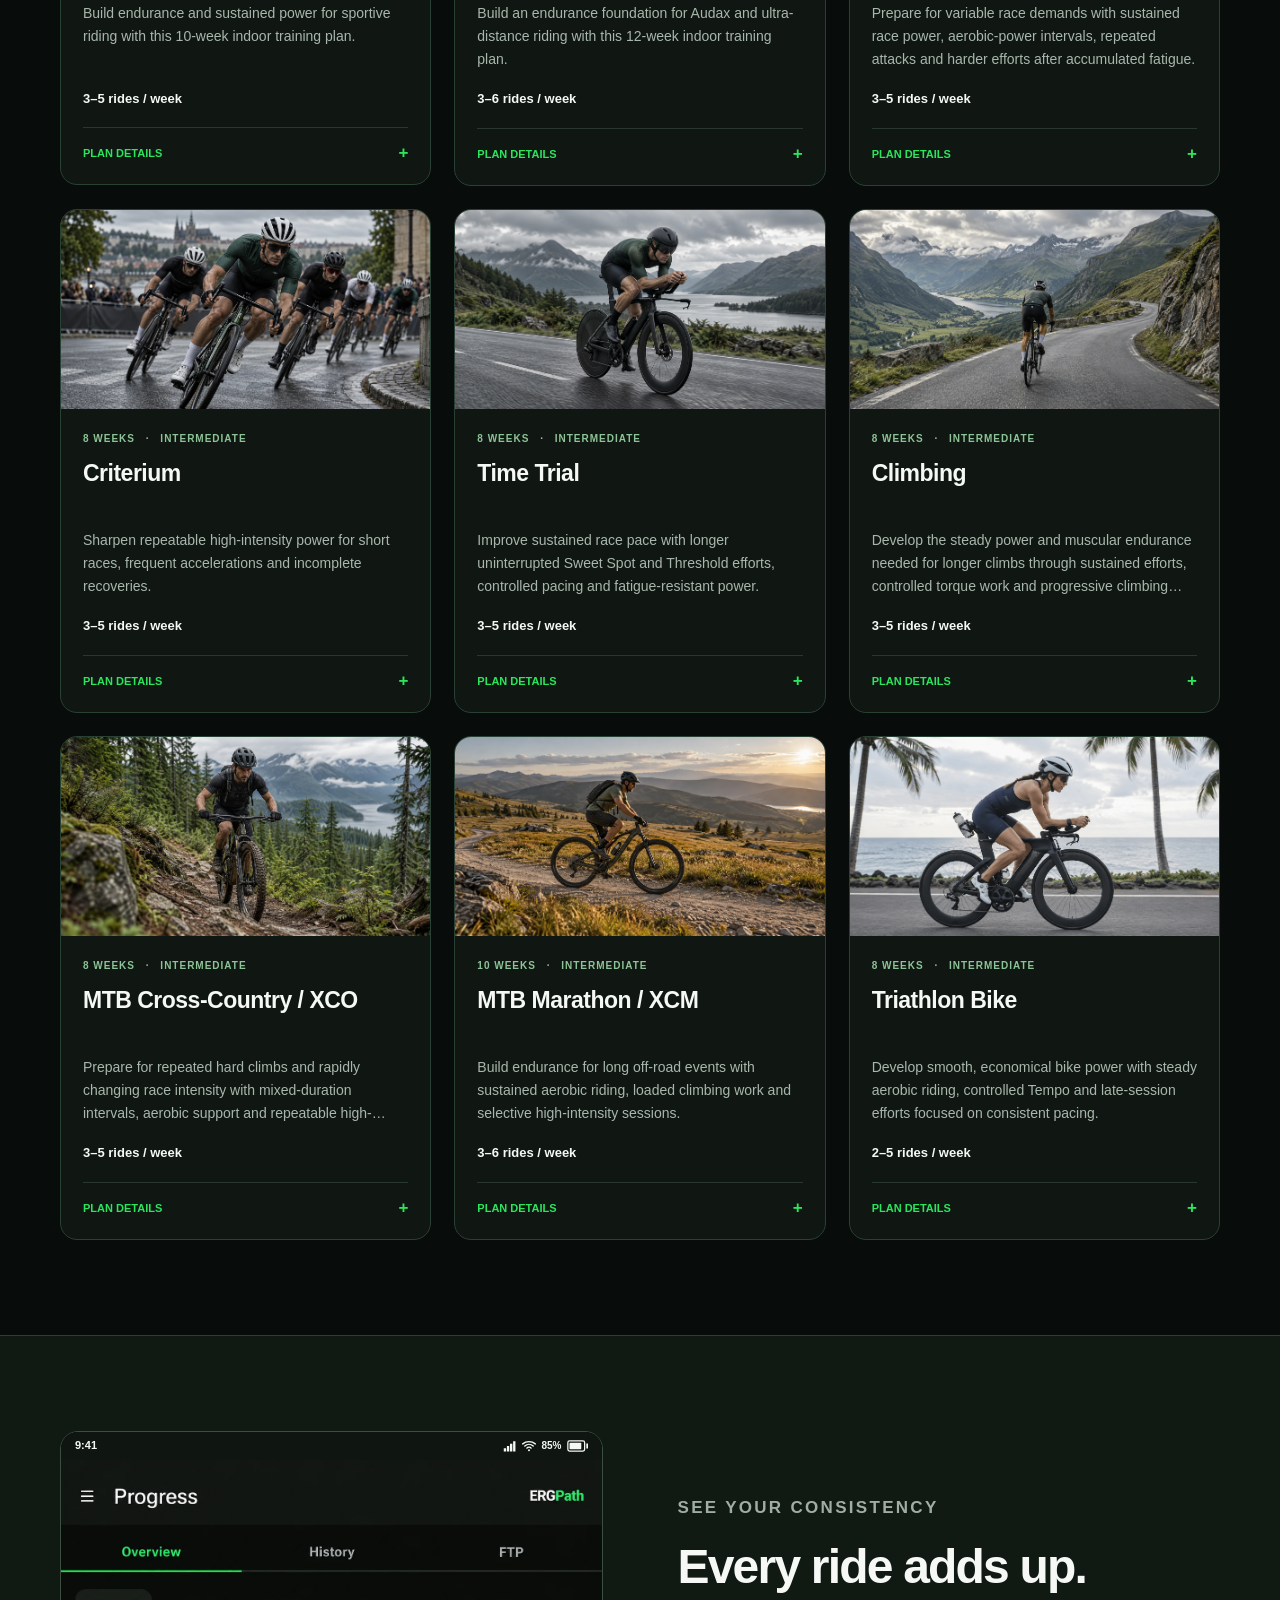
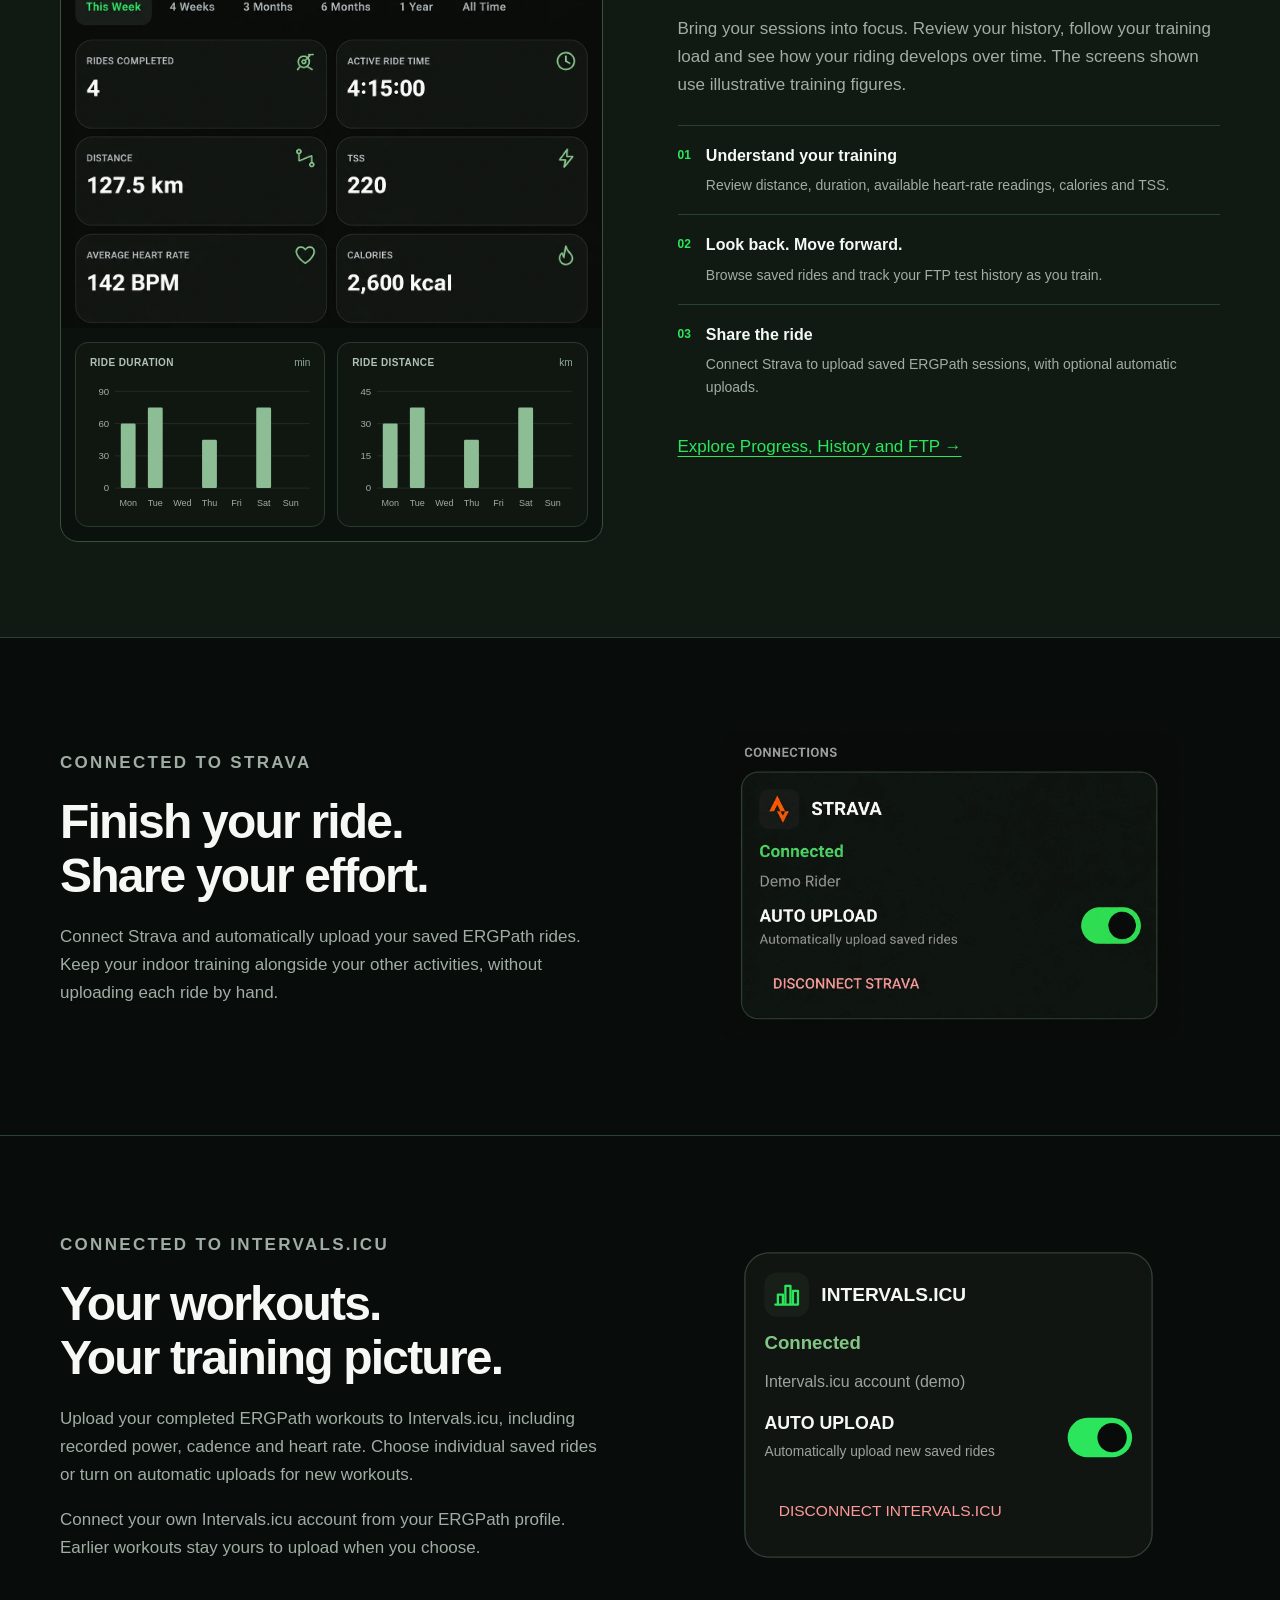
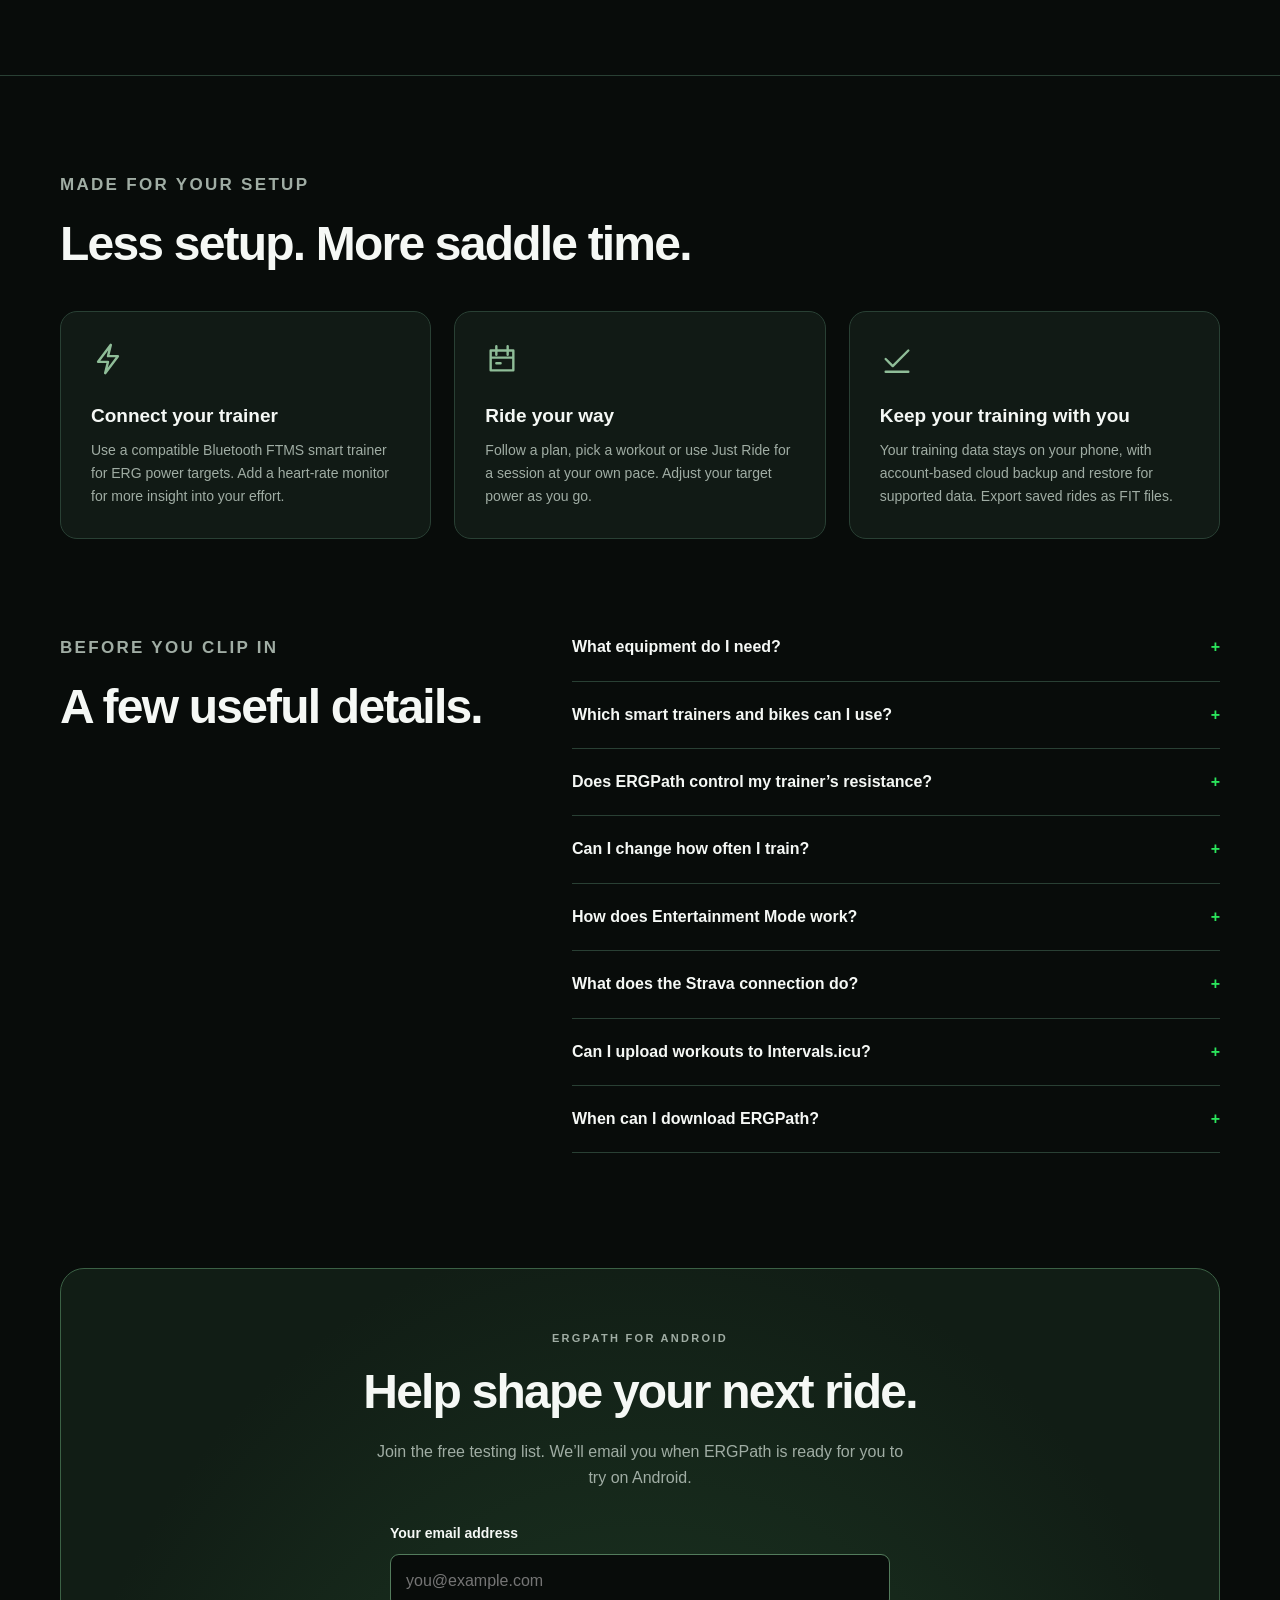
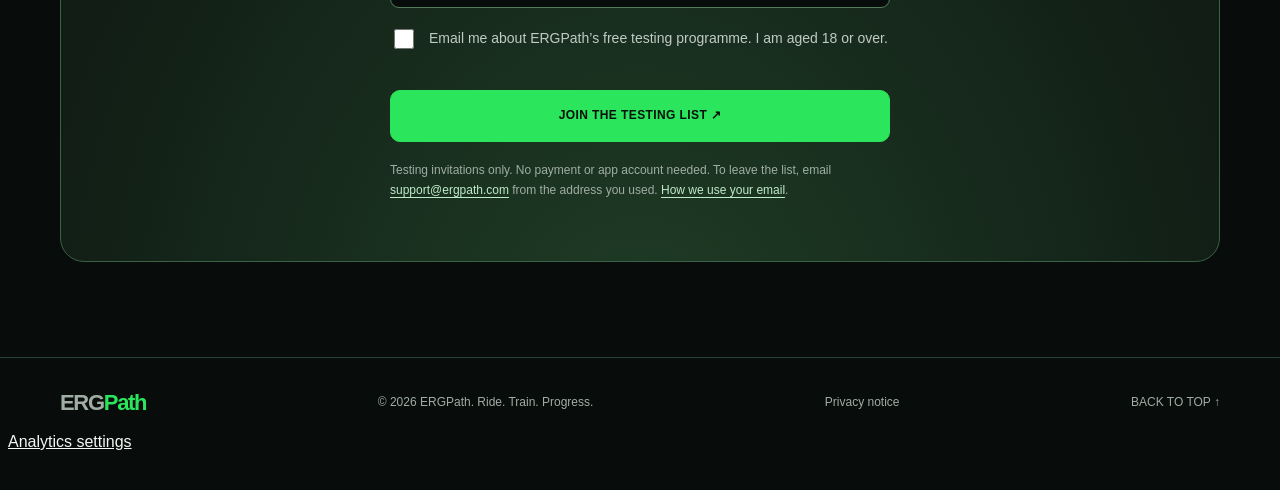
==== commit c52497e4: "Use updated app-matching Intervals preview on homepage" ====
--- a/index.html
+++ b/index.html
@@ -11,7 +11,7 @@
 <section id="entertainment" class="content feature-band"><div class="container"><div class="ent-top"><div><p class="eyebrow">Entertainment Mode</p><h2>Your training.<br>Your entertainment.</h2></div><p>Put on a video, catch up on a series or settle into a playlist. Floating workout controls keep your targets and essential ride information in view while you use another app.</p></div><div class="ent-shot"><figure class="shot "><div class="screen-frame"><span class="capture" style="aspect-ratio:1536/709"><img src="assets/entertainment.webp" alt="ERGPath floating workout controls over a video in landscape" width="1536" height="709" loading="lazy" style="transform:translateY(-0.00000%)"></span></div><figcaption>Expanded view — see your ride metrics and control your workout.</figcaption></figure></div><div class="ent-shot ent-compact"><figure class="shot"><div class="screen-frame"><span class="capture" style="aspect-ratio:1536/709"><img src="assets/entertainment-compact.webp" alt="Illustrative preview of ERGPath compact workout metrics over a football match" width="1536" height="709" loading="lazy"></span></div><figcaption>Compact view — more room for your entertainment. <span>Illustrative preview.</span></figcaption></figure></div><div class="ent-points"><span>Essential metrics stay in view</span><span>Workout controls within reach</span><span>Portrait and landscape layouts</span></div><p class="small-note"><a style="color:var(--green);text-decoration:underline" href="/entertainment-mode">More about Entertainment Mode →</a></p></div></section>
 <section id="plans" class="content"><div class="container"><div class="plans-head"><div class="section-head"><p class="eyebrow">Train with direction</p><h2>Your goal. Your plan.</h2><p>Build a foundation, prepare for a long day or sharpen your racing. Explore the complete ERGPath plan collection and choose the riding frequency that fits your week.</p><p><a href="/training-plans" style="color:var(--green);text-decoration:underline;text-underline-offset:4px">Explore our training plans →</a></p></div><span class="plan-total" aria-live="polite">SHOWING ALL 12 PLANS</span></div><div class="filters" role="group" aria-label="Filter training plans"><button class="filter" data-filter="all" aria-pressed="true">All plans</button><button class="filter" data-filter="foundation" aria-pressed="false">Build fitness</button><button class="filter" data-filter="performance" aria-pressed="false">FTP & climbing</button><button class="filter" data-filter="endurance" aria-pressed="false">Long distance</button><button class="filter" data-filter="race" aria-pressed="false">Road & racing</button><button class="filter" data-filter="offroad" aria-pressed="false">Off-road</button><button class="filter" data-filter="multisport" aria-pressed="false">Triathlon</button></div><div class="plans-grid"><article class="plan" data-group="foundation"><img loading="lazy" src="assets/plan-base-fitness.webp" alt="A solo cyclist in blue riding a coastal road beside grassy dunes and the sea." width="1774" height="887"><div class="plan-body"><div class="plan-meta">8 WEEKS <span>·</span> BEGINNER</div><h3>Base Fitness</h3><p class="plan-desc">Build a strong aerobic foundation with steady endurance, sustainable Tempo and gradually longer rides.</p><div class="frequency">2–5 rides / week</div><details><summary>PLAN DETAILS <span aria-hidden="true">+</span></summary><div class="plan-detail"><p>Build a strong aerobic foundation with steady endurance, sustainable Tempo and gradually longer rides. Improve pacing, durability and consistency before progressing to harder work.</p><strong>Training focus</strong><p>Progressive endurance, sustainable Tempo, aerobic durability and a gradual Sweet Spot introduction</p><strong>Choose your riding days</strong><p>2, 3, 4, 5 days per week.</p></div></details></div></article><article class="plan" data-group="foundation"><img loading="lazy" src="assets/plan-group-ride.webp" alt="Four road cyclists riding together beside a mountain lake." width="1774" height="887"><div class="plan-body"><div class="plan-meta">6 WEEKS <span>·</span> BEGINNER</div><h3>Group Ride Ready</h3><p class="plan-desc">For recreational beginners already comfortable riding steadily for 45-60 minutes, three days a week.</p><div class="frequency">3 rides / week</div><details><summary>PLAN DETAILS <span aria-hidden="true">+</span></summary><div class="plan-detail"><p>For recreational beginners already comfortable riding steadily for 45-60 minutes, three days a week. Build towards social group rides with conversational endurance, controlled tempo and gentle pace lifts, an easier fourth week and a confident finish. Keep easy rides relaxed; finish efforts with something in reserve.</p><strong>Training focus</strong><p>Endurance, pace changes, recovery, confidence and controlled intensity</p><strong>Choose your riding days</strong><p>3 days per week.</p></div></details></div></article><article class="plan" data-group="performance"><img loading="lazy" src="assets/plan-ftp-development.webp" alt="A road cyclist holding a low position on a smooth banked training circuit." width="1774" height="887"><div class="plan-body"><div class="plan-meta">8 WEEKS <span>·</span> INTERMEDIATE</div><h3>FTP Development</h3><p class="plan-desc">Build sustained power with progressively longer Sweet Spot and Threshold work, supported by aerobic endurance and selected VO₂ sessions.</p><div class="frequency">3–5 rides / week</div><details><summary>PLAN DETAILS <span aria-hidden="true">+</span></summary><div class="plan-detail"><p>Build sustained power with progressively longer Sweet Spot and Threshold work, supported by aerobic endurance and selected VO₂ sessions. Improve your ability to hold strong power for longer periods.</p><strong>Training focus</strong><p>Sustained Sweet Spot, progressive Threshold, selected VO2 support, endurance and recovery</p><strong>Choose your riding days</strong><p>3, 4, 5 days per week.</p></div></details></div></article><article class="plan" data-group="endurance"><img loading="lazy" src="assets/plan-gran-fondo.webp" alt="A group of road cyclists following a winding road through a mountain landscape." width="1774" height="887"><div class="plan-body"><div class="plan-meta">10 WEEKS <span>·</span> INTERMEDIATE</div><h3>Gran Fondo / Sportive</h3><p class="plan-desc">Build endurance and sustained power for sportive riding with this 10-week indoor training plan.</p><div class="frequency">3–5 rides / week</div><details><summary>PLAN DETAILS <span aria-hidden="true">+</span></summary><div class="plan-detail"><p>Build endurance and sustained power for sportive riding with this 10-week indoor training plan. Steady endurance rides progress alongside tempo and sweet-spot efforts, including harder work later in selected sessions.</p><strong>Training focus</strong><p>Progressive long rides, Tempo durability, selective Sweet Spot, sustained climbing and recovery</p><strong>Choose your riding days</strong><p>3, 4, 5 days per week.</p></div></details></div></article><article class="plan" data-group="endurance"><img loading="lazy" src="assets/plan-audax.webp" alt="A lone cyclist with bike luggage riding across open moorland towards the sunrise." width="1774" height="887"><div class="plan-body"><div class="plan-meta">12 WEEKS <span>·</span> INTERMEDIATE</div><h3>Audax / Ultra Endurance</h3><p class="plan-desc">Build an endurance foundation for Audax and ultra-distance riding with this 12-week indoor training plan.</p><div class="frequency">3–6 rides / week</div><details><summary>PLAN DETAILS <span aria-hidden="true">+</span></summary><div class="plan-detail"><p>Build an endurance foundation for Audax and ultra-distance riding with this 12-week indoor training plan. Progressively longer, mostly easy rides develop aerobic fitness and steady pacing to support your preparation for longer days on the bike.</p><strong>Training focus</strong><p>Long endurance, tempo, fatigue resistance, pacing and low-intensity volume</p><strong>Choose your riding days</strong><p>3, 4, 5, 6 days per week.</p></div></details></div></article><article class="plan" data-group="race"><img loading="lazy" src="assets/plan-road-race.webp" alt="A compact group of road racers riding past golden fields." width="1774" height="887"><div class="plan-body"><div class="plan-meta">10 WEEKS <span>·</span> INTERMEDIATE</div><h3>Road Race</h3><p class="plan-desc">Prepare for variable race demands with sustained race power, aerobic-power intervals, repeated attacks and harder efforts after accumulated fatigue.</p><div class="frequency">3–5 rides / week</div><details><summary>PLAN DETAILS <span aria-hidden="true">+</span></summary><div class="plan-detail"><p>Prepare for variable race demands with sustained race power, aerobic-power intervals, repeated attacks and harder efforts after accumulated fatigue. Build the ability to respond when the pace changes late in the race.</p><strong>Training focus</strong><p>Threshold, VO₂ max, repeated surges, endurance and race-specific intensity</p><strong>Choose your riding days</strong><p>3, 4, 5 days per week.</p></div></details></div></article><article class="plan" data-group="race"><img loading="lazy" src="assets/plan-criterium.webp" alt="A group of cyclists leaning into a corner on a town race circuit." width="1774" height="887"><div class="plan-body"><div class="plan-meta">8 WEEKS <span>·</span> INTERMEDIATE</div><h3>Criterium</h3><p class="plan-desc">Sharpen repeatable high-intensity power for short races, frequent accelerations and incomplete recoveries.</p><div class="frequency">3–5 rides / week</div><details><summary>PLAN DETAILS <span aria-hidden="true">+</span></summary><div class="plan-detail"><p>Sharpen repeatable high-intensity power for short races, frequent accelerations and incomplete recoveries. Improve your ability to surge repeatedly without losing control of the effort.</p><strong>Training focus</strong><p>VO₂ max, anaerobic efforts, repeated surges and recovery between efforts</p><strong>Choose your riding days</strong><p>3, 4, 5 days per week.</p></div></details></div></article><article class="plan" data-group="race"><img loading="lazy" src="assets/plan-aero.webp" alt="A cyclist in an aerodynamic position on a time-trial bike beside a mountain lake." width="1774" height="887"><div class="plan-body"><div class="plan-meta">8 WEEKS <span>·</span> INTERMEDIATE</div><h3>Time Trial</h3><p class="plan-desc">Improve sustained race pace with longer uninterrupted Sweet Spot and Threshold efforts, controlled pacing and fatigue-resistant power.</p><div class="frequency">3–5 rides / week</div><details><summary>PLAN DETAILS <span aria-hidden="true">+</span></summary><div class="plan-detail"><p>Improve sustained race pace with longer uninterrupted Sweet Spot and Threshold efforts, controlled pacing and fatigue-resistant power. Learn to settle into strong, repeatable output for extended periods.</p><strong>Training focus</strong><p>Threshold, sweet spot, pacing and sustained race-pace power</p><strong>Choose your riding days</strong><p>3, 4, 5 days per week.</p></div></details></div></article><article class="plan" data-group="performance"><img loading="lazy" src="assets/plan-mountain-road.webp" alt="A solo road cyclist climbing a winding mountain road above a valley." width="1774" height="887"><div class="plan-body"><div class="plan-meta">8 WEEKS <span>·</span> INTERMEDIATE</div><h3>Climbing</h3><p class="plan-desc">Develop the steady power and muscular endurance needed for longer climbs through sustained efforts, controlled torque work and progressive climbing load.</p><div class="frequency">3–5 rides / week</div><details><summary>PLAN DETAILS <span aria-hidden="true">+</span></summary><div class="plan-detail"><p>Develop the steady power and muscular endurance needed for longer climbs through sustained efforts, controlled torque work and progressive climbing load. Improve pacing when gradients and fatigue begin to bite.</p><strong>Training focus</strong><p>Sustained seated climbing, cadence practice, Sweet Spot and Threshold durability, aerobic support and recovery</p><strong>Choose your riding days</strong><p>3, 4, 5 days per week.</p></div></details></div></article><article class="plan" data-group="offroad"><img loading="lazy" src="assets/plan-mtb.webp" alt="A mountain biker descending a rocky forest trail with mountains and water beyond." width="1774" height="887"><div class="plan-body"><div class="plan-meta">8 WEEKS <span>·</span> INTERMEDIATE</div><h3>MTB Cross-Country / XCO</h3><p class="plan-desc">Prepare for repeated hard climbs and rapidly changing race intensity with mixed-duration intervals, aerobic support and repeatable high-power efforts.</p><div class="frequency">3–5 rides / week</div><details><summary>PLAN DETAILS <span aria-hidden="true">+</span></summary><div class="plan-detail"><p>Prepare for repeated hard climbs and rapidly changing race intensity with mixed-duration intervals, aerobic support and repeatable high-power efforts. Improve your ability to recover and attack again.</p><strong>Training focus</strong><p>VO₂ max, repeated surges, anaerobic power and aerobic endurance</p><strong>Choose your riding days</strong><p>3, 4, 5 days per week.</p></div></details></div></article><article class="plan" data-group="offroad"><img loading="lazy" src="assets/plan-mtb-marathon.webp" alt="A mountain biker with a pack crossing an open rocky highland trail." width="1774" height="887"><div class="plan-body"><div class="plan-meta">10 WEEKS <span>·</span> INTERMEDIATE</div><h3>MTB Marathon / XCM</h3><p class="plan-desc">Build endurance for long off-road events with sustained aerobic riding, loaded climbing work and selective high-intensity sessions.</p><div class="frequency">3–6 rides / week</div><details><summary>PLAN DETAILS <span aria-hidden="true">+</span></summary><div class="plan-detail"><p>Build endurance for long off-road events with sustained aerobic riding, loaded climbing work and selective high-intensity sessions. Develop the durability to keep producing power deep into the ride.</p><strong>Training focus</strong><p>Endurance, tempo, sweet spot, climbing and long-duration durability</p><strong>Choose your riding days</strong><p>3, 4, 5, 6 days per week.</p></div></details></div></article><article class="plan" data-group="multisport"><img loading="lazy" src="assets/plan-triathlon-bike.webp" alt="A triathlete riding in an aero position on a palm-lined coastal road." width="1774" height="887"><div class="plan-body"><div class="plan-meta">8 WEEKS <span>·</span> INTERMEDIATE</div><h3>Triathlon Bike</h3><p class="plan-desc">Develop smooth, economical bike power with steady aerobic riding, controlled Tempo and late-session efforts focused on consistent pacing.</p><div class="frequency">2–5 rides / week</div><details><summary>PLAN DETAILS <span aria-hidden="true">+</span></summary><div class="plan-detail"><p>Develop smooth, economical bike power with steady aerobic riding, controlled Tempo and late-session efforts focused on consistent pacing. Build bike durability without unnecessary intensity.</p><strong>Training focus</strong><p>Aerobic endurance, steady race-pace work, sweet spot and controlled pacing</p><strong>Choose your riding days</strong><p>2, 3, 4, 5 days per week.</p></div></details></div></article></div></div></section>
 <section id="progress" class="content feature-band"><div class="container split"><figure class="shot performance-image"><div class="screen-frame"><div class="phone-status" aria-hidden="true"><span>9:41</span><span class="phone-status-icons"><svg viewBox="0 0 18 14"><path d="M1 10h3v4H1zM5 7h3v7H5zM9 4h3v10H9zM13 1h3v13h-3z"/></svg><svg viewBox="0 0 20 16"><path d="M1 5a14 14 0 0 1 18 0M4 8a9 9 0 0 1 12 0M7 11a4 4 0 0 1 6 0" fill="none" stroke="currentColor" stroke-width="2" stroke-linecap="round"/><circle cx="10" cy="14" r="1.4"/></svg><span>85%</span><svg viewBox="0 0 25 14"><rect x="1" y="1" width="20" height="12" rx="2" fill="none" stroke="currentColor" stroke-width="1.5"/><rect x="3" y="3" width="14" height="8" rx="1"/><path d="M23 4h2v6h-2z"/></svg></span></div><span class="capture"><img src="assets/progress-sample.webp" alt="Illustrative Progress overview: four rides, 4 hours 15 minutes, 127.5 km and 220 TSS" loading="lazy"></span></div><div class="progress-charts"><div class="progress-chart"><div class="chart-heading"><strong>RIDE DURATION</strong><span>min</span></div><svg viewBox="0 0 360 235" role="img" aria-labelledby="duration-chart-title duration-chart-desc"><title id="duration-chart-title">RIDE DURATION</title><desc id="duration-chart-desc">Illustrative weekly data: Mon 60 min, Tue 75 min, Wed 0 min, Thu 45 min, Fri 0 min, Sat 75 min, Sun 0 min.</desc><line x1="48" x2="350" y1="180.0" y2="180.0" stroke="#2a362d"/><text x="39" y="185.0" text-anchor="end" fill="#a0ada4" font-size="15">0</text><line x1="48" x2="350" y1="130.0" y2="130.0" stroke="#2a362d"/><text x="39" y="135.0" text-anchor="end" fill="#a0ada4" font-size="15">30</text><line x1="48" x2="350" y1="80.0" y2="80.0" stroke="#2a362d"/><text x="39" y="85.0" text-anchor="end" fill="#a0ada4" font-size="15">60</text><line x1="48" x2="350" y1="30.0" y2="30.0" stroke="#2a362d"/><text x="39" y="35.0" text-anchor="end" fill="#a0ada4" font-size="15">90</text><rect x="57" y="80.0" width="23" height="100.0" rx="2" fill="#8dbd94"/><text x="68.5" y="207" text-anchor="middle" fill="#a0ada4" font-size="14">Mon</text><rect x="99" y="55.0" width="23" height="125.0" rx="2" fill="#8dbd94"/><text x="110.5" y="207" text-anchor="middle" fill="#a0ada4" font-size="14">Tue</text><text x="152.5" y="207" text-anchor="middle" fill="#a0ada4" font-size="14">Wed</text><rect x="183" y="105.0" width="23" height="75.0" rx="2" fill="#8dbd94"/><text x="194.5" y="207" text-anchor="middle" fill="#a0ada4" font-size="14">Thu</text><text x="236.5" y="207" text-anchor="middle" fill="#a0ada4" font-size="14">Fri</text><rect x="267" y="55.0" width="23" height="125.0" rx="2" fill="#8dbd94"/><text x="278.5" y="207" text-anchor="middle" fill="#a0ada4" font-size="14">Sat</text><text x="320.5" y="207" text-anchor="middle" fill="#a0ada4" font-size="14">Sun</text></svg></div><div class="progress-chart"><div class="chart-heading"><strong>RIDE DISTANCE</strong><span>km</span></div><svg viewBox="0 0 360 235" role="img" aria-labelledby="distance-chart-title distance-chart-desc"><title id="distance-chart-title">RIDE DISTANCE</title><desc id="distance-chart-desc">Illustrative weekly data: Mon 30 km, Tue 37.5 km, Wed 0 km, Thu 22.5 km, Fri 0 km, Sat 37.5 km, Sun 0 km.</desc><line x1="48" x2="350" y1="180.0" y2="180.0" stroke="#2a362d"/><text x="39" y="185.0" text-anchor="end" fill="#a0ada4" font-size="15">0</text><line x1="48" x2="350" y1="130.0" y2="130.0" stroke="#2a362d"/><text x="39" y="135.0" text-anchor="end" fill="#a0ada4" font-size="15">15</text><line x1="48" x2="350" y1="80.0" y2="80.0" stroke="#2a362d"/><text x="39" y="85.0" text-anchor="end" fill="#a0ada4" font-size="15">30</text><line x1="48" x2="350" y1="30.0" y2="30.0" stroke="#2a362d"/><text x="39" y="35.0" text-anchor="end" fill="#a0ada4" font-size="15">45</text><rect x="57" y="80.0" width="23" height="100.0" rx="2" fill="#8dbd94"/><text x="68.5" y="207" text-anchor="middle" fill="#a0ada4" font-size="14">Mon</text><rect x="99" y="55.0" width="23" height="125.0" rx="2" fill="#8dbd94"/><text x="110.5" y="207" text-anchor="middle" fill="#a0ada4" font-size="14">Tue</text><text x="152.5" y="207" text-anchor="middle" fill="#a0ada4" font-size="14">Wed</text><rect x="183" y="105.0" width="23" height="75.0" rx="2" fill="#8dbd94"/><text x="194.5" y="207" text-anchor="middle" fill="#a0ada4" font-size="14">Thu</text><text x="236.5" y="207" text-anchor="middle" fill="#a0ada4" font-size="14">Fri</text><rect x="267" y="55.0" width="23" height="125.0" rx="2" fill="#8dbd94"/><text x="278.5" y="207" text-anchor="middle" fill="#a0ada4" font-size="14">Sat</text><text x="320.5" y="207" text-anchor="middle" fill="#a0ada4" font-size="14">Sun</text></svg></div></div></figure><div class="section-copy"><p class="eyebrow">See your consistency</p><h2>Every ride adds up.</h2><p>Bring your sessions into focus. Review your history, follow your training load and see how your riding develops over time. The screens shown use illustrative training figures.</p><ul class="benefits"><li><b>01</b><div><strong>Understand your training</strong><p>Review distance, duration, available heart-rate readings, calories and TSS.</p></div></li><li><b>02</b><div><strong>Look back. Move forward.</strong><p>Browse saved rides and track your FTP test history as you train.</p></div></li><li><b>03</b><div><strong>Share the ride</strong><p>Connect Strava to upload saved ERGPath sessions, with optional automatic uploads.</p></div></li></ul><p><a href="/progress" style="color:var(--green);text-decoration:underline;text-underline-offset:4px">Explore Progress, History and FTP →</a></p></div></div></section>
-<section class="content strava-section"><div class="container split"><div class="section-copy"><p class="eyebrow">Connected to Strava</p><h2>Finish your ride.<br>Share your effort.</h2><p>Connect Strava and automatically upload your saved ERGPath rides. Keep your indoor training alongside your other activities, without uploading each ride by hand.</p></div><figure class="shot strava-shot"><div class="screen-frame"><span class="capture"><img src="assets/strava-demo.webp" alt="ERGPath Strava connection for Demo Rider with automatic upload enabled" loading="lazy"></span></div></figure></div></section><section id="intervals" class="content strava-section"><div class="container split"><div class="section-copy"><p class="eyebrow">Connected to Intervals.icu</p><h2>Your workouts.<br>Your training picture.</h2><p>Upload your completed ERGPath workouts to Intervals.icu, including recorded power, cadence and heart rate. Choose individual saved rides or turn on automatic uploads for new workouts.</p><p>Connect your own Intervals.icu account from your ERGPath profile. Earlier workouts stay yours to upload when you choose.</p></div><figure class="shot strava-shot"><div class="screen-frame"><span class="capture"><img src="assets/intervals-demo.webp" alt="Illustrative ERGPath Intervals.icu connection for Demo Rider with automatic upload enabled" width="920" height="761" loading="lazy"></span></div></figure></div></section><section class="content"><div class="container"><div class="section-head"><p class="eyebrow">Made for your setup</p><h2>Less setup. More saddle time.</h2></div><div class="support-grid"><article class="support-card"><svg class="icon" viewBox="0 0 24 24" aria-hidden="true"><path d="m14 2-9 12h7l-2 8 9-12h-7z"/></svg><h3>Connect your trainer</h3><p>Use a compatible Bluetooth FTMS smart trainer for ERG power targets. Add a heart-rate monitor for more insight into your effort.</p></article><article class="support-card"><svg class="icon" viewBox="0 0 24 24" aria-hidden="true"><path d="M4 6h16v14H4zM8 3v6M16 3v6M4 11h16M8 15h3"/></svg><h3>Ride your way</h3><p>Follow a plan, pick a workout or use Just Ride for a session at your own pace. Adjust your target power as you go.</p></article><article class="support-card"><svg class="icon" viewBox="0 0 24 24" aria-hidden="true"><path d="m4 12 5 5 11-11M4 21h16"/></svg><h3>Keep your training with you</h3><p>Your training data stays on your phone, with account-based cloud backup and restore for supported data. Export saved rides as FIT files.</p></article></div></div></section>
+<section class="content strava-section"><div class="container split"><div class="section-copy"><p class="eyebrow">Connected to Strava</p><h2>Finish your ride.<br>Share your effort.</h2><p>Connect Strava and automatically upload your saved ERGPath rides. Keep your indoor training alongside your other activities, without uploading each ride by hand.</p></div><figure class="shot strava-shot"><div class="screen-frame"><span class="capture"><img src="assets/strava-demo.webp" alt="ERGPath Strava connection for Demo Rider with automatic upload enabled" loading="lazy"></span></div></figure></div></section><section id="intervals" class="content strava-section"><div class="container split"><div class="section-copy"><p class="eyebrow">Connected to Intervals.icu</p><h2>Your workouts.<br>Your training picture.</h2><p>Upload your completed ERGPath workouts to Intervals.icu, including recorded power, cadence and heart rate. Choose individual saved rides or turn on automatic uploads for new workouts.</p><p>Connect your own Intervals.icu account from your ERGPath profile. Earlier workouts stay yours to upload when you choose.</p></div><figure class="shot strava-shot"><div class="screen-frame"><span class="capture"><img src="assets/intervals-connection.svg" alt="Illustrative ERGPath Intervals.icu connection with a demo account and automatic upload enabled" width="920" height="690" loading="lazy"></span></div></figure></div></section><section class="content"><div class="container"><div class="section-head"><p class="eyebrow">Made for your setup</p><h2>Less setup. More saddle time.</h2></div><div class="support-grid"><article class="support-card"><svg class="icon" viewBox="0 0 24 24" aria-hidden="true"><path d="m14 2-9 12h7l-2 8 9-12h-7z"/></svg><h3>Connect your trainer</h3><p>Use a compatible Bluetooth FTMS smart trainer for ERG power targets. Add a heart-rate monitor for more insight into your effort.</p></article><article class="support-card"><svg class="icon" viewBox="0 0 24 24" aria-hidden="true"><path d="M4 6h16v14H4zM8 3v6M16 3v6M4 11h16M8 15h3"/></svg><h3>Ride your way</h3><p>Follow a plan, pick a workout or use Just Ride for a session at your own pace. Adjust your target power as you go.</p></article><article class="support-card"><svg class="icon" viewBox="0 0 24 24" aria-hidden="true"><path d="m4 12 5 5 11-11M4 21h16"/></svg><h3>Keep your training with you</h3><p>Your training data stays on your phone, with account-based cloud backup and restore for supported data. Export saved rides as FIT files.</p></article></div></div></section>
 <section class="content" style="padding-top:0"><div class="container faq"><div class="section-head"><p class="eyebrow">Before you clip in</p><h2>A few useful details.</h2></div><div><details><summary>What equipment do I need?</summary><p>An Android phone or tablet and either your bike with a compatible Bluetooth FTMS smart trainer, or a compatible FTMS smart bike. Available readings depend on your connected equipment. Trainer support varies by model and firmware.</p></details><details id="trainer-compatibility"><summary>Which smart trainers and bikes can I use?</summary><p>ERGPath uses Bluetooth FTMS to read ride data and control ERG power targets. Here are 16 trainer and smart-bike models with manufacturer-documented FTMS support.</p><div class="trainer-list"><h3>Wahoo</h3><ul><li>KICKR CORE (original) — firmware 1.1.1 or later</li><li>KICKR v5 (2020) — update to firmware 4.2.3 or later</li><li>KICKR v6 (2022)</li><li>KICKR MOVE</li></ul><h3>Elite</h3><ul><li>Justo</li><li>Justo 2</li><li>Direto XR</li><li>Direto XR-T</li><li>Suito-T</li></ul><h3>JetBlack</h3><ul><li>VICTORY</li><li>VOLT</li></ul><h3>Garmin / Tacx trainers</h3><ul><li>NEO 3M</li><li>FLUX S Smart</li><li>FLUX 2 Smart — check your hardware variant and firmware with Garmin; some variants require firmware 5.0.0 or later</li></ul><h3>Garmin / Tacx smart bikes</h3><ul><li>NEO Bike Plus</li><li>NEO Bike Smart — firmware 4.5.0 or later</li></ul></div><p><strong>Before you connect:</strong> install the latest firmware using your trainer manufacturer’s app, close any other app controlling the trainer, then connect in ERGPath.</p><p>This is a guide to Bluetooth FTMS support, not a list of models individually tested with ERGPath. Compatibility and available readings can vary by model and firmware. FTMS support does not confirm support for proprietary features such as virtual shifting.</p><p class="trainer-sources">Manufacturer information: <a href="https://support.wahoofitness.com/hc/en-us/articles/360000217839-KICKR-CORE-Firmware-Release-Notes">KICKR CORE</a>, <a href="https://support.wahoofitness.com/hc/en-us/articles/360016826680-KICKR-v5-2020-Firmware-Release-Notes">KICKR v5</a>, <a href="https://uk.wahoofitness.com/devices/indoor-cycling/view-all">Wahoo trainers</a>, <a href="https://www.elite-it.com/en/home-trainers/smart-trainers/justo-2">Elite Justo 2</a>, <a href="https://howto.elite-it.com/">Elite setup guides</a>, <a href="https://www.jetblackcycling.com/wp-content/uploads/2024/10/VICTORY-User-Manual-with-disk-Brake-1_.pdf">VICTORY manual (PDF)</a> and <a href="https://www.jetblackcycling.com/instructions/the-volt-trainer-information-set-up/">VOLT setup</a>, plus <a href="https://developer.garmin.com/tacx-trainer/overview/">Garmin / Tacx protocol compatibility</a>. Checked October 2026.</p><p><a style="color:var(--green);text-decoration:underline" href="/trainer-compatibility">Trainer compatibility and setup guide →</a></p></details><details><summary>Does ERGPath control my trainer’s resistance?</summary><p>Yes. With a compatible Bluetooth FTMS smart trainer, ERGPath sends ERG power targets during structured workouts. Your trainer adjusts resistance to help you follow the target. Compatibility and available readings depend on the model and firmware.</p></details><details><summary>Can I change how often I train?</summary><p>Most plans offer several riding frequencies. Each plan card above shows its supported days per week, so you can choose an option that fits your schedule.</p></details><details><summary>How does Entertainment Mode work?</summary><p>ERGPath displays floating workout metrics and controls over other apps after you grant Android’s display-over-other-apps permission. You use your own entertainment apps and subscriptions.</p></details><details><summary>What does the Strava connection do?</summary><p>You can upload saved ERGPath rides to Strava, including optional automatic uploads. Importing your existing Strava activity history into ERGPath is not currently offered.</p></details><details><summary>Can I upload workouts to Intervals.icu?</summary><p>Yes. Connect your Intervals.icu account in your ERGPath profile, then upload saved workouts individually or enable automatic uploads for new saved rides. Recorded power, cadence and heart rate are included when available. Earlier workouts are not uploaded automatically.</p></details><details><summary>When can I download ERGPath?</summary><p>ERGPath is preparing for release on Android. You can <a href="#download" style="color:var(--green);text-decoration:underline">join the free testing list</a> now, and we’ll email you when testing is ready for you. Signing up does not immediately download or install the app. Public download information will appear here when available.</p></details></div></div></section>
 <section id="download" class="content" style="padding-top:0"><div class="container"><div class="launch"><p class="eyebrow">ERGPath for Android</p><h2>Help shape your next ride.</h2><p>Join the free testing list. We’ll email you when ERGPath is ready for you to try on Android.</p><form id="tester-form" class="tester-form"><label for="tester-email">Your email address</label><input id="tester-email" name="email" type="email" autocomplete="email" maxlength="254" placeholder="you@example.com" required><label class="tester-consent"><input name="consent" type="checkbox" required><span>Email me about ERGPath’s free testing programme. I am aged 18 or over.</span></label><div class="tester-trap" aria-hidden="true"><label>Leave this blank<input name="company" tabindex="-1" autocomplete="off"></label></div><div id="tester-challenge"></div><button class="btn" type="submit" id="tester-submit">JOIN THE TESTING LIST ↗</button><p id="tester-status" role="status" aria-live="polite"></p><p class="tester-small">Testing invitations only. No payment or app account needed. To leave the list, email <a href="mailto:support@ergpath.com?subject=Leave%20the%20testing%20list">support@ergpath.com</a> from the address you used. <a href="/privacy#testing-list">How we use your email</a>.</p><noscript><p>Please enable JavaScript to use this form, or email support@ergpath.com to ask to join the testing list.</p></noscript></form></div></div></section></main><footer><div class="container footer-inner"><a href="#" class="logo">ERG<span>Path</span></a><span>© 2026 ERGPath. Ride. Train. Progress.</span><a href="/privacy">Privacy notice</a><a href="#main">BACK TO TOP ↑</a></div><button id="analytics-settings" type="button">Analytics settings</button></footer>
 
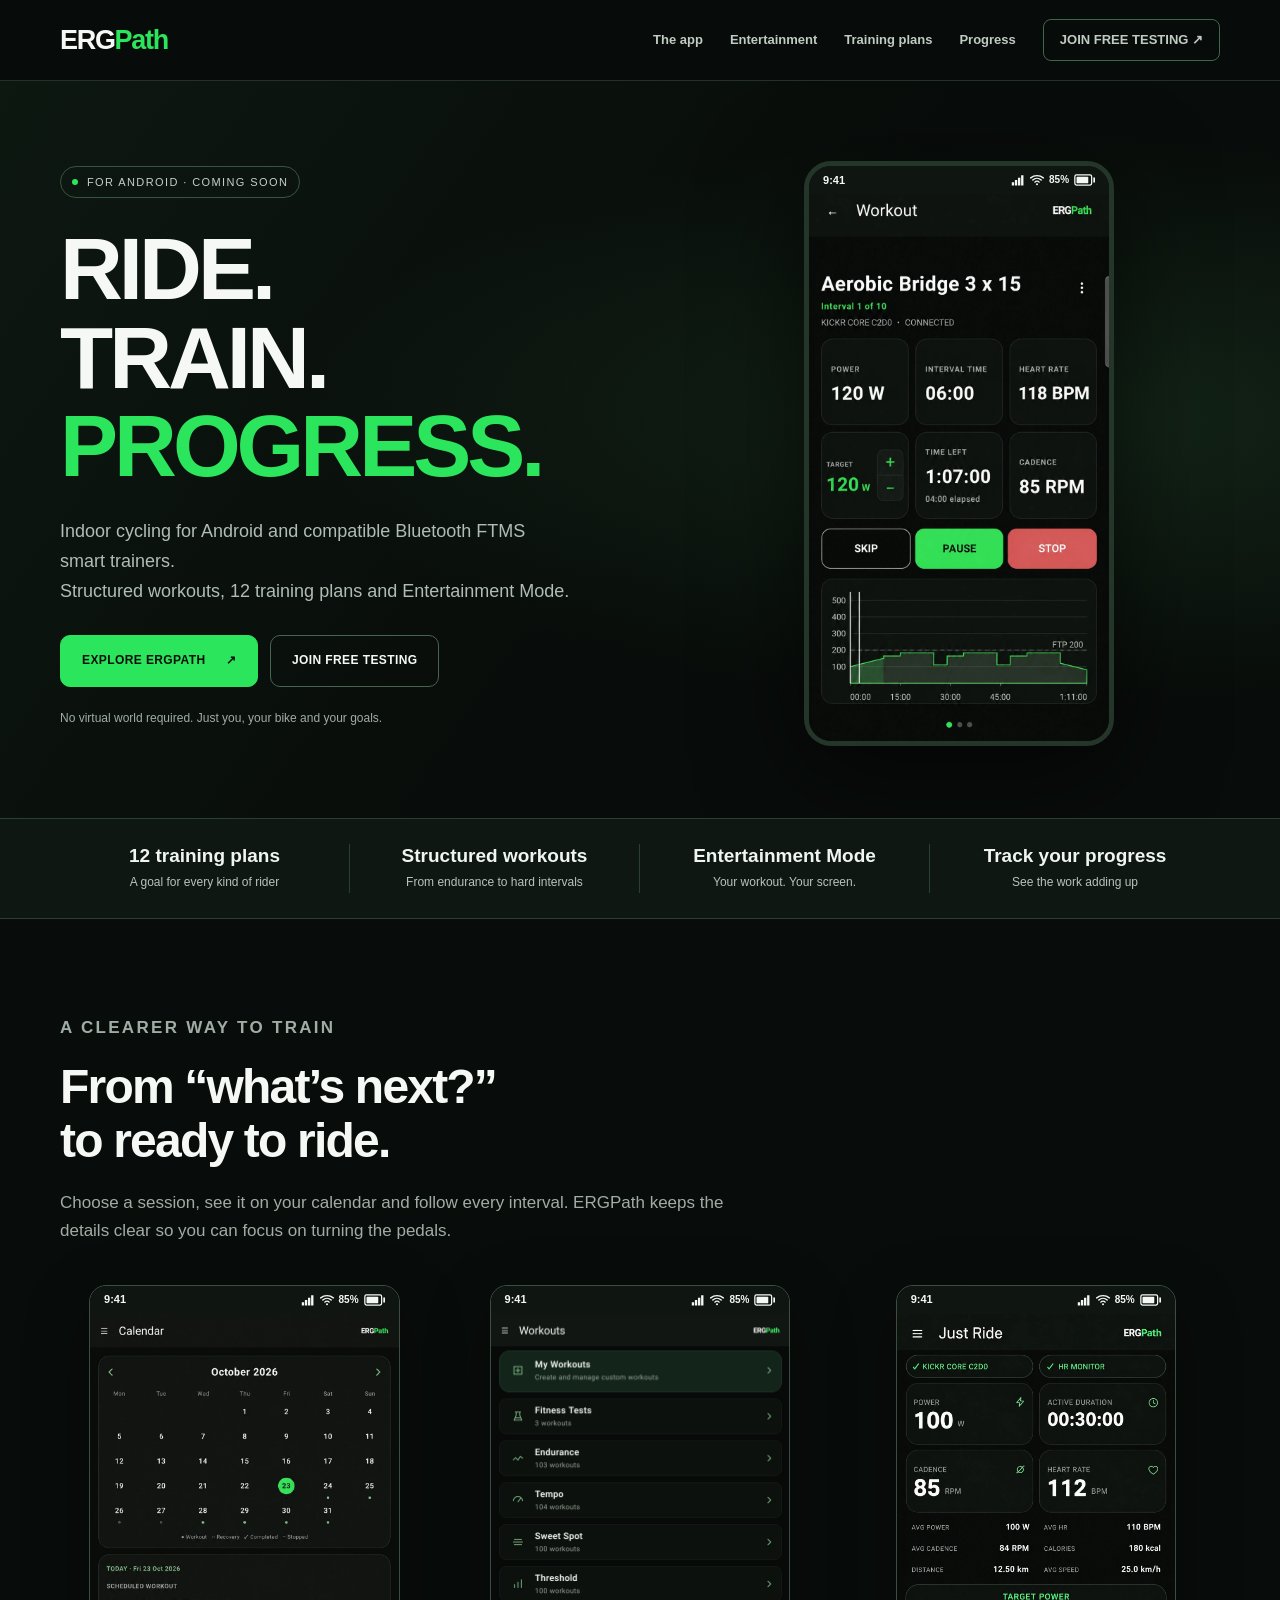
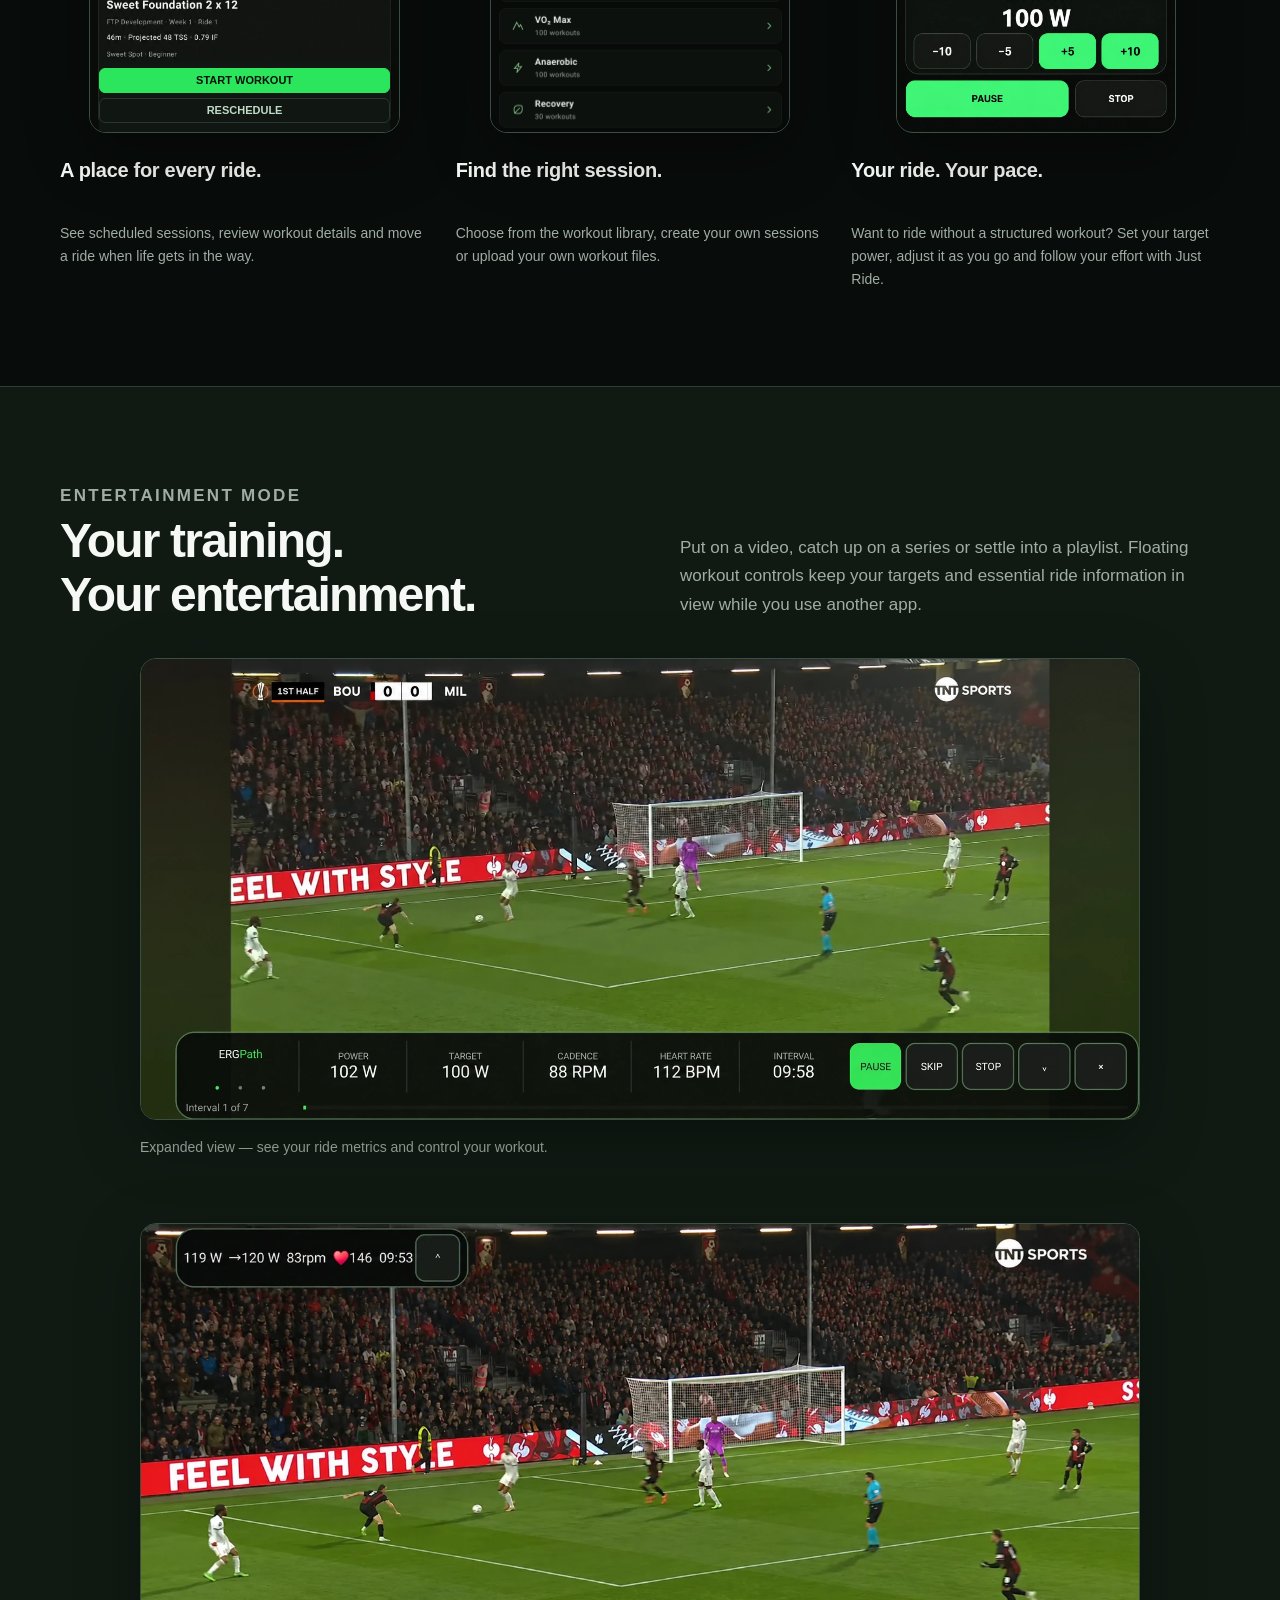
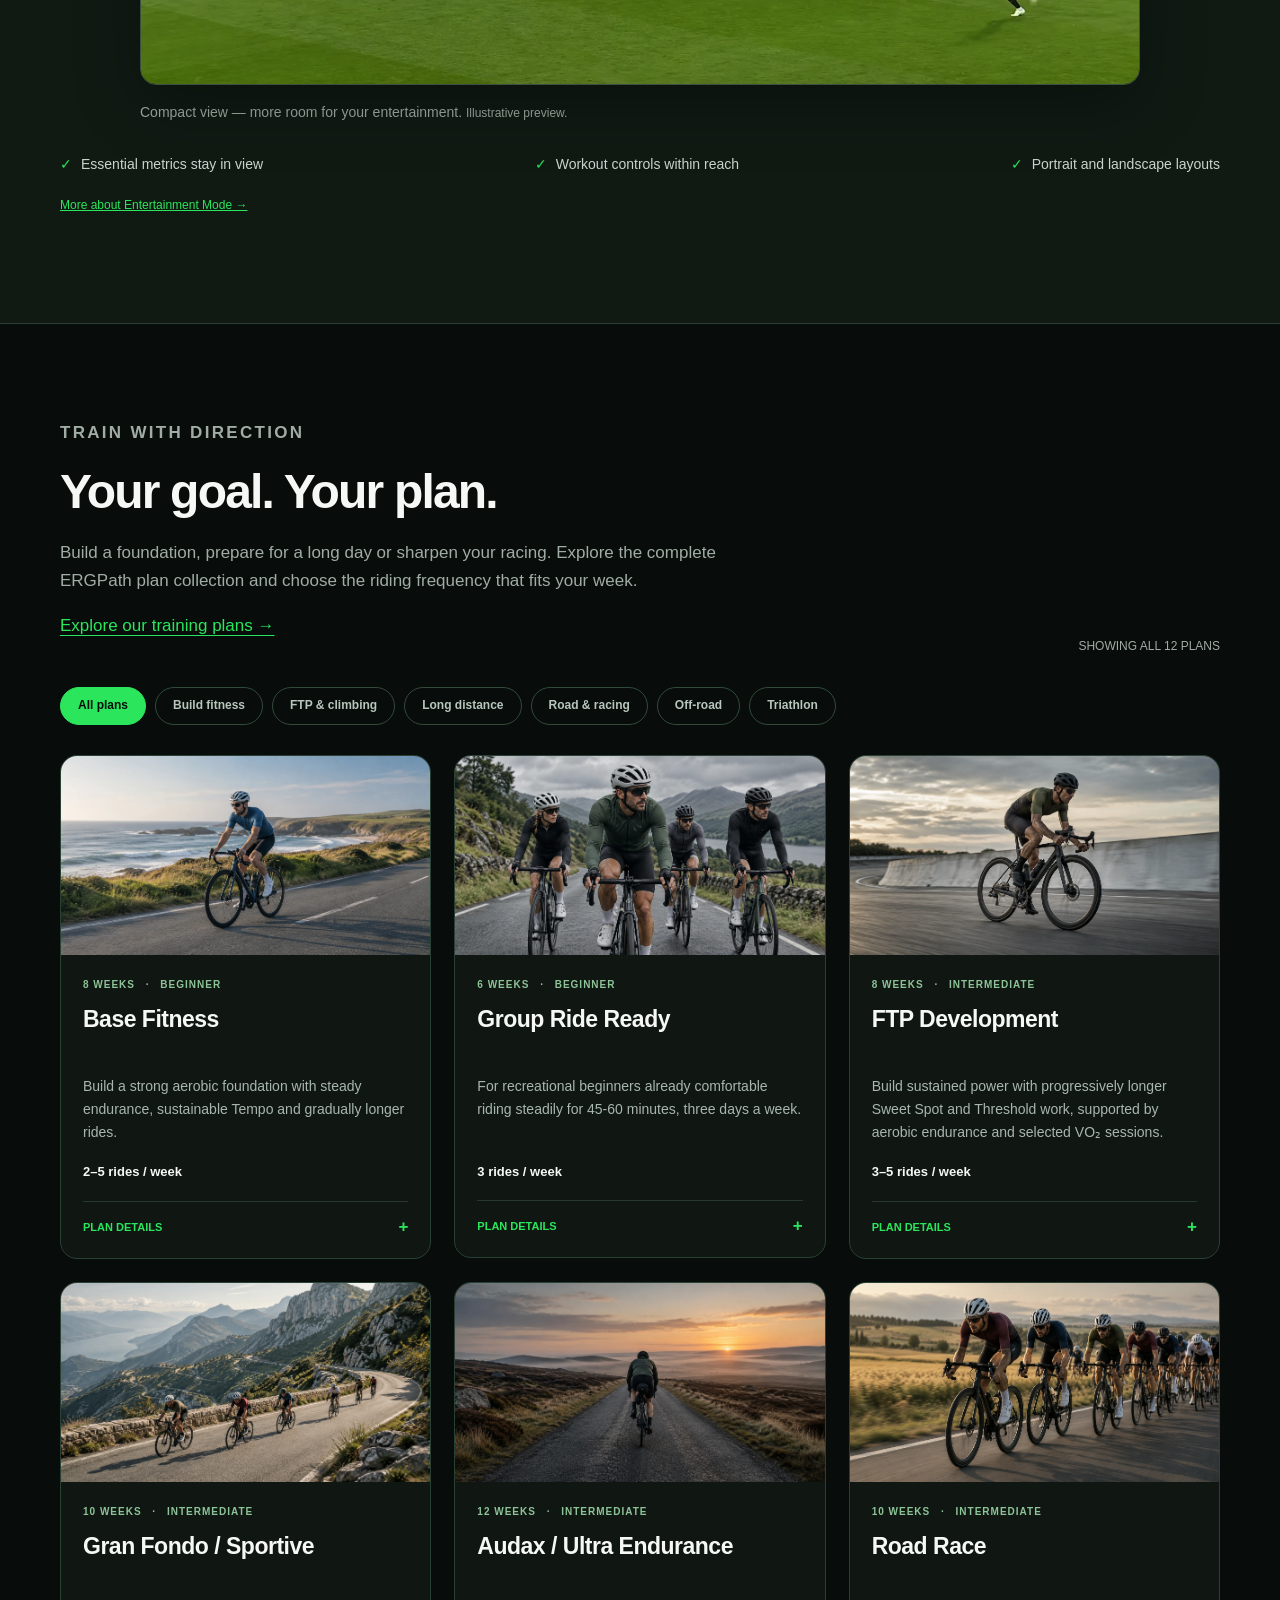
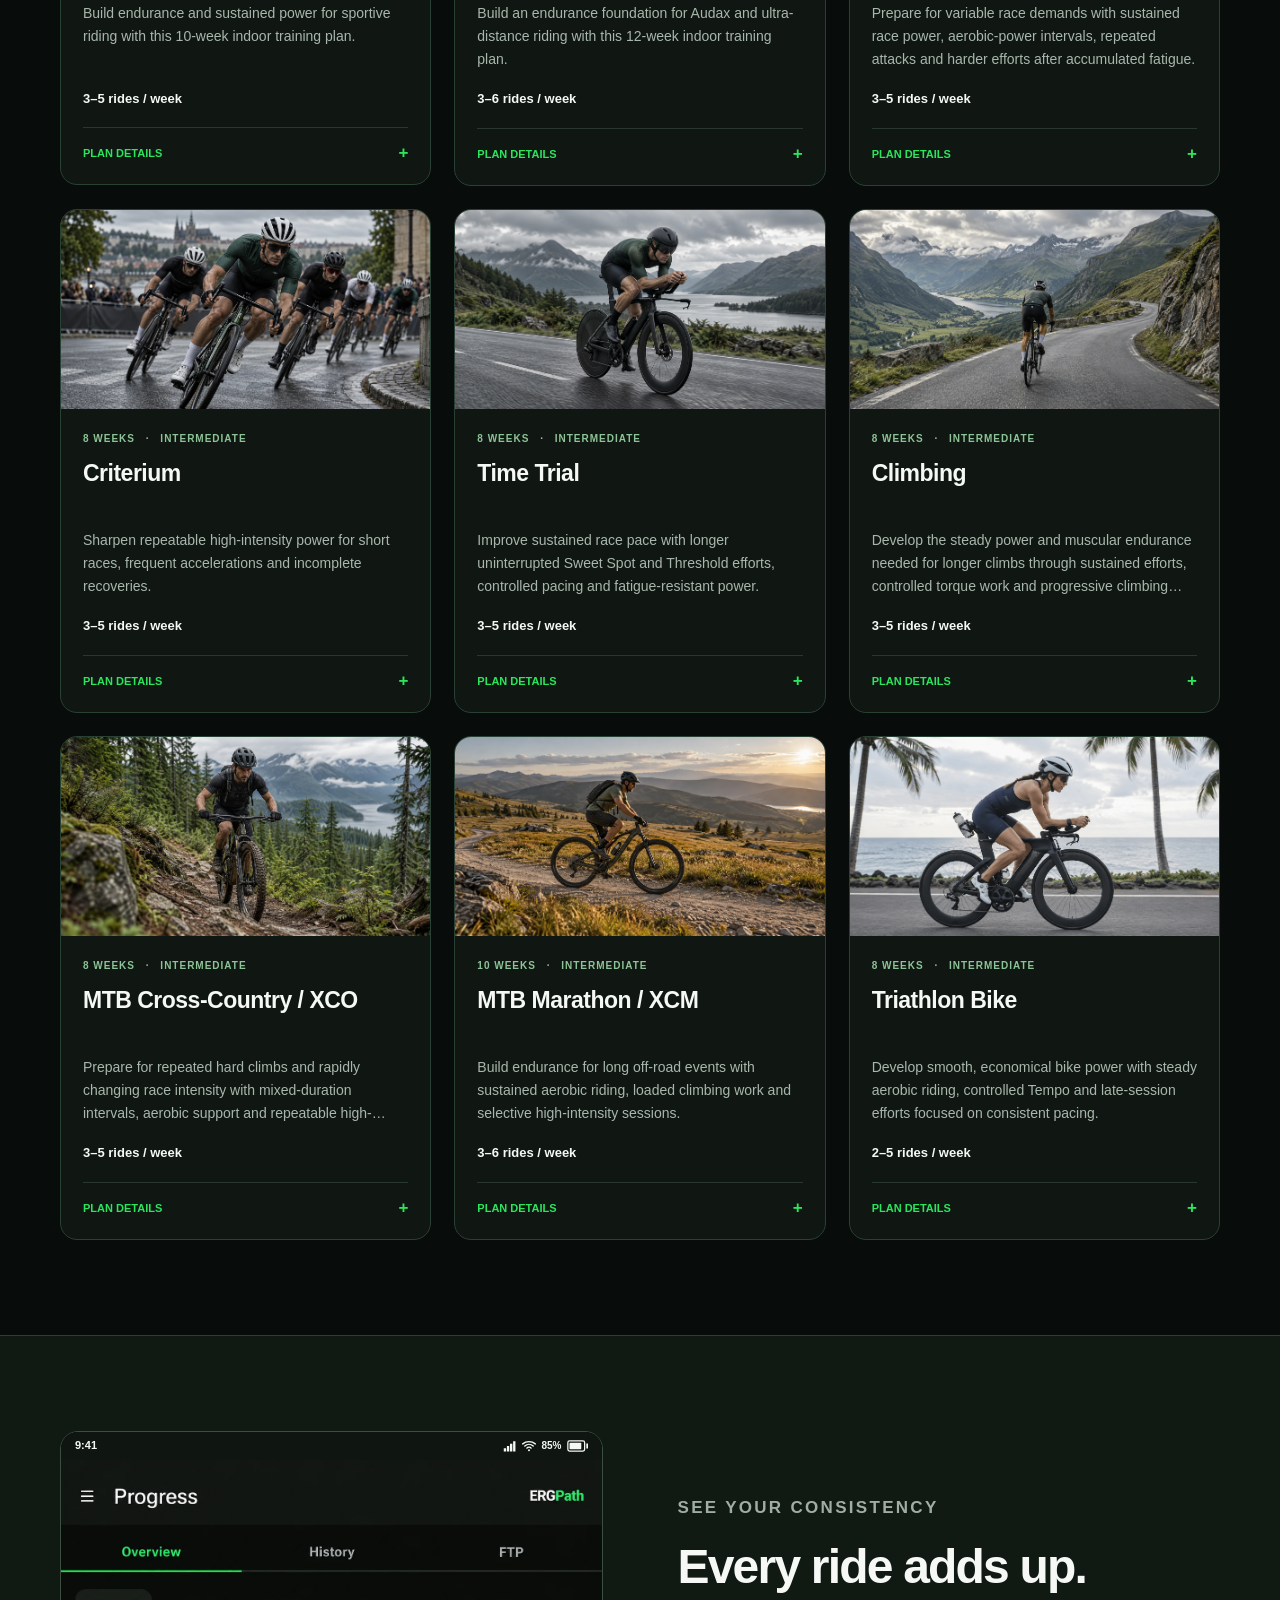
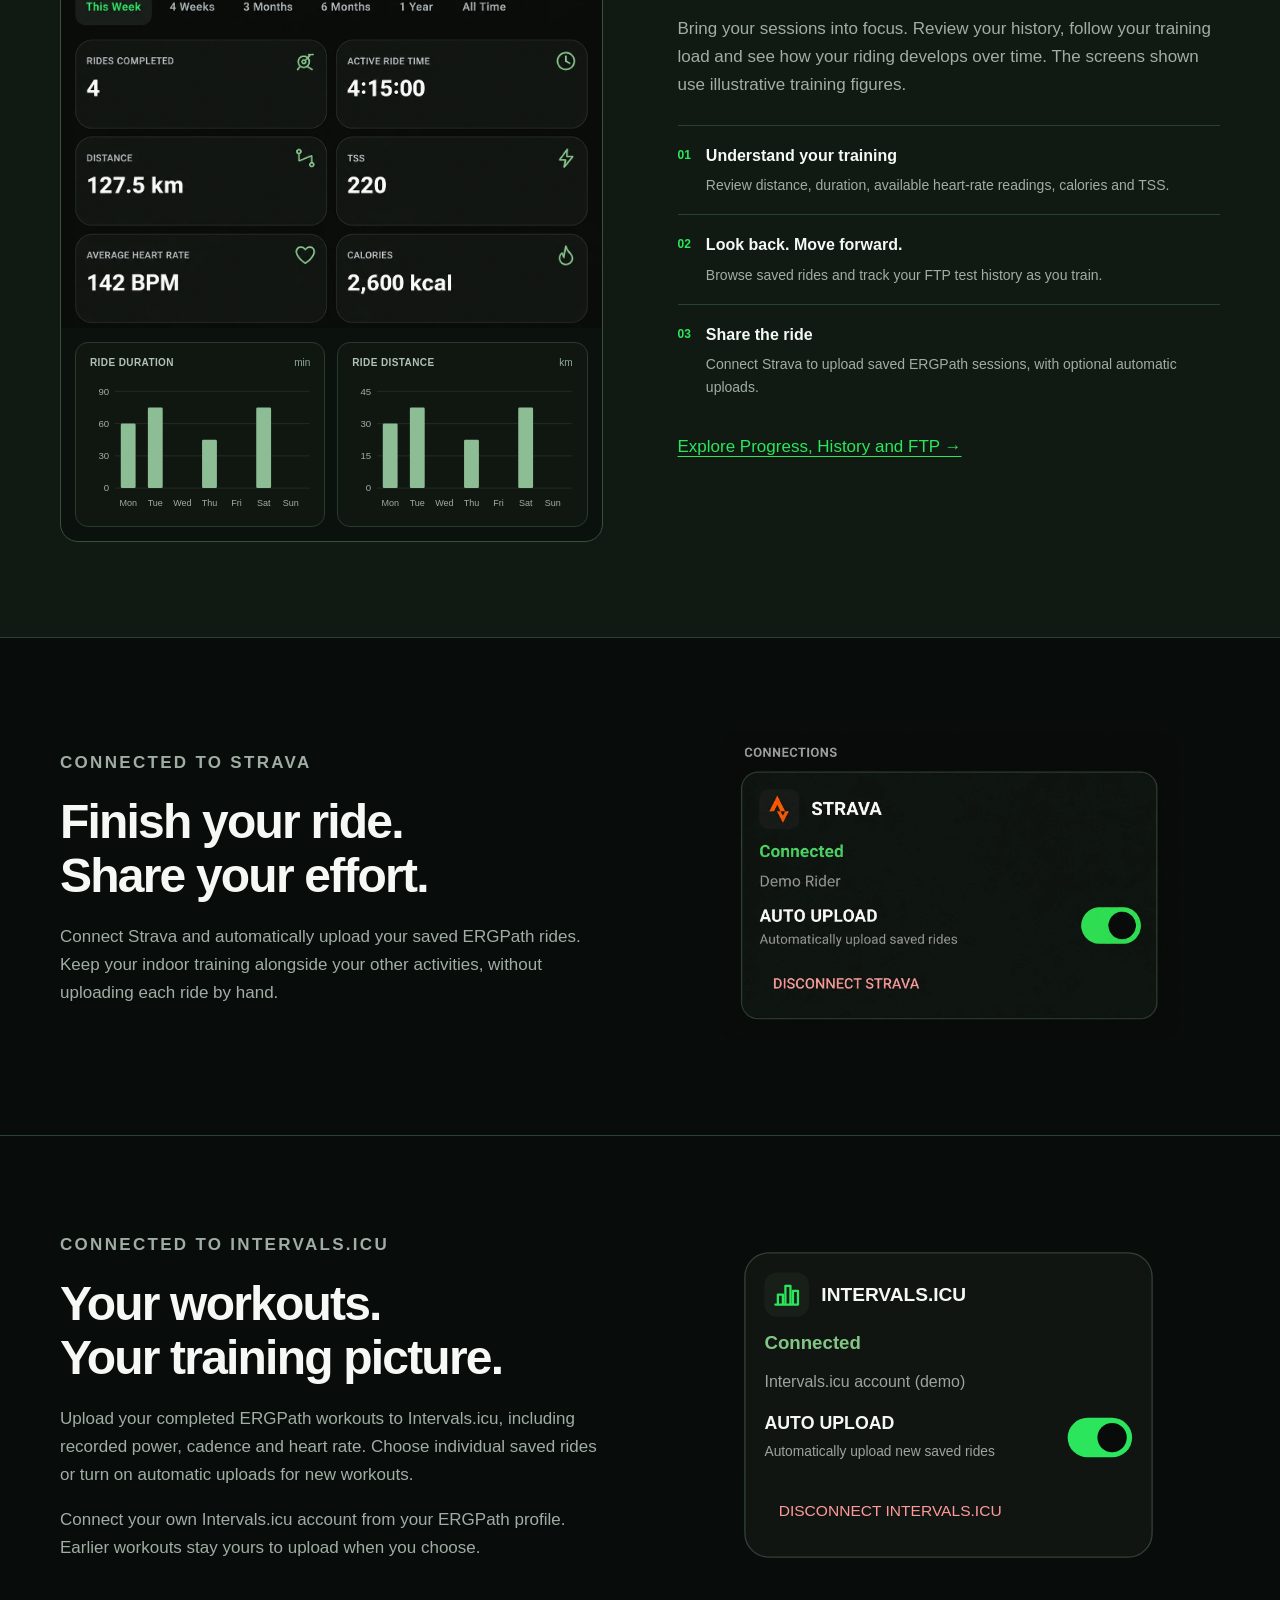
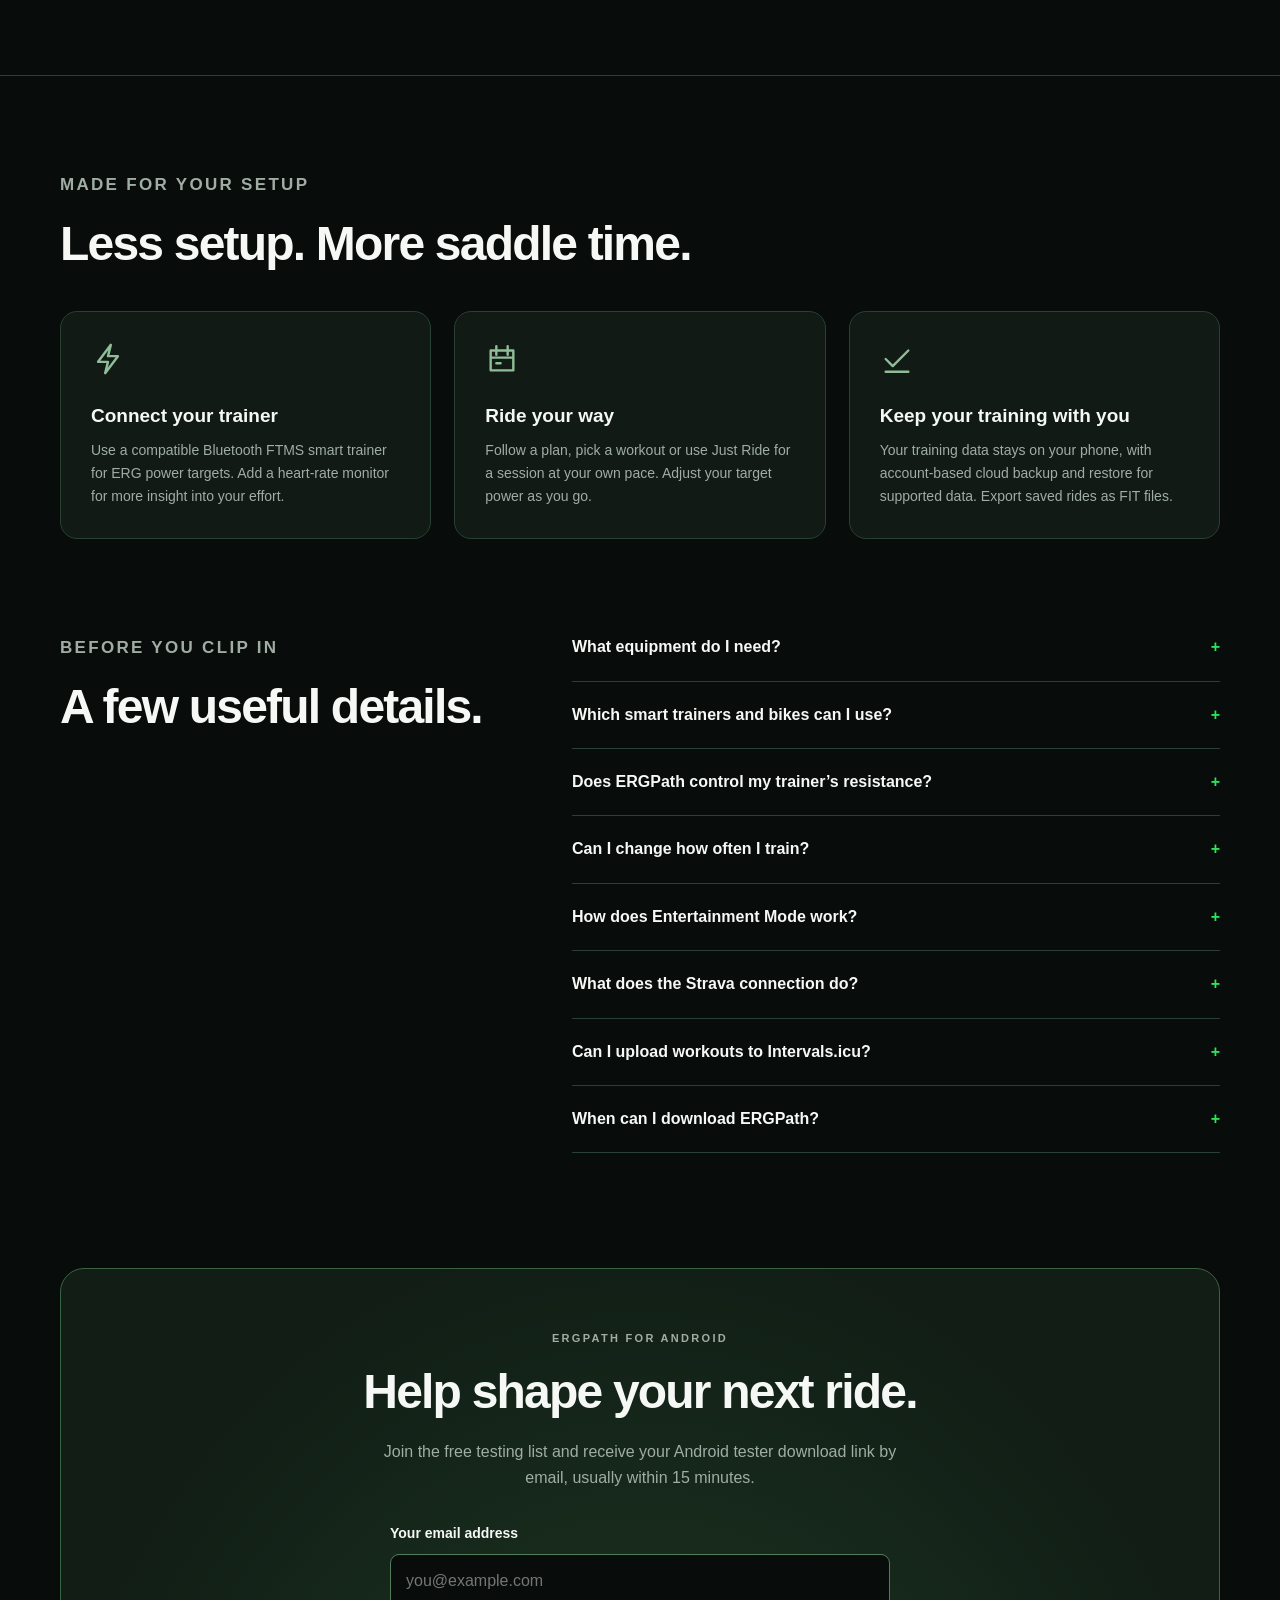
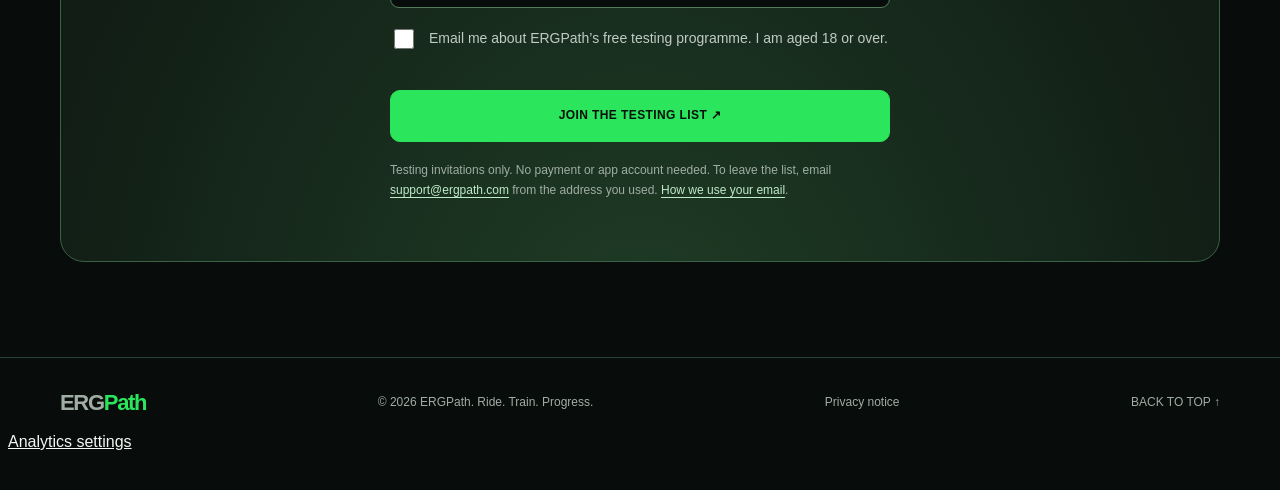
==== commit 3ac0f8f8: "Describe tester download invitations on the homepage" ====
--- a/index.html
+++ b/index.html
@@ -12,8 +12,8 @@
 <section id="plans" class="content"><div class="container"><div class="plans-head"><div class="section-head"><p class="eyebrow">Train with direction</p><h2>Your goal. Your plan.</h2><p>Build a foundation, prepare for a long day or sharpen your racing. Explore the complete ERGPath plan collection and choose the riding frequency that fits your week.</p><p><a href="/training-plans" style="color:var(--green);text-decoration:underline;text-underline-offset:4px">Explore our training plans →</a></p></div><span class="plan-total" aria-live="polite">SHOWING ALL 12 PLANS</span></div><div class="filters" role="group" aria-label="Filter training plans"><button class="filter" data-filter="all" aria-pressed="true">All plans</button><button class="filter" data-filter="foundation" aria-pressed="false">Build fitness</button><button class="filter" data-filter="performance" aria-pressed="false">FTP & climbing</button><button class="filter" data-filter="endurance" aria-pressed="false">Long distance</button><button class="filter" data-filter="race" aria-pressed="false">Road & racing</button><button class="filter" data-filter="offroad" aria-pressed="false">Off-road</button><button class="filter" data-filter="multisport" aria-pressed="false">Triathlon</button></div><div class="plans-grid"><article class="plan" data-group="foundation"><img loading="lazy" src="assets/plan-base-fitness.webp" alt="A solo cyclist in blue riding a coastal road beside grassy dunes and the sea." width="1774" height="887"><div class="plan-body"><div class="plan-meta">8 WEEKS <span>·</span> BEGINNER</div><h3>Base Fitness</h3><p class="plan-desc">Build a strong aerobic foundation with steady endurance, sustainable Tempo and gradually longer rides.</p><div class="frequency">2–5 rides / week</div><details><summary>PLAN DETAILS <span aria-hidden="true">+</span></summary><div class="plan-detail"><p>Build a strong aerobic foundation with steady endurance, sustainable Tempo and gradually longer rides. Improve pacing, durability and consistency before progressing to harder work.</p><strong>Training focus</strong><p>Progressive endurance, sustainable Tempo, aerobic durability and a gradual Sweet Spot introduction</p><strong>Choose your riding days</strong><p>2, 3, 4, 5 days per week.</p></div></details></div></article><article class="plan" data-group="foundation"><img loading="lazy" src="assets/plan-group-ride.webp" alt="Four road cyclists riding together beside a mountain lake." width="1774" height="887"><div class="plan-body"><div class="plan-meta">6 WEEKS <span>·</span> BEGINNER</div><h3>Group Ride Ready</h3><p class="plan-desc">For recreational beginners already comfortable riding steadily for 45-60 minutes, three days a week.</p><div class="frequency">3 rides / week</div><details><summary>PLAN DETAILS <span aria-hidden="true">+</span></summary><div class="plan-detail"><p>For recreational beginners already comfortable riding steadily for 45-60 minutes, three days a week. Build towards social group rides with conversational endurance, controlled tempo and gentle pace lifts, an easier fourth week and a confident finish. Keep easy rides relaxed; finish efforts with something in reserve.</p><strong>Training focus</strong><p>Endurance, pace changes, recovery, confidence and controlled intensity</p><strong>Choose your riding days</strong><p>3 days per week.</p></div></details></div></article><article class="plan" data-group="performance"><img loading="lazy" src="assets/plan-ftp-development.webp" alt="A road cyclist holding a low position on a smooth banked training circuit." width="1774" height="887"><div class="plan-body"><div class="plan-meta">8 WEEKS <span>·</span> INTERMEDIATE</div><h3>FTP Development</h3><p class="plan-desc">Build sustained power with progressively longer Sweet Spot and Threshold work, supported by aerobic endurance and selected VO₂ sessions.</p><div class="frequency">3–5 rides / week</div><details><summary>PLAN DETAILS <span aria-hidden="true">+</span></summary><div class="plan-detail"><p>Build sustained power with progressively longer Sweet Spot and Threshold work, supported by aerobic endurance and selected VO₂ sessions. Improve your ability to hold strong power for longer periods.</p><strong>Training focus</strong><p>Sustained Sweet Spot, progressive Threshold, selected VO2 support, endurance and recovery</p><strong>Choose your riding days</strong><p>3, 4, 5 days per week.</p></div></details></div></article><article class="plan" data-group="endurance"><img loading="lazy" src="assets/plan-gran-fondo.webp" alt="A group of road cyclists following a winding road through a mountain landscape." width="1774" height="887"><div class="plan-body"><div class="plan-meta">10 WEEKS <span>·</span> INTERMEDIATE</div><h3>Gran Fondo / Sportive</h3><p class="plan-desc">Build endurance and sustained power for sportive riding with this 10-week indoor training plan.</p><div class="frequency">3–5 rides / week</div><details><summary>PLAN DETAILS <span aria-hidden="true">+</span></summary><div class="plan-detail"><p>Build endurance and sustained power for sportive riding with this 10-week indoor training plan. Steady endurance rides progress alongside tempo and sweet-spot efforts, including harder work later in selected sessions.</p><strong>Training focus</strong><p>Progressive long rides, Tempo durability, selective Sweet Spot, sustained climbing and recovery</p><strong>Choose your riding days</strong><p>3, 4, 5 days per week.</p></div></details></div></article><article class="plan" data-group="endurance"><img loading="lazy" src="assets/plan-audax.webp" alt="A lone cyclist with bike luggage riding across open moorland towards the sunrise." width="1774" height="887"><div class="plan-body"><div class="plan-meta">12 WEEKS <span>·</span> INTERMEDIATE</div><h3>Audax / Ultra Endurance</h3><p class="plan-desc">Build an endurance foundation for Audax and ultra-distance riding with this 12-week indoor training plan.</p><div class="frequency">3–6 rides / week</div><details><summary>PLAN DETAILS <span aria-hidden="true">+</span></summary><div class="plan-detail"><p>Build an endurance foundation for Audax and ultra-distance riding with this 12-week indoor training plan. Progressively longer, mostly easy rides develop aerobic fitness and steady pacing to support your preparation for longer days on the bike.</p><strong>Training focus</strong><p>Long endurance, tempo, fatigue resistance, pacing and low-intensity volume</p><strong>Choose your riding days</strong><p>3, 4, 5, 6 days per week.</p></div></details></div></article><article class="plan" data-group="race"><img loading="lazy" src="assets/plan-road-race.webp" alt="A compact group of road racers riding past golden fields." width="1774" height="887"><div class="plan-body"><div class="plan-meta">10 WEEKS <span>·</span> INTERMEDIATE</div><h3>Road Race</h3><p class="plan-desc">Prepare for variable race demands with sustained race power, aerobic-power intervals, repeated attacks and harder efforts after accumulated fatigue.</p><div class="frequency">3–5 rides / week</div><details><summary>PLAN DETAILS <span aria-hidden="true">+</span></summary><div class="plan-detail"><p>Prepare for variable race demands with sustained race power, aerobic-power intervals, repeated attacks and harder efforts after accumulated fatigue. Build the ability to respond when the pace changes late in the race.</p><strong>Training focus</strong><p>Threshold, VO₂ max, repeated surges, endurance and race-specific intensity</p><strong>Choose your riding days</strong><p>3, 4, 5 days per week.</p></div></details></div></article><article class="plan" data-group="race"><img loading="lazy" src="assets/plan-criterium.webp" alt="A group of cyclists leaning into a corner on a town race circuit." width="1774" height="887"><div class="plan-body"><div class="plan-meta">8 WEEKS <span>·</span> INTERMEDIATE</div><h3>Criterium</h3><p class="plan-desc">Sharpen repeatable high-intensity power for short races, frequent accelerations and incomplete recoveries.</p><div class="frequency">3–5 rides / week</div><details><summary>PLAN DETAILS <span aria-hidden="true">+</span></summary><div class="plan-detail"><p>Sharpen repeatable high-intensity power for short races, frequent accelerations and incomplete recoveries. Improve your ability to surge repeatedly without losing control of the effort.</p><strong>Training focus</strong><p>VO₂ max, anaerobic efforts, repeated surges and recovery between efforts</p><strong>Choose your riding days</strong><p>3, 4, 5 days per week.</p></div></details></div></article><article class="plan" data-group="race"><img loading="lazy" src="assets/plan-aero.webp" alt="A cyclist in an aerodynamic position on a time-trial bike beside a mountain lake." width="1774" height="887"><div class="plan-body"><div class="plan-meta">8 WEEKS <span>·</span> INTERMEDIATE</div><h3>Time Trial</h3><p class="plan-desc">Improve sustained race pace with longer uninterrupted Sweet Spot and Threshold efforts, controlled pacing and fatigue-resistant power.</p><div class="frequency">3–5 rides / week</div><details><summary>PLAN DETAILS <span aria-hidden="true">+</span></summary><div class="plan-detail"><p>Improve sustained race pace with longer uninterrupted Sweet Spot and Threshold efforts, controlled pacing and fatigue-resistant power. Learn to settle into strong, repeatable output for extended periods.</p><strong>Training focus</strong><p>Threshold, sweet spot, pacing and sustained race-pace power</p><strong>Choose your riding days</strong><p>3, 4, 5 days per week.</p></div></details></div></article><article class="plan" data-group="performance"><img loading="lazy" src="assets/plan-mountain-road.webp" alt="A solo road cyclist climbing a winding mountain road above a valley." width="1774" height="887"><div class="plan-body"><div class="plan-meta">8 WEEKS <span>·</span> INTERMEDIATE</div><h3>Climbing</h3><p class="plan-desc">Develop the steady power and muscular endurance needed for longer climbs through sustained efforts, controlled torque work and progressive climbing load.</p><div class="frequency">3–5 rides / week</div><details><summary>PLAN DETAILS <span aria-hidden="true">+</span></summary><div class="plan-detail"><p>Develop the steady power and muscular endurance needed for longer climbs through sustained efforts, controlled torque work and progressive climbing load. Improve pacing when gradients and fatigue begin to bite.</p><strong>Training focus</strong><p>Sustained seated climbing, cadence practice, Sweet Spot and Threshold durability, aerobic support and recovery</p><strong>Choose your riding days</strong><p>3, 4, 5 days per week.</p></div></details></div></article><article class="plan" data-group="offroad"><img loading="lazy" src="assets/plan-mtb.webp" alt="A mountain biker descending a rocky forest trail with mountains and water beyond." width="1774" height="887"><div class="plan-body"><div class="plan-meta">8 WEEKS <span>·</span> INTERMEDIATE</div><h3>MTB Cross-Country / XCO</h3><p class="plan-desc">Prepare for repeated hard climbs and rapidly changing race intensity with mixed-duration intervals, aerobic support and repeatable high-power efforts.</p><div class="frequency">3–5 rides / week</div><details><summary>PLAN DETAILS <span aria-hidden="true">+</span></summary><div class="plan-detail"><p>Prepare for repeated hard climbs and rapidly changing race intensity with mixed-duration intervals, aerobic support and repeatable high-power efforts. Improve your ability to recover and attack again.</p><strong>Training focus</strong><p>VO₂ max, repeated surges, anaerobic power and aerobic endurance</p><strong>Choose your riding days</strong><p>3, 4, 5 days per week.</p></div></details></div></article><article class="plan" data-group="offroad"><img loading="lazy" src="assets/plan-mtb-marathon.webp" alt="A mountain biker with a pack crossing an open rocky highland trail." width="1774" height="887"><div class="plan-body"><div class="plan-meta">10 WEEKS <span>·</span> INTERMEDIATE</div><h3>MTB Marathon / XCM</h3><p class="plan-desc">Build endurance for long off-road events with sustained aerobic riding, loaded climbing work and selective high-intensity sessions.</p><div class="frequency">3–6 rides / week</div><details><summary>PLAN DETAILS <span aria-hidden="true">+</span></summary><div class="plan-detail"><p>Build endurance for long off-road events with sustained aerobic riding, loaded climbing work and selective high-intensity sessions. Develop the durability to keep producing power deep into the ride.</p><strong>Training focus</strong><p>Endurance, tempo, sweet spot, climbing and long-duration durability</p><strong>Choose your riding days</strong><p>3, 4, 5, 6 days per week.</p></div></details></div></article><article class="plan" data-group="multisport"><img loading="lazy" src="assets/plan-triathlon-bike.webp" alt="A triathlete riding in an aero position on a palm-lined coastal road." width="1774" height="887"><div class="plan-body"><div class="plan-meta">8 WEEKS <span>·</span> INTERMEDIATE</div><h3>Triathlon Bike</h3><p class="plan-desc">Develop smooth, economical bike power with steady aerobic riding, controlled Tempo and late-session efforts focused on consistent pacing.</p><div class="frequency">2–5 rides / week</div><details><summary>PLAN DETAILS <span aria-hidden="true">+</span></summary><div class="plan-detail"><p>Develop smooth, economical bike power with steady aerobic riding, controlled Tempo and late-session efforts focused on consistent pacing. Build bike durability without unnecessary intensity.</p><strong>Training focus</strong><p>Aerobic endurance, steady race-pace work, sweet spot and controlled pacing</p><strong>Choose your riding days</strong><p>2, 3, 4, 5 days per week.</p></div></details></div></article></div></div></section>
 <section id="progress" class="content feature-band"><div class="container split"><figure class="shot performance-image"><div class="screen-frame"><div class="phone-status" aria-hidden="true"><span>9:41</span><span class="phone-status-icons"><svg viewBox="0 0 18 14"><path d="M1 10h3v4H1zM5 7h3v7H5zM9 4h3v10H9zM13 1h3v13h-3z"/></svg><svg viewBox="0 0 20 16"><path d="M1 5a14 14 0 0 1 18 0M4 8a9 9 0 0 1 12 0M7 11a4 4 0 0 1 6 0" fill="none" stroke="currentColor" stroke-width="2" stroke-linecap="round"/><circle cx="10" cy="14" r="1.4"/></svg><span>85%</span><svg viewBox="0 0 25 14"><rect x="1" y="1" width="20" height="12" rx="2" fill="none" stroke="currentColor" stroke-width="1.5"/><rect x="3" y="3" width="14" height="8" rx="1"/><path d="M23 4h2v6h-2z"/></svg></span></div><span class="capture"><img src="assets/progress-sample.webp" alt="Illustrative Progress overview: four rides, 4 hours 15 minutes, 127.5 km and 220 TSS" loading="lazy"></span></div><div class="progress-charts"><div class="progress-chart"><div class="chart-heading"><strong>RIDE DURATION</strong><span>min</span></div><svg viewBox="0 0 360 235" role="img" aria-labelledby="duration-chart-title duration-chart-desc"><title id="duration-chart-title">RIDE DURATION</title><desc id="duration-chart-desc">Illustrative weekly data: Mon 60 min, Tue 75 min, Wed 0 min, Thu 45 min, Fri 0 min, Sat 75 min, Sun 0 min.</desc><line x1="48" x2="350" y1="180.0" y2="180.0" stroke="#2a362d"/><text x="39" y="185.0" text-anchor="end" fill="#a0ada4" font-size="15">0</text><line x1="48" x2="350" y1="130.0" y2="130.0" stroke="#2a362d"/><text x="39" y="135.0" text-anchor="end" fill="#a0ada4" font-size="15">30</text><line x1="48" x2="350" y1="80.0" y2="80.0" stroke="#2a362d"/><text x="39" y="85.0" text-anchor="end" fill="#a0ada4" font-size="15">60</text><line x1="48" x2="350" y1="30.0" y2="30.0" stroke="#2a362d"/><text x="39" y="35.0" text-anchor="end" fill="#a0ada4" font-size="15">90</text><rect x="57" y="80.0" width="23" height="100.0" rx="2" fill="#8dbd94"/><text x="68.5" y="207" text-anchor="middle" fill="#a0ada4" font-size="14">Mon</text><rect x="99" y="55.0" width="23" height="125.0" rx="2" fill="#8dbd94"/><text x="110.5" y="207" text-anchor="middle" fill="#a0ada4" font-size="14">Tue</text><text x="152.5" y="207" text-anchor="middle" fill="#a0ada4" font-size="14">Wed</text><rect x="183" y="105.0" width="23" height="75.0" rx="2" fill="#8dbd94"/><text x="194.5" y="207" text-anchor="middle" fill="#a0ada4" font-size="14">Thu</text><text x="236.5" y="207" text-anchor="middle" fill="#a0ada4" font-size="14">Fri</text><rect x="267" y="55.0" width="23" height="125.0" rx="2" fill="#8dbd94"/><text x="278.5" y="207" text-anchor="middle" fill="#a0ada4" font-size="14">Sat</text><text x="320.5" y="207" text-anchor="middle" fill="#a0ada4" font-size="14">Sun</text></svg></div><div class="progress-chart"><div class="chart-heading"><strong>RIDE DISTANCE</strong><span>km</span></div><svg viewBox="0 0 360 235" role="img" aria-labelledby="distance-chart-title distance-chart-desc"><title id="distance-chart-title">RIDE DISTANCE</title><desc id="distance-chart-desc">Illustrative weekly data: Mon 30 km, Tue 37.5 km, Wed 0 km, Thu 22.5 km, Fri 0 km, Sat 37.5 km, Sun 0 km.</desc><line x1="48" x2="350" y1="180.0" y2="180.0" stroke="#2a362d"/><text x="39" y="185.0" text-anchor="end" fill="#a0ada4" font-size="15">0</text><line x1="48" x2="350" y1="130.0" y2="130.0" stroke="#2a362d"/><text x="39" y="135.0" text-anchor="end" fill="#a0ada4" font-size="15">15</text><line x1="48" x2="350" y1="80.0" y2="80.0" stroke="#2a362d"/><text x="39" y="85.0" text-anchor="end" fill="#a0ada4" font-size="15">30</text><line x1="48" x2="350" y1="30.0" y2="30.0" stroke="#2a362d"/><text x="39" y="35.0" text-anchor="end" fill="#a0ada4" font-size="15">45</text><rect x="57" y="80.0" width="23" height="100.0" rx="2" fill="#8dbd94"/><text x="68.5" y="207" text-anchor="middle" fill="#a0ada4" font-size="14">Mon</text><rect x="99" y="55.0" width="23" height="125.0" rx="2" fill="#8dbd94"/><text x="110.5" y="207" text-anchor="middle" fill="#a0ada4" font-size="14">Tue</text><text x="152.5" y="207" text-anchor="middle" fill="#a0ada4" font-size="14">Wed</text><rect x="183" y="105.0" width="23" height="75.0" rx="2" fill="#8dbd94"/><text x="194.5" y="207" text-anchor="middle" fill="#a0ada4" font-size="14">Thu</text><text x="236.5" y="207" text-anchor="middle" fill="#a0ada4" font-size="14">Fri</text><rect x="267" y="55.0" width="23" height="125.0" rx="2" fill="#8dbd94"/><text x="278.5" y="207" text-anchor="middle" fill="#a0ada4" font-size="14">Sat</text><text x="320.5" y="207" text-anchor="middle" fill="#a0ada4" font-size="14">Sun</text></svg></div></div></figure><div class="section-copy"><p class="eyebrow">See your consistency</p><h2>Every ride adds up.</h2><p>Bring your sessions into focus. Review your history, follow your training load and see how your riding develops over time. The screens shown use illustrative training figures.</p><ul class="benefits"><li><b>01</b><div><strong>Understand your training</strong><p>Review distance, duration, available heart-rate readings, calories and TSS.</p></div></li><li><b>02</b><div><strong>Look back. Move forward.</strong><p>Browse saved rides and track your FTP test history as you train.</p></div></li><li><b>03</b><div><strong>Share the ride</strong><p>Connect Strava to upload saved ERGPath sessions, with optional automatic uploads.</p></div></li></ul><p><a href="/progress" style="color:var(--green);text-decoration:underline;text-underline-offset:4px">Explore Progress, History and FTP →</a></p></div></div></section>
 <section class="content strava-section"><div class="container split"><div class="section-copy"><p class="eyebrow">Connected to Strava</p><h2>Finish your ride.<br>Share your effort.</h2><p>Connect Strava and automatically upload your saved ERGPath rides. Keep your indoor training alongside your other activities, without uploading each ride by hand.</p></div><figure class="shot strava-shot"><div class="screen-frame"><span class="capture"><img src="assets/strava-demo.webp" alt="ERGPath Strava connection for Demo Rider with automatic upload enabled" loading="lazy"></span></div></figure></div></section><section id="intervals" class="content strava-section"><div class="container split"><div class="section-copy"><p class="eyebrow">Connected to Intervals.icu</p><h2>Your workouts.<br>Your training picture.</h2><p>Upload your completed ERGPath workouts to Intervals.icu, including recorded power, cadence and heart rate. Choose individual saved rides or turn on automatic uploads for new workouts.</p><p>Connect your own Intervals.icu account from your ERGPath profile. Earlier workouts stay yours to upload when you choose.</p></div><figure class="shot strava-shot"><div class="screen-frame"><span class="capture"><img src="assets/intervals-connection.svg" alt="Illustrative ERGPath Intervals.icu connection with a demo account and automatic upload enabled" width="920" height="690" loading="lazy"></span></div></figure></div></section><section class="content"><div class="container"><div class="section-head"><p class="eyebrow">Made for your setup</p><h2>Less setup. More saddle time.</h2></div><div class="support-grid"><article class="support-card"><svg class="icon" viewBox="0 0 24 24" aria-hidden="true"><path d="m14 2-9 12h7l-2 8 9-12h-7z"/></svg><h3>Connect your trainer</h3><p>Use a compatible Bluetooth FTMS smart trainer for ERG power targets. Add a heart-rate monitor for more insight into your effort.</p></article><article class="support-card"><svg class="icon" viewBox="0 0 24 24" aria-hidden="true"><path d="M4 6h16v14H4zM8 3v6M16 3v6M4 11h16M8 15h3"/></svg><h3>Ride your way</h3><p>Follow a plan, pick a workout or use Just Ride for a session at your own pace. Adjust your target power as you go.</p></article><article class="support-card"><svg class="icon" viewBox="0 0 24 24" aria-hidden="true"><path d="m4 12 5 5 11-11M4 21h16"/></svg><h3>Keep your training with you</h3><p>Your training data stays on your phone, with account-based cloud backup and restore for supported data. Export saved rides as FIT files.</p></article></div></div></section>
-<section class="content" style="padding-top:0"><div class="container faq"><div class="section-head"><p class="eyebrow">Before you clip in</p><h2>A few useful details.</h2></div><div><details><summary>What equipment do I need?</summary><p>An Android phone or tablet and either your bike with a compatible Bluetooth FTMS smart trainer, or a compatible FTMS smart bike. Available readings depend on your connected equipment. Trainer support varies by model and firmware.</p></details><details id="trainer-compatibility"><summary>Which smart trainers and bikes can I use?</summary><p>ERGPath uses Bluetooth FTMS to read ride data and control ERG power targets. Here are 16 trainer and smart-bike models with manufacturer-documented FTMS support.</p><div class="trainer-list"><h3>Wahoo</h3><ul><li>KICKR CORE (original) — firmware 1.1.1 or later</li><li>KICKR v5 (2020) — update to firmware 4.2.3 or later</li><li>KICKR v6 (2022)</li><li>KICKR MOVE</li></ul><h3>Elite</h3><ul><li>Justo</li><li>Justo 2</li><li>Direto XR</li><li>Direto XR-T</li><li>Suito-T</li></ul><h3>JetBlack</h3><ul><li>VICTORY</li><li>VOLT</li></ul><h3>Garmin / Tacx trainers</h3><ul><li>NEO 3M</li><li>FLUX S Smart</li><li>FLUX 2 Smart — check your hardware variant and firmware with Garmin; some variants require firmware 5.0.0 or later</li></ul><h3>Garmin / Tacx smart bikes</h3><ul><li>NEO Bike Plus</li><li>NEO Bike Smart — firmware 4.5.0 or later</li></ul></div><p><strong>Before you connect:</strong> install the latest firmware using your trainer manufacturer’s app, close any other app controlling the trainer, then connect in ERGPath.</p><p>This is a guide to Bluetooth FTMS support, not a list of models individually tested with ERGPath. Compatibility and available readings can vary by model and firmware. FTMS support does not confirm support for proprietary features such as virtual shifting.</p><p class="trainer-sources">Manufacturer information: <a href="https://support.wahoofitness.com/hc/en-us/articles/360000217839-KICKR-CORE-Firmware-Release-Notes">KICKR CORE</a>, <a href="https://support.wahoofitness.com/hc/en-us/articles/360016826680-KICKR-v5-2020-Firmware-Release-Notes">KICKR v5</a>, <a href="https://uk.wahoofitness.com/devices/indoor-cycling/view-all">Wahoo trainers</a>, <a href="https://www.elite-it.com/en/home-trainers/smart-trainers/justo-2">Elite Justo 2</a>, <a href="https://howto.elite-it.com/">Elite setup guides</a>, <a href="https://www.jetblackcycling.com/wp-content/uploads/2024/10/VICTORY-User-Manual-with-disk-Brake-1_.pdf">VICTORY manual (PDF)</a> and <a href="https://www.jetblackcycling.com/instructions/the-volt-trainer-information-set-up/">VOLT setup</a>, plus <a href="https://developer.garmin.com/tacx-trainer/overview/">Garmin / Tacx protocol compatibility</a>. Checked October 2026.</p><p><a style="color:var(--green);text-decoration:underline" href="/trainer-compatibility">Trainer compatibility and setup guide →</a></p></details><details><summary>Does ERGPath control my trainer’s resistance?</summary><p>Yes. With a compatible Bluetooth FTMS smart trainer, ERGPath sends ERG power targets during structured workouts. Your trainer adjusts resistance to help you follow the target. Compatibility and available readings depend on the model and firmware.</p></details><details><summary>Can I change how often I train?</summary><p>Most plans offer several riding frequencies. Each plan card above shows its supported days per week, so you can choose an option that fits your schedule.</p></details><details><summary>How does Entertainment Mode work?</summary><p>ERGPath displays floating workout metrics and controls over other apps after you grant Android’s display-over-other-apps permission. You use your own entertainment apps and subscriptions.</p></details><details><summary>What does the Strava connection do?</summary><p>You can upload saved ERGPath rides to Strava, including optional automatic uploads. Importing your existing Strava activity history into ERGPath is not currently offered.</p></details><details><summary>Can I upload workouts to Intervals.icu?</summary><p>Yes. Connect your Intervals.icu account in your ERGPath profile, then upload saved workouts individually or enable automatic uploads for new saved rides. Recorded power, cadence and heart rate are included when available. Earlier workouts are not uploaded automatically.</p></details><details><summary>When can I download ERGPath?</summary><p>ERGPath is preparing for release on Android. You can <a href="#download" style="color:var(--green);text-decoration:underline">join the free testing list</a> now, and we’ll email you when testing is ready for you. Signing up does not immediately download or install the app. Public download information will appear here when available.</p></details></div></div></section>
-<section id="download" class="content" style="padding-top:0"><div class="container"><div class="launch"><p class="eyebrow">ERGPath for Android</p><h2>Help shape your next ride.</h2><p>Join the free testing list. We’ll email you when ERGPath is ready for you to try on Android.</p><form id="tester-form" class="tester-form"><label for="tester-email">Your email address</label><input id="tester-email" name="email" type="email" autocomplete="email" maxlength="254" placeholder="you@example.com" required><label class="tester-consent"><input name="consent" type="checkbox" required><span>Email me about ERGPath’s free testing programme. I am aged 18 or over.</span></label><div class="tester-trap" aria-hidden="true"><label>Leave this blank<input name="company" tabindex="-1" autocomplete="off"></label></div><div id="tester-challenge"></div><button class="btn" type="submit" id="tester-submit">JOIN THE TESTING LIST ↗</button><p id="tester-status" role="status" aria-live="polite"></p><p class="tester-small">Testing invitations only. No payment or app account needed. To leave the list, email <a href="mailto:support@ergpath.com?subject=Leave%20the%20testing%20list">support@ergpath.com</a> from the address you used. <a href="/privacy#testing-list">How we use your email</a>.</p><noscript><p>Please enable JavaScript to use this form, or email support@ergpath.com to ask to join the testing list.</p></noscript></form></div></div></section></main><footer><div class="container footer-inner"><a href="#" class="logo">ERG<span>Path</span></a><span>© 2026 ERGPath. Ride. Train. Progress.</span><a href="/privacy">Privacy notice</a><a href="#main">BACK TO TOP ↑</a></div><button id="analytics-settings" type="button">Analytics settings</button></footer>
+<section class="content" style="padding-top:0"><div class="container faq"><div class="section-head"><p class="eyebrow">Before you clip in</p><h2>A few useful details.</h2></div><div><details><summary>What equipment do I need?</summary><p>An Android phone or tablet and either your bike with a compatible Bluetooth FTMS smart trainer, or a compatible FTMS smart bike. Available readings depend on your connected equipment. Trainer support varies by model and firmware.</p></details><details id="trainer-compatibility"><summary>Which smart trainers and bikes can I use?</summary><p>ERGPath uses Bluetooth FTMS to read ride data and control ERG power targets. Here are 16 trainer and smart-bike models with manufacturer-documented FTMS support.</p><div class="trainer-list"><h3>Wahoo</h3><ul><li>KICKR CORE (original) — firmware 1.1.1 or later</li><li>KICKR v5 (2020) — update to firmware 4.2.3 or later</li><li>KICKR v6 (2022)</li><li>KICKR MOVE</li></ul><h3>Elite</h3><ul><li>Justo</li><li>Justo 2</li><li>Direto XR</li><li>Direto XR-T</li><li>Suito-T</li></ul><h3>JetBlack</h3><ul><li>VICTORY</li><li>VOLT</li></ul><h3>Garmin / Tacx trainers</h3><ul><li>NEO 3M</li><li>FLUX S Smart</li><li>FLUX 2 Smart — check your hardware variant and firmware with Garmin; some variants require firmware 5.0.0 or later</li></ul><h3>Garmin / Tacx smart bikes</h3><ul><li>NEO Bike Plus</li><li>NEO Bike Smart — firmware 4.5.0 or later</li></ul></div><p><strong>Before you connect:</strong> install the latest firmware using your trainer manufacturer’s app, close any other app controlling the trainer, then connect in ERGPath.</p><p>This is a guide to Bluetooth FTMS support, not a list of models individually tested with ERGPath. Compatibility and available readings can vary by model and firmware. FTMS support does not confirm support for proprietary features such as virtual shifting.</p><p class="trainer-sources">Manufacturer information: <a href="https://support.wahoofitness.com/hc/en-us/articles/360000217839-KICKR-CORE-Firmware-Release-Notes">KICKR CORE</a>, <a href="https://support.wahoofitness.com/hc/en-us/articles/360016826680-KICKR-v5-2020-Firmware-Release-Notes">KICKR v5</a>, <a href="https://uk.wahoofitness.com/devices/indoor-cycling/view-all">Wahoo trainers</a>, <a href="https://www.elite-it.com/en/home-trainers/smart-trainers/justo-2">Elite Justo 2</a>, <a href="https://howto.elite-it.com/">Elite setup guides</a>, <a href="https://www.jetblackcycling.com/wp-content/uploads/2024/10/VICTORY-User-Manual-with-disk-Brake-1_.pdf">VICTORY manual (PDF)</a> and <a href="https://www.jetblackcycling.com/instructions/the-volt-trainer-information-set-up/">VOLT setup</a>, plus <a href="https://developer.garmin.com/tacx-trainer/overview/">Garmin / Tacx protocol compatibility</a>. Checked October 2026.</p><p><a style="color:var(--green);text-decoration:underline" href="/trainer-compatibility">Trainer compatibility and setup guide →</a></p></details><details><summary>Does ERGPath control my trainer’s resistance?</summary><p>Yes. With a compatible Bluetooth FTMS smart trainer, ERGPath sends ERG power targets during structured workouts. Your trainer adjusts resistance to help you follow the target. Compatibility and available readings depend on the model and firmware.</p></details><details><summary>Can I change how often I train?</summary><p>Most plans offer several riding frequencies. Each plan card above shows its supported days per week, so you can choose an option that fits your schedule.</p></details><details><summary>How does Entertainment Mode work?</summary><p>ERGPath displays floating workout metrics and controls over other apps after you grant Android’s display-over-other-apps permission. You use your own entertainment apps and subscriptions.</p></details><details><summary>What does the Strava connection do?</summary><p>You can upload saved ERGPath rides to Strava, including optional automatic uploads. Importing your existing Strava activity history into ERGPath is not currently offered.</p></details><details><summary>Can I upload workouts to Intervals.icu?</summary><p>Yes. Connect your Intervals.icu account in your ERGPath profile, then upload saved workouts individually or enable automatic uploads for new saved rides. Recorded power, cadence and heart rate are included when available. Earlier workouts are not uploaded automatically.</p></details><details><summary>When can I download ERGPath?</summary><p>ERGPath is preparing for release on Android. You can <a href="#download" style="color:var(--green);text-decoration:underline">join the free testing list</a> and receive the Android tester download link by email, usually within 15 minutes. Open the email on your Android device and follow the installation steps.</p></details></div></div></section>
+<section id="download" class="content" style="padding-top:0"><div class="container"><div class="launch"><p class="eyebrow">ERGPath for Android</p><h2>Help shape your next ride.</h2><p>Join the free testing list and receive your Android tester download link by email, usually within 15 minutes.</p><form id="tester-form" class="tester-form"><label for="tester-email">Your email address</label><input id="tester-email" name="email" type="email" autocomplete="email" maxlength="254" placeholder="you@example.com" required><label class="tester-consent"><input name="consent" type="checkbox" required><span>Email me about ERGPath’s free testing programme. I am aged 18 or over.</span></label><div class="tester-trap" aria-hidden="true"><label>Leave this blank<input name="company" tabindex="-1" autocomplete="off"></label></div><div id="tester-challenge"></div><button class="btn" type="submit" id="tester-submit">JOIN THE TESTING LIST ↗</button><p id="tester-status" role="status" aria-live="polite"></p><p class="tester-small">Testing invitations only. No payment or app account needed. To leave the list, email <a href="mailto:support@ergpath.com?subject=Leave%20the%20testing%20list">support@ergpath.com</a> from the address you used. <a href="/privacy#testing-list">How we use your email</a>.</p><noscript><p>Please enable JavaScript to use this form, or email support@ergpath.com to ask to join the testing list.</p></noscript></form></div></div></section></main><footer><div class="container footer-inner"><a href="#" class="logo">ERG<span>Path</span></a><span>© 2026 ERGPath. Ride. Train. Progress.</span><a href="/privacy">Privacy notice</a><a href="#main">BACK TO TOP ↑</a></div><button id="analytics-settings" type="button">Analytics settings</button></footer>
 
 <script>
 const nav=document.querySelector('nav'),toggle=document.querySelector('.menu-toggle');toggle.addEventListener('click',()=>{const open=toggle.getAttribute('aria-expanded')!=='true';toggle.setAttribute('aria-expanded',String(open));nav.classList.toggle('open',open)});nav.querySelectorAll('a').forEach(a=>a.addEventListener('click',()=>{toggle.setAttribute('aria-expanded','false');nav.classList.remove('open')}));
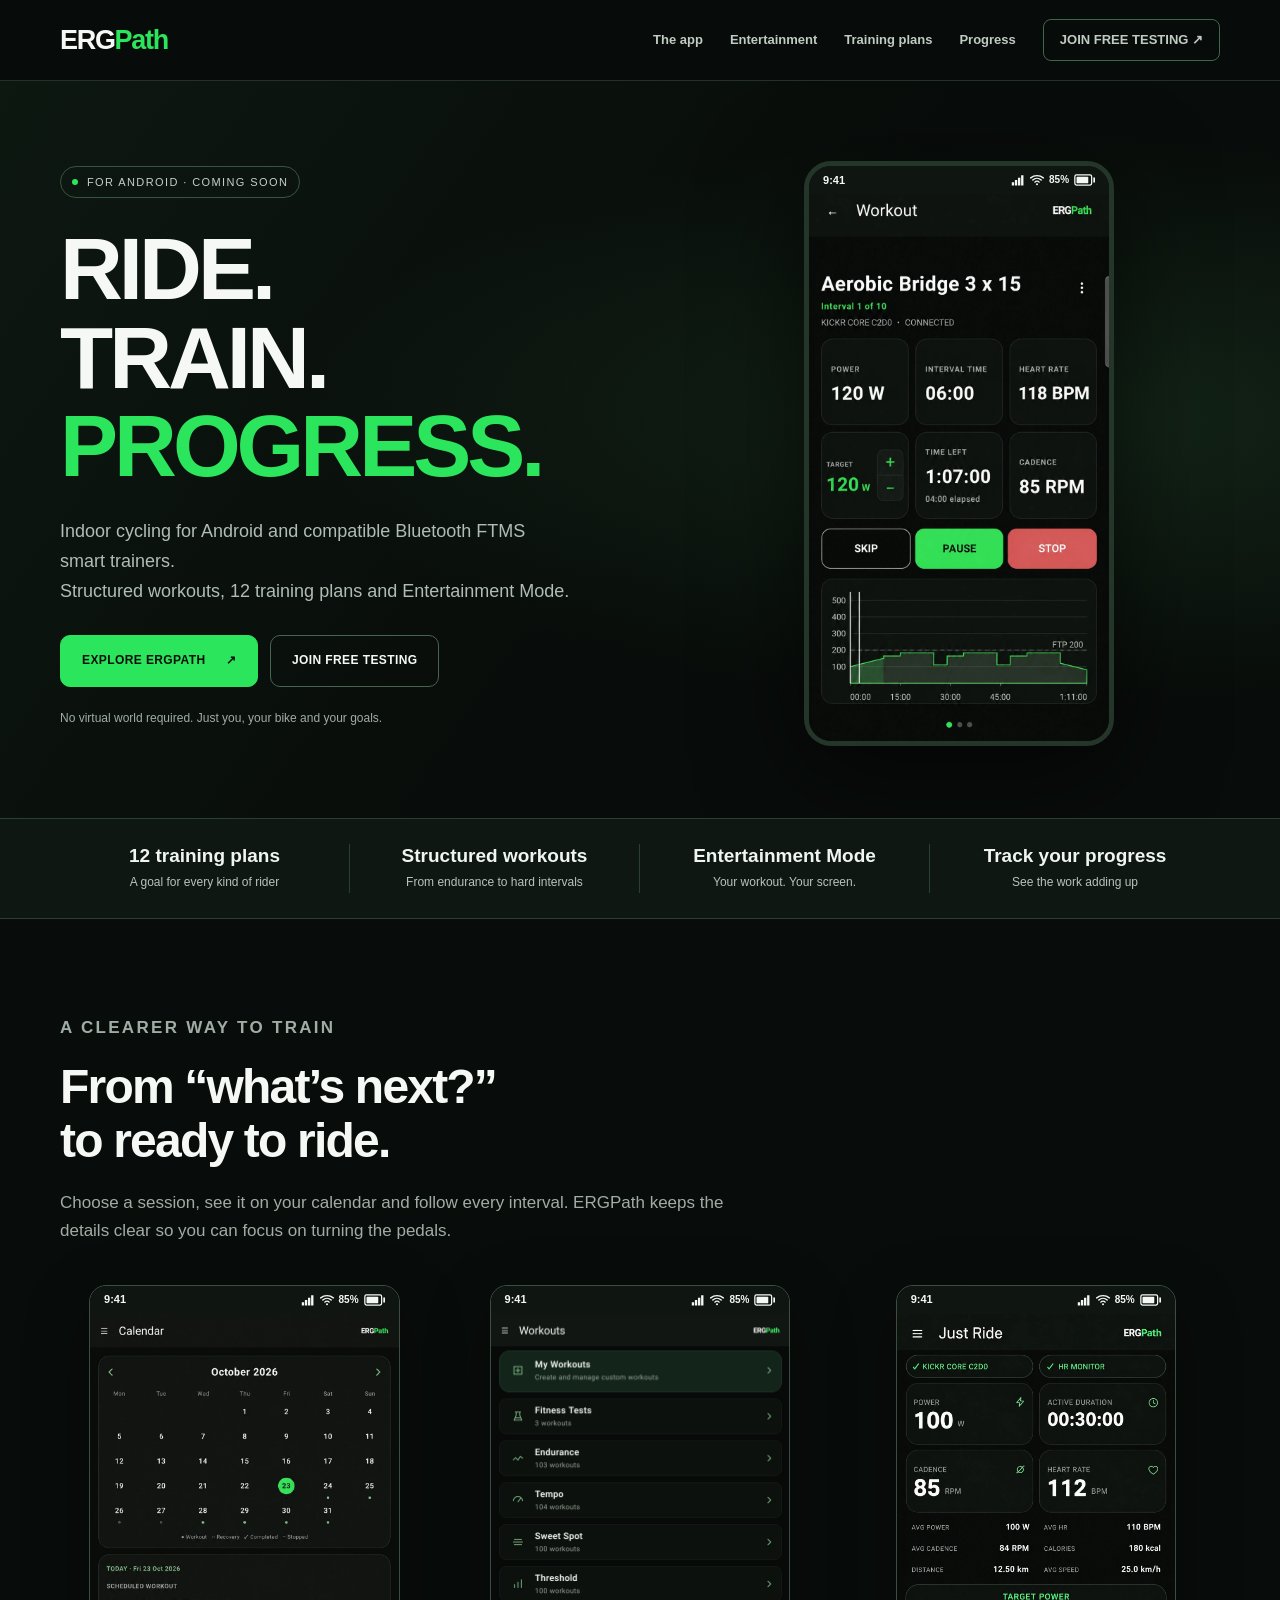
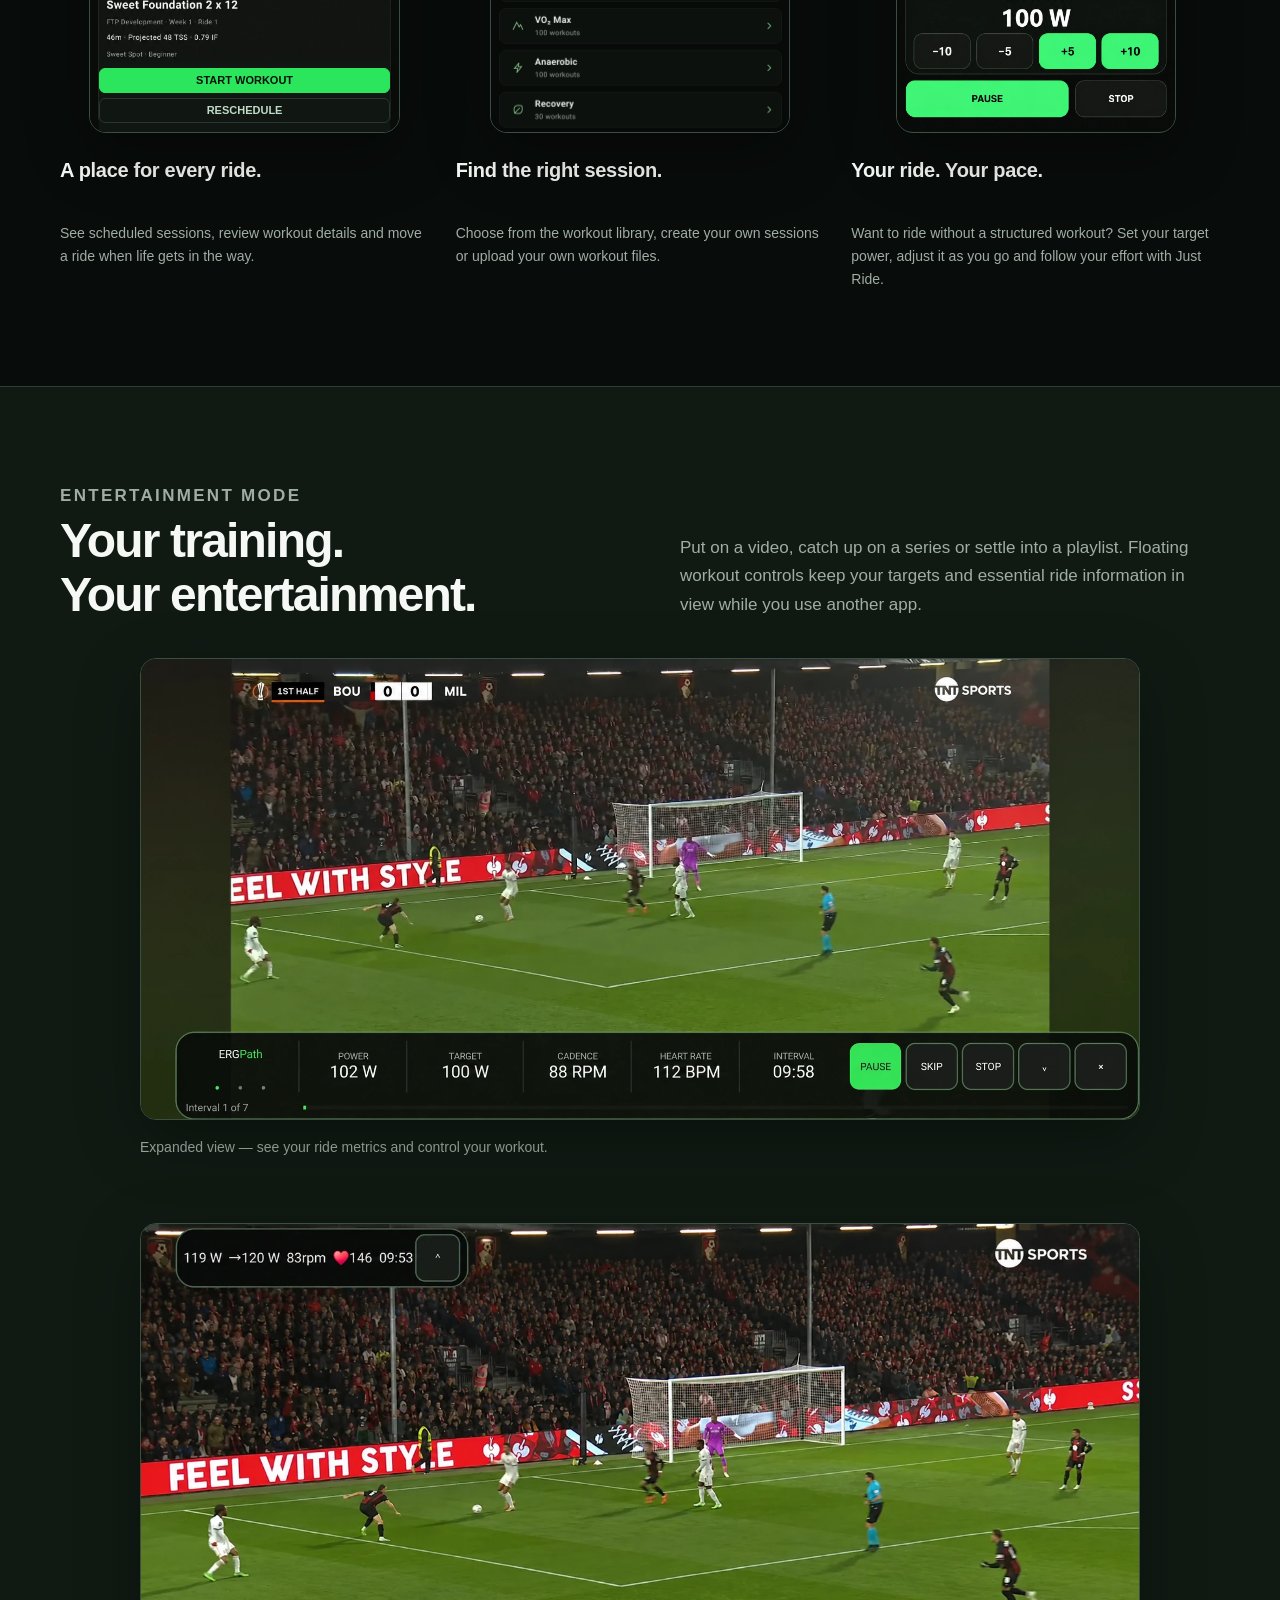
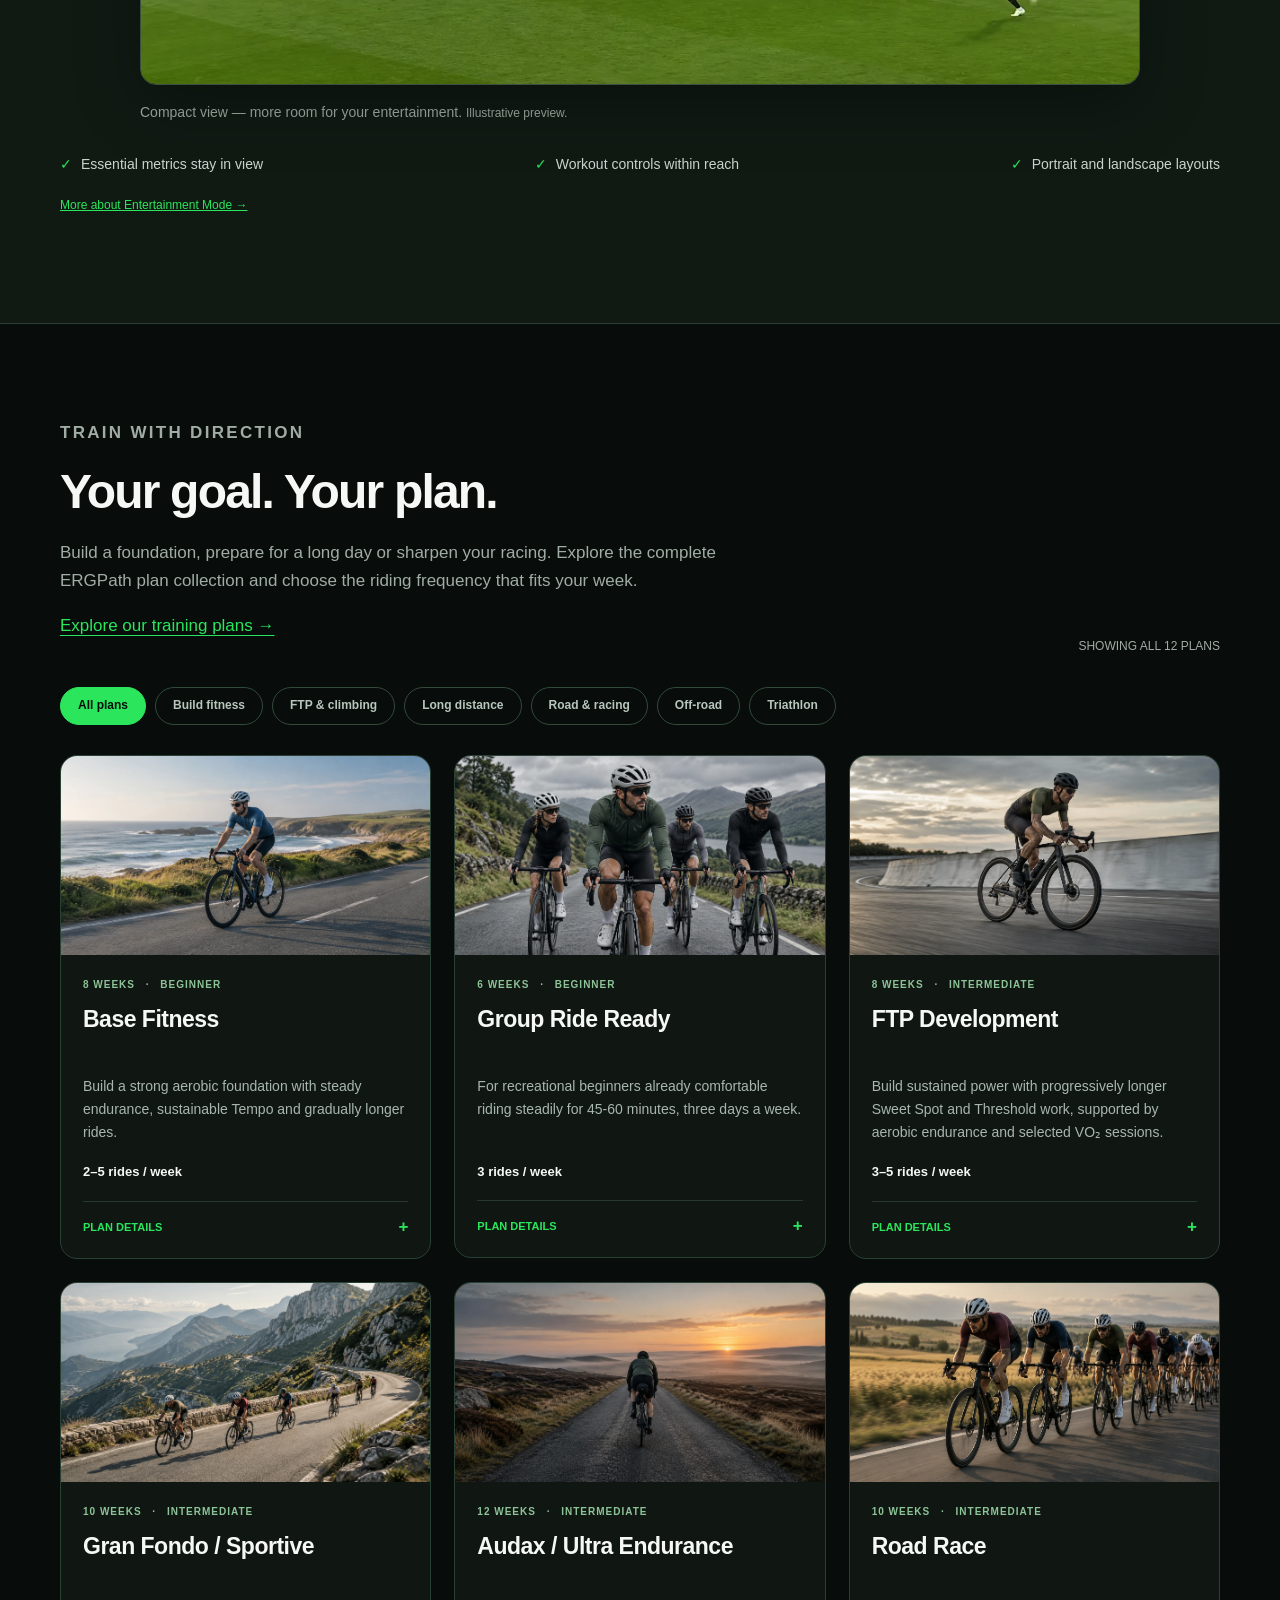
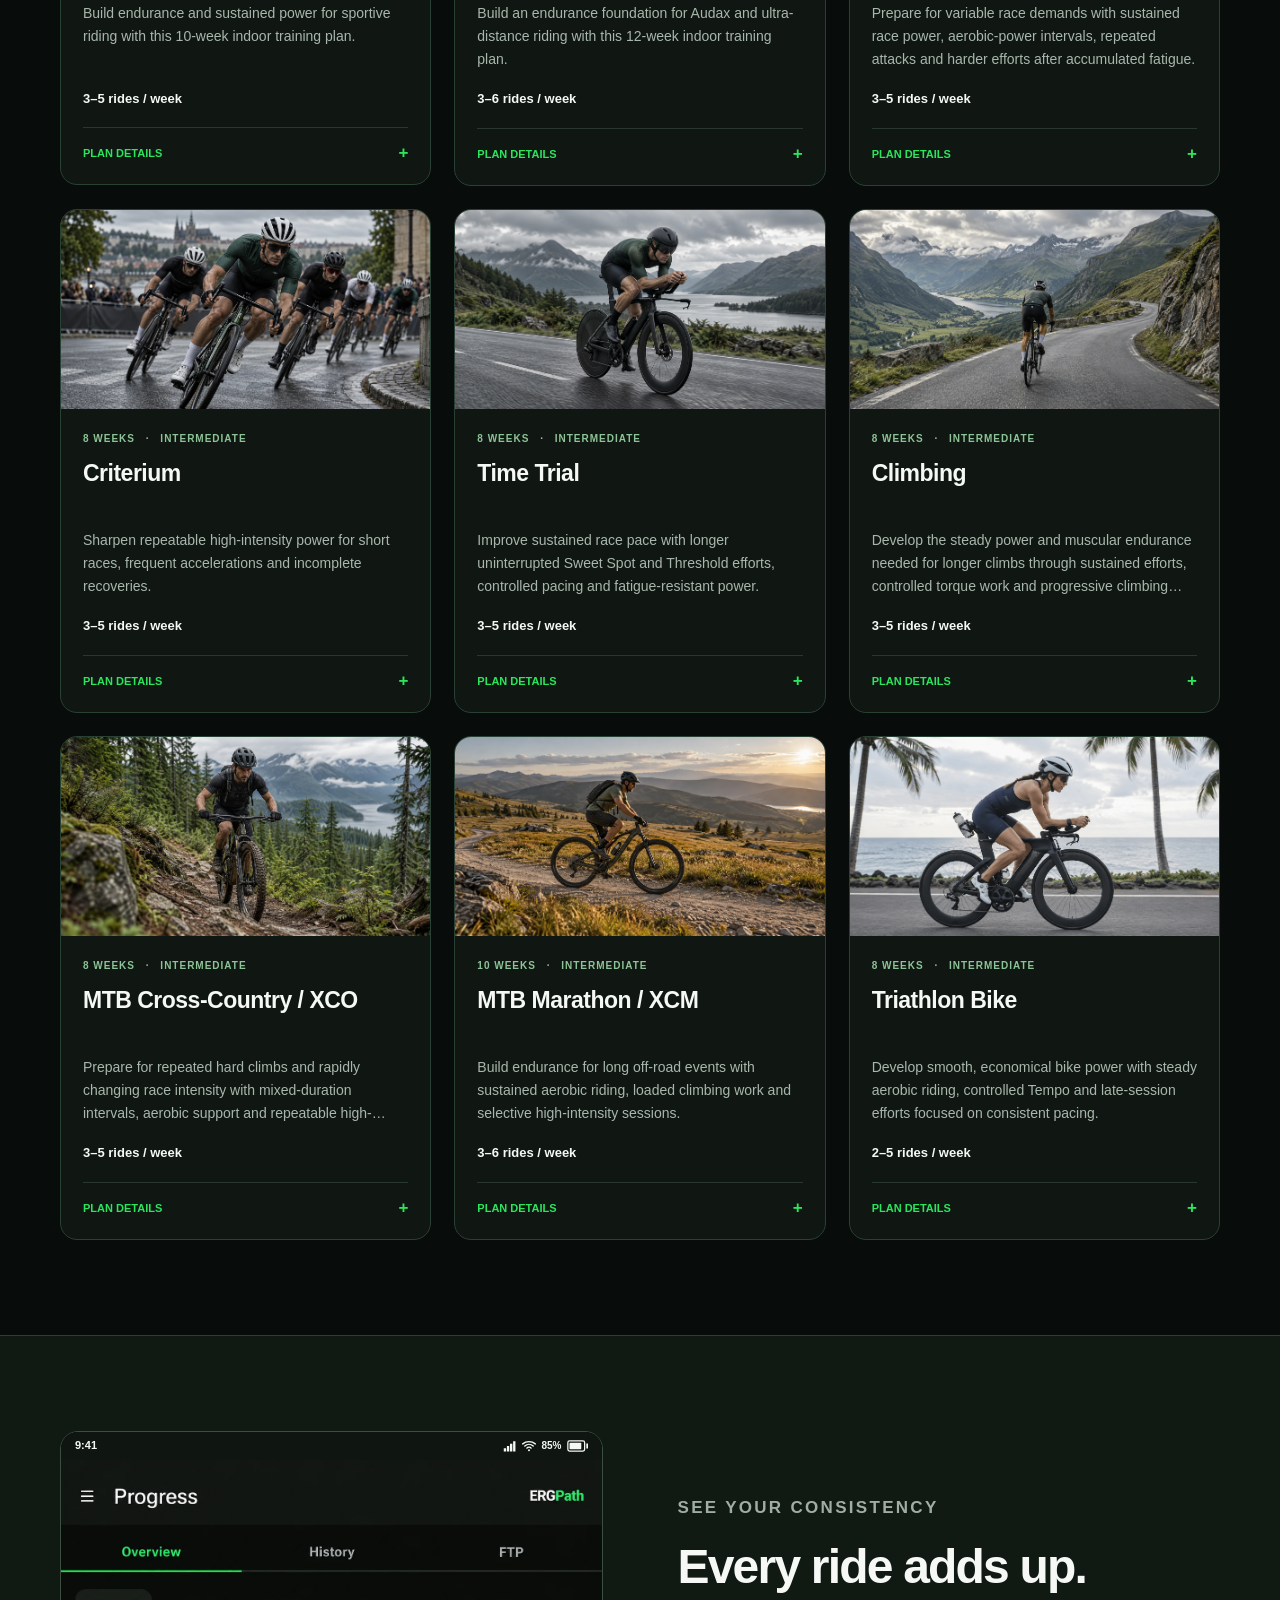
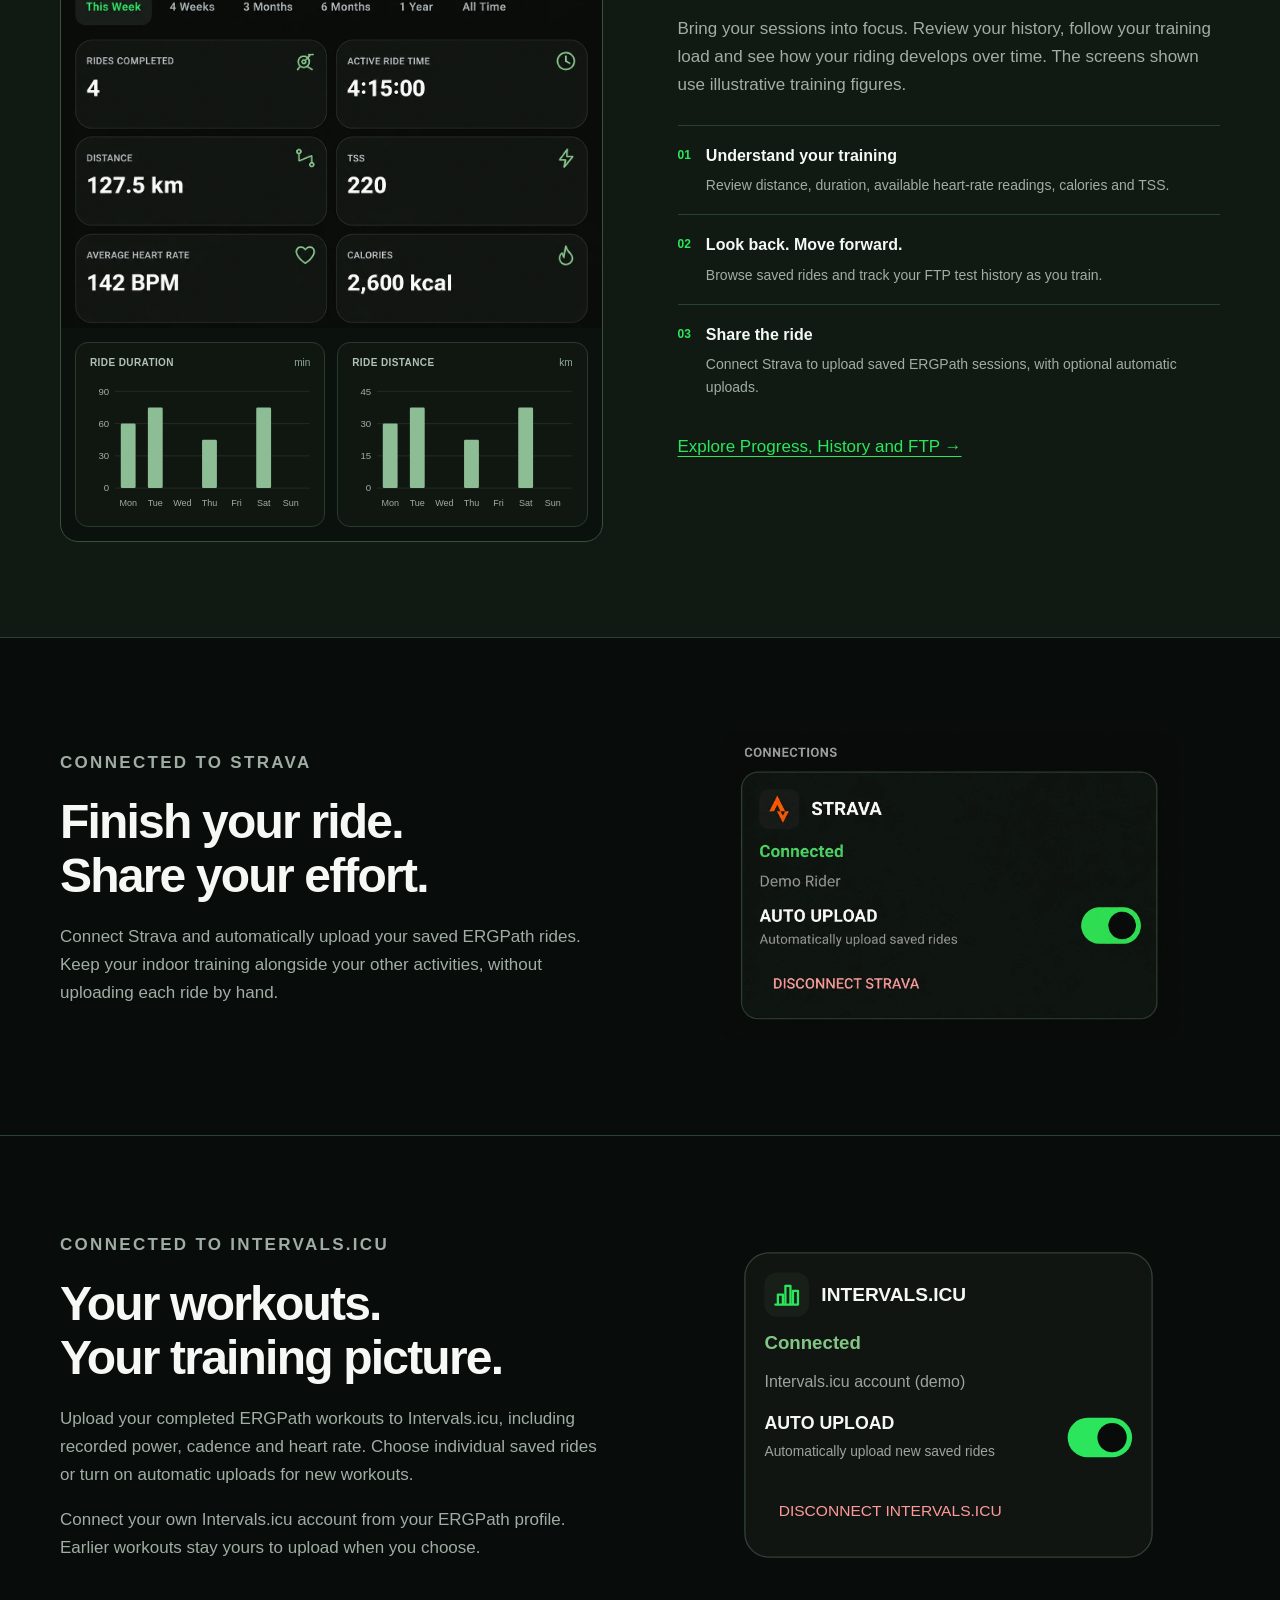
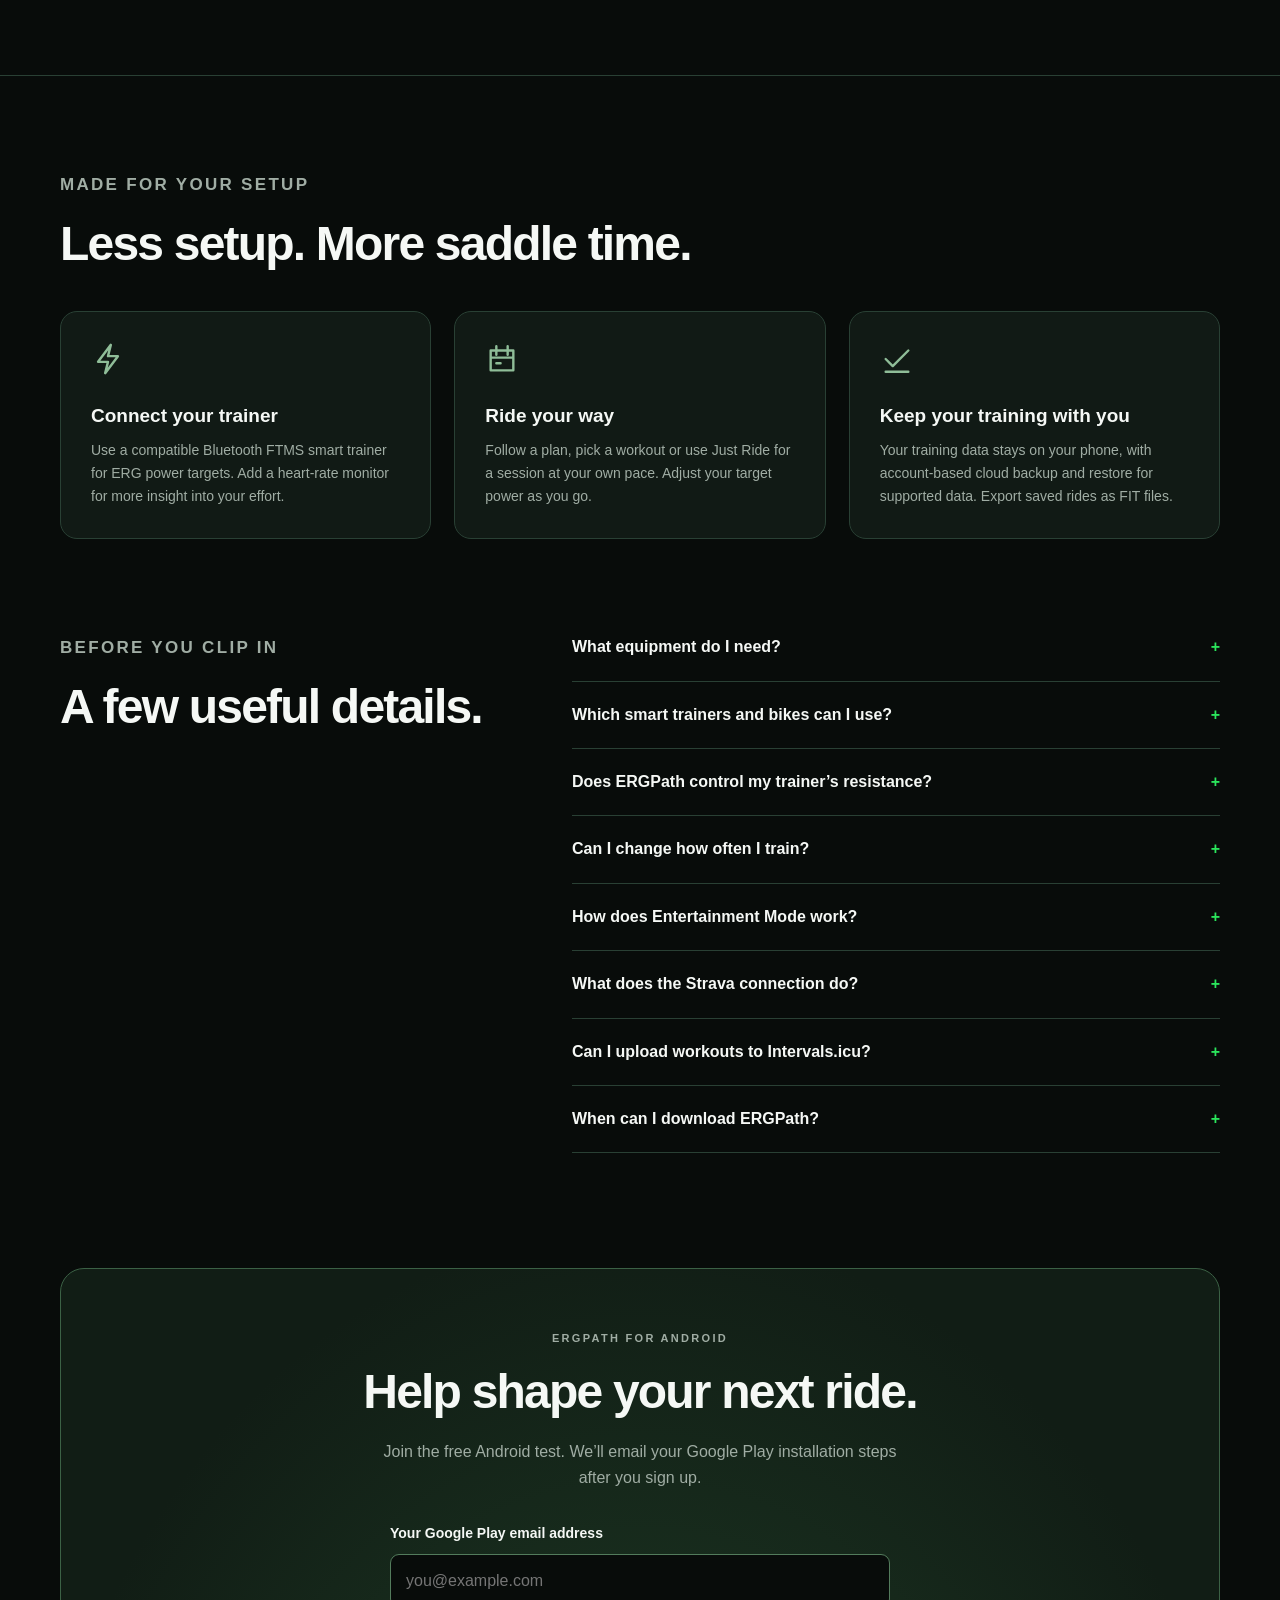
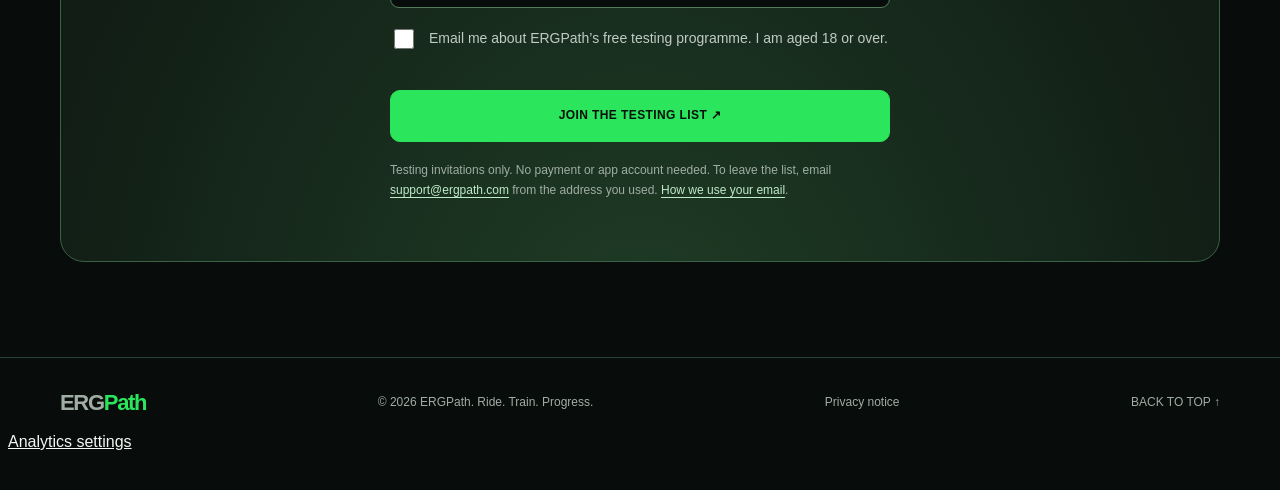
==== commit 7a0b3a7c: "Switch tester signup instructions to Google Play and trigger welcome delivery" ====
--- a/index.html
+++ b/index.html
@@ -12,8 +12,8 @@
 <section id="plans" class="content"><div class="container"><div class="plans-head"><div class="section-head"><p class="eyebrow">Train with direction</p><h2>Your goal. Your plan.</h2><p>Build a foundation, prepare for a long day or sharpen your racing. Explore the complete ERGPath plan collection and choose the riding frequency that fits your week.</p><p><a href="/training-plans" style="color:var(--green);text-decoration:underline;text-underline-offset:4px">Explore our training plans →</a></p></div><span class="plan-total" aria-live="polite">SHOWING ALL 12 PLANS</span></div><div class="filters" role="group" aria-label="Filter training plans"><button class="filter" data-filter="all" aria-pressed="true">All plans</button><button class="filter" data-filter="foundation" aria-pressed="false">Build fitness</button><button class="filter" data-filter="performance" aria-pressed="false">FTP & climbing</button><button class="filter" data-filter="endurance" aria-pressed="false">Long distance</button><button class="filter" data-filter="race" aria-pressed="false">Road & racing</button><button class="filter" data-filter="offroad" aria-pressed="false">Off-road</button><button class="filter" data-filter="multisport" aria-pressed="false">Triathlon</button></div><div class="plans-grid"><article class="plan" data-group="foundation"><img loading="lazy" src="assets/plan-base-fitness.webp" alt="A solo cyclist in blue riding a coastal road beside grassy dunes and the sea." width="1774" height="887"><div class="plan-body"><div class="plan-meta">8 WEEKS <span>·</span> BEGINNER</div><h3>Base Fitness</h3><p class="plan-desc">Build a strong aerobic foundation with steady endurance, sustainable Tempo and gradually longer rides.</p><div class="frequency">2–5 rides / week</div><details><summary>PLAN DETAILS <span aria-hidden="true">+</span></summary><div class="plan-detail"><p>Build a strong aerobic foundation with steady endurance, sustainable Tempo and gradually longer rides. Improve pacing, durability and consistency before progressing to harder work.</p><strong>Training focus</strong><p>Progressive endurance, sustainable Tempo, aerobic durability and a gradual Sweet Spot introduction</p><strong>Choose your riding days</strong><p>2, 3, 4, 5 days per week.</p></div></details></div></article><article class="plan" data-group="foundation"><img loading="lazy" src="assets/plan-group-ride.webp" alt="Four road cyclists riding together beside a mountain lake." width="1774" height="887"><div class="plan-body"><div class="plan-meta">6 WEEKS <span>·</span> BEGINNER</div><h3>Group Ride Ready</h3><p class="plan-desc">For recreational beginners already comfortable riding steadily for 45-60 minutes, three days a week.</p><div class="frequency">3 rides / week</div><details><summary>PLAN DETAILS <span aria-hidden="true">+</span></summary><div class="plan-detail"><p>For recreational beginners already comfortable riding steadily for 45-60 minutes, three days a week. Build towards social group rides with conversational endurance, controlled tempo and gentle pace lifts, an easier fourth week and a confident finish. Keep easy rides relaxed; finish efforts with something in reserve.</p><strong>Training focus</strong><p>Endurance, pace changes, recovery, confidence and controlled intensity</p><strong>Choose your riding days</strong><p>3 days per week.</p></div></details></div></article><article class="plan" data-group="performance"><img loading="lazy" src="assets/plan-ftp-development.webp" alt="A road cyclist holding a low position on a smooth banked training circuit." width="1774" height="887"><div class="plan-body"><div class="plan-meta">8 WEEKS <span>·</span> INTERMEDIATE</div><h3>FTP Development</h3><p class="plan-desc">Build sustained power with progressively longer Sweet Spot and Threshold work, supported by aerobic endurance and selected VO₂ sessions.</p><div class="frequency">3–5 rides / week</div><details><summary>PLAN DETAILS <span aria-hidden="true">+</span></summary><div class="plan-detail"><p>Build sustained power with progressively longer Sweet Spot and Threshold work, supported by aerobic endurance and selected VO₂ sessions. Improve your ability to hold strong power for longer periods.</p><strong>Training focus</strong><p>Sustained Sweet Spot, progressive Threshold, selected VO2 support, endurance and recovery</p><strong>Choose your riding days</strong><p>3, 4, 5 days per week.</p></div></details></div></article><article class="plan" data-group="endurance"><img loading="lazy" src="assets/plan-gran-fondo.webp" alt="A group of road cyclists following a winding road through a mountain landscape." width="1774" height="887"><div class="plan-body"><div class="plan-meta">10 WEEKS <span>·</span> INTERMEDIATE</div><h3>Gran Fondo / Sportive</h3><p class="plan-desc">Build endurance and sustained power for sportive riding with this 10-week indoor training plan.</p><div class="frequency">3–5 rides / week</div><details><summary>PLAN DETAILS <span aria-hidden="true">+</span></summary><div class="plan-detail"><p>Build endurance and sustained power for sportive riding with this 10-week indoor training plan. Steady endurance rides progress alongside tempo and sweet-spot efforts, including harder work later in selected sessions.</p><strong>Training focus</strong><p>Progressive long rides, Tempo durability, selective Sweet Spot, sustained climbing and recovery</p><strong>Choose your riding days</strong><p>3, 4, 5 days per week.</p></div></details></div></article><article class="plan" data-group="endurance"><img loading="lazy" src="assets/plan-audax.webp" alt="A lone cyclist with bike luggage riding across open moorland towards the sunrise." width="1774" height="887"><div class="plan-body"><div class="plan-meta">12 WEEKS <span>·</span> INTERMEDIATE</div><h3>Audax / Ultra Endurance</h3><p class="plan-desc">Build an endurance foundation for Audax and ultra-distance riding with this 12-week indoor training plan.</p><div class="frequency">3–6 rides / week</div><details><summary>PLAN DETAILS <span aria-hidden="true">+</span></summary><div class="plan-detail"><p>Build an endurance foundation for Audax and ultra-distance riding with this 12-week indoor training plan. Progressively longer, mostly easy rides develop aerobic fitness and steady pacing to support your preparation for longer days on the bike.</p><strong>Training focus</strong><p>Long endurance, tempo, fatigue resistance, pacing and low-intensity volume</p><strong>Choose your riding days</strong><p>3, 4, 5, 6 days per week.</p></div></details></div></article><article class="plan" data-group="race"><img loading="lazy" src="assets/plan-road-race.webp" alt="A compact group of road racers riding past golden fields." width="1774" height="887"><div class="plan-body"><div class="plan-meta">10 WEEKS <span>·</span> INTERMEDIATE</div><h3>Road Race</h3><p class="plan-desc">Prepare for variable race demands with sustained race power, aerobic-power intervals, repeated attacks and harder efforts after accumulated fatigue.</p><div class="frequency">3–5 rides / week</div><details><summary>PLAN DETAILS <span aria-hidden="true">+</span></summary><div class="plan-detail"><p>Prepare for variable race demands with sustained race power, aerobic-power intervals, repeated attacks and harder efforts after accumulated fatigue. Build the ability to respond when the pace changes late in the race.</p><strong>Training focus</strong><p>Threshold, VO₂ max, repeated surges, endurance and race-specific intensity</p><strong>Choose your riding days</strong><p>3, 4, 5 days per week.</p></div></details></div></article><article class="plan" data-group="race"><img loading="lazy" src="assets/plan-criterium.webp" alt="A group of cyclists leaning into a corner on a town race circuit." width="1774" height="887"><div class="plan-body"><div class="plan-meta">8 WEEKS <span>·</span> INTERMEDIATE</div><h3>Criterium</h3><p class="plan-desc">Sharpen repeatable high-intensity power for short races, frequent accelerations and incomplete recoveries.</p><div class="frequency">3–5 rides / week</div><details><summary>PLAN DETAILS <span aria-hidden="true">+</span></summary><div class="plan-detail"><p>Sharpen repeatable high-intensity power for short races, frequent accelerations and incomplete recoveries. Improve your ability to surge repeatedly without losing control of the effort.</p><strong>Training focus</strong><p>VO₂ max, anaerobic efforts, repeated surges and recovery between efforts</p><strong>Choose your riding days</strong><p>3, 4, 5 days per week.</p></div></details></div></article><article class="plan" data-group="race"><img loading="lazy" src="assets/plan-aero.webp" alt="A cyclist in an aerodynamic position on a time-trial bike beside a mountain lake." width="1774" height="887"><div class="plan-body"><div class="plan-meta">8 WEEKS <span>·</span> INTERMEDIATE</div><h3>Time Trial</h3><p class="plan-desc">Improve sustained race pace with longer uninterrupted Sweet Spot and Threshold efforts, controlled pacing and fatigue-resistant power.</p><div class="frequency">3–5 rides / week</div><details><summary>PLAN DETAILS <span aria-hidden="true">+</span></summary><div class="plan-detail"><p>Improve sustained race pace with longer uninterrupted Sweet Spot and Threshold efforts, controlled pacing and fatigue-resistant power. Learn to settle into strong, repeatable output for extended periods.</p><strong>Training focus</strong><p>Threshold, sweet spot, pacing and sustained race-pace power</p><strong>Choose your riding days</strong><p>3, 4, 5 days per week.</p></div></details></div></article><article class="plan" data-group="performance"><img loading="lazy" src="assets/plan-mountain-road.webp" alt="A solo road cyclist climbing a winding mountain road above a valley." width="1774" height="887"><div class="plan-body"><div class="plan-meta">8 WEEKS <span>·</span> INTERMEDIATE</div><h3>Climbing</h3><p class="plan-desc">Develop the steady power and muscular endurance needed for longer climbs through sustained efforts, controlled torque work and progressive climbing load.</p><div class="frequency">3–5 rides / week</div><details><summary>PLAN DETAILS <span aria-hidden="true">+</span></summary><div class="plan-detail"><p>Develop the steady power and muscular endurance needed for longer climbs through sustained efforts, controlled torque work and progressive climbing load. Improve pacing when gradients and fatigue begin to bite.</p><strong>Training focus</strong><p>Sustained seated climbing, cadence practice, Sweet Spot and Threshold durability, aerobic support and recovery</p><strong>Choose your riding days</strong><p>3, 4, 5 days per week.</p></div></details></div></article><article class="plan" data-group="offroad"><img loading="lazy" src="assets/plan-mtb.webp" alt="A mountain biker descending a rocky forest trail with mountains and water beyond." width="1774" height="887"><div class="plan-body"><div class="plan-meta">8 WEEKS <span>·</span> INTERMEDIATE</div><h3>MTB Cross-Country / XCO</h3><p class="plan-desc">Prepare for repeated hard climbs and rapidly changing race intensity with mixed-duration intervals, aerobic support and repeatable high-power efforts.</p><div class="frequency">3–5 rides / week</div><details><summary>PLAN DETAILS <span aria-hidden="true">+</span></summary><div class="plan-detail"><p>Prepare for repeated hard climbs and rapidly changing race intensity with mixed-duration intervals, aerobic support and repeatable high-power efforts. Improve your ability to recover and attack again.</p><strong>Training focus</strong><p>VO₂ max, repeated surges, anaerobic power and aerobic endurance</p><strong>Choose your riding days</strong><p>3, 4, 5 days per week.</p></div></details></div></article><article class="plan" data-group="offroad"><img loading="lazy" src="assets/plan-mtb-marathon.webp" alt="A mountain biker with a pack crossing an open rocky highland trail." width="1774" height="887"><div class="plan-body"><div class="plan-meta">10 WEEKS <span>·</span> INTERMEDIATE</div><h3>MTB Marathon / XCM</h3><p class="plan-desc">Build endurance for long off-road events with sustained aerobic riding, loaded climbing work and selective high-intensity sessions.</p><div class="frequency">3–6 rides / week</div><details><summary>PLAN DETAILS <span aria-hidden="true">+</span></summary><div class="plan-detail"><p>Build endurance for long off-road events with sustained aerobic riding, loaded climbing work and selective high-intensity sessions. Develop the durability to keep producing power deep into the ride.</p><strong>Training focus</strong><p>Endurance, tempo, sweet spot, climbing and long-duration durability</p><strong>Choose your riding days</strong><p>3, 4, 5, 6 days per week.</p></div></details></div></article><article class="plan" data-group="multisport"><img loading="lazy" src="assets/plan-triathlon-bike.webp" alt="A triathlete riding in an aero position on a palm-lined coastal road." width="1774" height="887"><div class="plan-body"><div class="plan-meta">8 WEEKS <span>·</span> INTERMEDIATE</div><h3>Triathlon Bike</h3><p class="plan-desc">Develop smooth, economical bike power with steady aerobic riding, controlled Tempo and late-session efforts focused on consistent pacing.</p><div class="frequency">2–5 rides / week</div><details><summary>PLAN DETAILS <span aria-hidden="true">+</span></summary><div class="plan-detail"><p>Develop smooth, economical bike power with steady aerobic riding, controlled Tempo and late-session efforts focused on consistent pacing. Build bike durability without unnecessary intensity.</p><strong>Training focus</strong><p>Aerobic endurance, steady race-pace work, sweet spot and controlled pacing</p><strong>Choose your riding days</strong><p>2, 3, 4, 5 days per week.</p></div></details></div></article></div></div></section>
 <section id="progress" class="content feature-band"><div class="container split"><figure class="shot performance-image"><div class="screen-frame"><div class="phone-status" aria-hidden="true"><span>9:41</span><span class="phone-status-icons"><svg viewBox="0 0 18 14"><path d="M1 10h3v4H1zM5 7h3v7H5zM9 4h3v10H9zM13 1h3v13h-3z"/></svg><svg viewBox="0 0 20 16"><path d="M1 5a14 14 0 0 1 18 0M4 8a9 9 0 0 1 12 0M7 11a4 4 0 0 1 6 0" fill="none" stroke="currentColor" stroke-width="2" stroke-linecap="round"/><circle cx="10" cy="14" r="1.4"/></svg><span>85%</span><svg viewBox="0 0 25 14"><rect x="1" y="1" width="20" height="12" rx="2" fill="none" stroke="currentColor" stroke-width="1.5"/><rect x="3" y="3" width="14" height="8" rx="1"/><path d="M23 4h2v6h-2z"/></svg></span></div><span class="capture"><img src="assets/progress-sample.webp" alt="Illustrative Progress overview: four rides, 4 hours 15 minutes, 127.5 km and 220 TSS" loading="lazy"></span></div><div class="progress-charts"><div class="progress-chart"><div class="chart-heading"><strong>RIDE DURATION</strong><span>min</span></div><svg viewBox="0 0 360 235" role="img" aria-labelledby="duration-chart-title duration-chart-desc"><title id="duration-chart-title">RIDE DURATION</title><desc id="duration-chart-desc">Illustrative weekly data: Mon 60 min, Tue 75 min, Wed 0 min, Thu 45 min, Fri 0 min, Sat 75 min, Sun 0 min.</desc><line x1="48" x2="350" y1="180.0" y2="180.0" stroke="#2a362d"/><text x="39" y="185.0" text-anchor="end" fill="#a0ada4" font-size="15">0</text><line x1="48" x2="350" y1="130.0" y2="130.0" stroke="#2a362d"/><text x="39" y="135.0" text-anchor="end" fill="#a0ada4" font-size="15">30</text><line x1="48" x2="350" y1="80.0" y2="80.0" stroke="#2a362d"/><text x="39" y="85.0" text-anchor="end" fill="#a0ada4" font-size="15">60</text><line x1="48" x2="350" y1="30.0" y2="30.0" stroke="#2a362d"/><text x="39" y="35.0" text-anchor="end" fill="#a0ada4" font-size="15">90</text><rect x="57" y="80.0" width="23" height="100.0" rx="2" fill="#8dbd94"/><text x="68.5" y="207" text-anchor="middle" fill="#a0ada4" font-size="14">Mon</text><rect x="99" y="55.0" width="23" height="125.0" rx="2" fill="#8dbd94"/><text x="110.5" y="207" text-anchor="middle" fill="#a0ada4" font-size="14">Tue</text><text x="152.5" y="207" text-anchor="middle" fill="#a0ada4" font-size="14">Wed</text><rect x="183" y="105.0" width="23" height="75.0" rx="2" fill="#8dbd94"/><text x="194.5" y="207" text-anchor="middle" fill="#a0ada4" font-size="14">Thu</text><text x="236.5" y="207" text-anchor="middle" fill="#a0ada4" font-size="14">Fri</text><rect x="267" y="55.0" width="23" height="125.0" rx="2" fill="#8dbd94"/><text x="278.5" y="207" text-anchor="middle" fill="#a0ada4" font-size="14">Sat</text><text x="320.5" y="207" text-anchor="middle" fill="#a0ada4" font-size="14">Sun</text></svg></div><div class="progress-chart"><div class="chart-heading"><strong>RIDE DISTANCE</strong><span>km</span></div><svg viewBox="0 0 360 235" role="img" aria-labelledby="distance-chart-title distance-chart-desc"><title id="distance-chart-title">RIDE DISTANCE</title><desc id="distance-chart-desc">Illustrative weekly data: Mon 30 km, Tue 37.5 km, Wed 0 km, Thu 22.5 km, Fri 0 km, Sat 37.5 km, Sun 0 km.</desc><line x1="48" x2="350" y1="180.0" y2="180.0" stroke="#2a362d"/><text x="39" y="185.0" text-anchor="end" fill="#a0ada4" font-size="15">0</text><line x1="48" x2="350" y1="130.0" y2="130.0" stroke="#2a362d"/><text x="39" y="135.0" text-anchor="end" fill="#a0ada4" font-size="15">15</text><line x1="48" x2="350" y1="80.0" y2="80.0" stroke="#2a362d"/><text x="39" y="85.0" text-anchor="end" fill="#a0ada4" font-size="15">30</text><line x1="48" x2="350" y1="30.0" y2="30.0" stroke="#2a362d"/><text x="39" y="35.0" text-anchor="end" fill="#a0ada4" font-size="15">45</text><rect x="57" y="80.0" width="23" height="100.0" rx="2" fill="#8dbd94"/><text x="68.5" y="207" text-anchor="middle" fill="#a0ada4" font-size="14">Mon</text><rect x="99" y="55.0" width="23" height="125.0" rx="2" fill="#8dbd94"/><text x="110.5" y="207" text-anchor="middle" fill="#a0ada4" font-size="14">Tue</text><text x="152.5" y="207" text-anchor="middle" fill="#a0ada4" font-size="14">Wed</text><rect x="183" y="105.0" width="23" height="75.0" rx="2" fill="#8dbd94"/><text x="194.5" y="207" text-anchor="middle" fill="#a0ada4" font-size="14">Thu</text><text x="236.5" y="207" text-anchor="middle" fill="#a0ada4" font-size="14">Fri</text><rect x="267" y="55.0" width="23" height="125.0" rx="2" fill="#8dbd94"/><text x="278.5" y="207" text-anchor="middle" fill="#a0ada4" font-size="14">Sat</text><text x="320.5" y="207" text-anchor="middle" fill="#a0ada4" font-size="14">Sun</text></svg></div></div></figure><div class="section-copy"><p class="eyebrow">See your consistency</p><h2>Every ride adds up.</h2><p>Bring your sessions into focus. Review your history, follow your training load and see how your riding develops over time. The screens shown use illustrative training figures.</p><ul class="benefits"><li><b>01</b><div><strong>Understand your training</strong><p>Review distance, duration, available heart-rate readings, calories and TSS.</p></div></li><li><b>02</b><div><strong>Look back. Move forward.</strong><p>Browse saved rides and track your FTP test history as you train.</p></div></li><li><b>03</b><div><strong>Share the ride</strong><p>Connect Strava to upload saved ERGPath sessions, with optional automatic uploads.</p></div></li></ul><p><a href="/progress" style="color:var(--green);text-decoration:underline;text-underline-offset:4px">Explore Progress, History and FTP →</a></p></div></div></section>
 <section class="content strava-section"><div class="container split"><div class="section-copy"><p class="eyebrow">Connected to Strava</p><h2>Finish your ride.<br>Share your effort.</h2><p>Connect Strava and automatically upload your saved ERGPath rides. Keep your indoor training alongside your other activities, without uploading each ride by hand.</p></div><figure class="shot strava-shot"><div class="screen-frame"><span class="capture"><img src="assets/strava-demo.webp" alt="ERGPath Strava connection for Demo Rider with automatic upload enabled" loading="lazy"></span></div></figure></div></section><section id="intervals" class="content strava-section"><div class="container split"><div class="section-copy"><p class="eyebrow">Connected to Intervals.icu</p><h2>Your workouts.<br>Your training picture.</h2><p>Upload your completed ERGPath workouts to Intervals.icu, including recorded power, cadence and heart rate. Choose individual saved rides or turn on automatic uploads for new workouts.</p><p>Connect your own Intervals.icu account from your ERGPath profile. Earlier workouts stay yours to upload when you choose.</p></div><figure class="shot strava-shot"><div class="screen-frame"><span class="capture"><img src="assets/intervals-connection.svg" alt="Illustrative ERGPath Intervals.icu connection with a demo account and automatic upload enabled" width="920" height="690" loading="lazy"></span></div></figure></div></section><section class="content"><div class="container"><div class="section-head"><p class="eyebrow">Made for your setup</p><h2>Less setup. More saddle time.</h2></div><div class="support-grid"><article class="support-card"><svg class="icon" viewBox="0 0 24 24" aria-hidden="true"><path d="m14 2-9 12h7l-2 8 9-12h-7z"/></svg><h3>Connect your trainer</h3><p>Use a compatible Bluetooth FTMS smart trainer for ERG power targets. Add a heart-rate monitor for more insight into your effort.</p></article><article class="support-card"><svg class="icon" viewBox="0 0 24 24" aria-hidden="true"><path d="M4 6h16v14H4zM8 3v6M16 3v6M4 11h16M8 15h3"/></svg><h3>Ride your way</h3><p>Follow a plan, pick a workout or use Just Ride for a session at your own pace. Adjust your target power as you go.</p></article><article class="support-card"><svg class="icon" viewBox="0 0 24 24" aria-hidden="true"><path d="m4 12 5 5 11-11M4 21h16"/></svg><h3>Keep your training with you</h3><p>Your training data stays on your phone, with account-based cloud backup and restore for supported data. Export saved rides as FIT files.</p></article></div></div></section>
-<section class="content" style="padding-top:0"><div class="container faq"><div class="section-head"><p class="eyebrow">Before you clip in</p><h2>A few useful details.</h2></div><div><details><summary>What equipment do I need?</summary><p>An Android phone or tablet and either your bike with a compatible Bluetooth FTMS smart trainer, or a compatible FTMS smart bike. Available readings depend on your connected equipment. Trainer support varies by model and firmware.</p></details><details id="trainer-compatibility"><summary>Which smart trainers and bikes can I use?</summary><p>ERGPath uses Bluetooth FTMS to read ride data and control ERG power targets. Here are 16 trainer and smart-bike models with manufacturer-documented FTMS support.</p><div class="trainer-list"><h3>Wahoo</h3><ul><li>KICKR CORE (original) — firmware 1.1.1 or later</li><li>KICKR v5 (2020) — update to firmware 4.2.3 or later</li><li>KICKR v6 (2022)</li><li>KICKR MOVE</li></ul><h3>Elite</h3><ul><li>Justo</li><li>Justo 2</li><li>Direto XR</li><li>Direto XR-T</li><li>Suito-T</li></ul><h3>JetBlack</h3><ul><li>VICTORY</li><li>VOLT</li></ul><h3>Garmin / Tacx trainers</h3><ul><li>NEO 3M</li><li>FLUX S Smart</li><li>FLUX 2 Smart — check your hardware variant and firmware with Garmin; some variants require firmware 5.0.0 or later</li></ul><h3>Garmin / Tacx smart bikes</h3><ul><li>NEO Bike Plus</li><li>NEO Bike Smart — firmware 4.5.0 or later</li></ul></div><p><strong>Before you connect:</strong> install the latest firmware using your trainer manufacturer’s app, close any other app controlling the trainer, then connect in ERGPath.</p><p>This is a guide to Bluetooth FTMS support, not a list of models individually tested with ERGPath. Compatibility and available readings can vary by model and firmware. FTMS support does not confirm support for proprietary features such as virtual shifting.</p><p class="trainer-sources">Manufacturer information: <a href="https://support.wahoofitness.com/hc/en-us/articles/360000217839-KICKR-CORE-Firmware-Release-Notes">KICKR CORE</a>, <a href="https://support.wahoofitness.com/hc/en-us/articles/360016826680-KICKR-v5-2020-Firmware-Release-Notes">KICKR v5</a>, <a href="https://uk.wahoofitness.com/devices/indoor-cycling/view-all">Wahoo trainers</a>, <a href="https://www.elite-it.com/en/home-trainers/smart-trainers/justo-2">Elite Justo 2</a>, <a href="https://howto.elite-it.com/">Elite setup guides</a>, <a href="https://www.jetblackcycling.com/wp-content/uploads/2024/10/VICTORY-User-Manual-with-disk-Brake-1_.pdf">VICTORY manual (PDF)</a> and <a href="https://www.jetblackcycling.com/instructions/the-volt-trainer-information-set-up/">VOLT setup</a>, plus <a href="https://developer.garmin.com/tacx-trainer/overview/">Garmin / Tacx protocol compatibility</a>. Checked October 2026.</p><p><a style="color:var(--green);text-decoration:underline" href="/trainer-compatibility">Trainer compatibility and setup guide →</a></p></details><details><summary>Does ERGPath control my trainer’s resistance?</summary><p>Yes. With a compatible Bluetooth FTMS smart trainer, ERGPath sends ERG power targets during structured workouts. Your trainer adjusts resistance to help you follow the target. Compatibility and available readings depend on the model and firmware.</p></details><details><summary>Can I change how often I train?</summary><p>Most plans offer several riding frequencies. Each plan card above shows its supported days per week, so you can choose an option that fits your schedule.</p></details><details><summary>How does Entertainment Mode work?</summary><p>ERGPath displays floating workout metrics and controls over other apps after you grant Android’s display-over-other-apps permission. You use your own entertainment apps and subscriptions.</p></details><details><summary>What does the Strava connection do?</summary><p>You can upload saved ERGPath rides to Strava, including optional automatic uploads. Importing your existing Strava activity history into ERGPath is not currently offered.</p></details><details><summary>Can I upload workouts to Intervals.icu?</summary><p>Yes. Connect your Intervals.icu account in your ERGPath profile, then upload saved workouts individually or enable automatic uploads for new saved rides. Recorded power, cadence and heart rate are included when available. Earlier workouts are not uploaded automatically.</p></details><details><summary>When can I download ERGPath?</summary><p>ERGPath is preparing for release on Android. You can <a href="#download" style="color:var(--green);text-decoration:underline">join the free testing list</a> and receive the Android tester download link by email, usually within 15 minutes. Open the email on your Android device and follow the installation steps.</p></details></div></div></section>
-<section id="download" class="content" style="padding-top:0"><div class="container"><div class="launch"><p class="eyebrow">ERGPath for Android</p><h2>Help shape your next ride.</h2><p>Join the free testing list and receive your Android tester download link by email, usually within 15 minutes.</p><form id="tester-form" class="tester-form"><label for="tester-email">Your email address</label><input id="tester-email" name="email" type="email" autocomplete="email" maxlength="254" placeholder="you@example.com" required><label class="tester-consent"><input name="consent" type="checkbox" required><span>Email me about ERGPath’s free testing programme. I am aged 18 or over.</span></label><div class="tester-trap" aria-hidden="true"><label>Leave this blank<input name="company" tabindex="-1" autocomplete="off"></label></div><div id="tester-challenge"></div><button class="btn" type="submit" id="tester-submit">JOIN THE TESTING LIST ↗</button><p id="tester-status" role="status" aria-live="polite"></p><p class="tester-small">Testing invitations only. No payment or app account needed. To leave the list, email <a href="mailto:support@ergpath.com?subject=Leave%20the%20testing%20list">support@ergpath.com</a> from the address you used. <a href="/privacy#testing-list">How we use your email</a>.</p><noscript><p>Please enable JavaScript to use this form, or email support@ergpath.com to ask to join the testing list.</p></noscript></form></div></div></section></main><footer><div class="container footer-inner"><a href="#" class="logo">ERG<span>Path</span></a><span>© 2026 ERGPath. Ride. Train. Progress.</span><a href="/privacy">Privacy notice</a><a href="#main">BACK TO TOP ↑</a></div><button id="analytics-settings" type="button">Analytics settings</button></footer>
+<section class="content" style="padding-top:0"><div class="container faq"><div class="section-head"><p class="eyebrow">Before you clip in</p><h2>A few useful details.</h2></div><div><details><summary>What equipment do I need?</summary><p>An Android phone or tablet and either your bike with a compatible Bluetooth FTMS smart trainer, or a compatible FTMS smart bike. Available readings depend on your connected equipment. Trainer support varies by model and firmware.</p></details><details id="trainer-compatibility"><summary>Which smart trainers and bikes can I use?</summary><p>ERGPath uses Bluetooth FTMS to read ride data and control ERG power targets. Here are 16 trainer and smart-bike models with manufacturer-documented FTMS support.</p><div class="trainer-list"><h3>Wahoo</h3><ul><li>KICKR CORE (original) — firmware 1.1.1 or later</li><li>KICKR v5 (2020) — update to firmware 4.2.3 or later</li><li>KICKR v6 (2022)</li><li>KICKR MOVE</li></ul><h3>Elite</h3><ul><li>Justo</li><li>Justo 2</li><li>Direto XR</li><li>Direto XR-T</li><li>Suito-T</li></ul><h3>JetBlack</h3><ul><li>VICTORY</li><li>VOLT</li></ul><h3>Garmin / Tacx trainers</h3><ul><li>NEO 3M</li><li>FLUX S Smart</li><li>FLUX 2 Smart — check your hardware variant and firmware with Garmin; some variants require firmware 5.0.0 or later</li></ul><h3>Garmin / Tacx smart bikes</h3><ul><li>NEO Bike Plus</li><li>NEO Bike Smart — firmware 4.5.0 or later</li></ul></div><p><strong>Before you connect:</strong> install the latest firmware using your trainer manufacturer’s app, close any other app controlling the trainer, then connect in ERGPath.</p><p>This is a guide to Bluetooth FTMS support, not a list of models individually tested with ERGPath. Compatibility and available readings can vary by model and firmware. FTMS support does not confirm support for proprietary features such as virtual shifting.</p><p class="trainer-sources">Manufacturer information: <a href="https://support.wahoofitness.com/hc/en-us/articles/360000217839-KICKR-CORE-Firmware-Release-Notes">KICKR CORE</a>, <a href="https://support.wahoofitness.com/hc/en-us/articles/360016826680-KICKR-v5-2020-Firmware-Release-Notes">KICKR v5</a>, <a href="https://uk.wahoofitness.com/devices/indoor-cycling/view-all">Wahoo trainers</a>, <a href="https://www.elite-it.com/en/home-trainers/smart-trainers/justo-2">Elite Justo 2</a>, <a href="https://howto.elite-it.com/">Elite setup guides</a>, <a href="https://www.jetblackcycling.com/wp-content/uploads/2024/10/VICTORY-User-Manual-with-disk-Brake-1_.pdf">VICTORY manual (PDF)</a> and <a href="https://www.jetblackcycling.com/instructions/the-volt-trainer-information-set-up/">VOLT setup</a>, plus <a href="https://developer.garmin.com/tacx-trainer/overview/">Garmin / Tacx protocol compatibility</a>. Checked October 2026.</p><p><a style="color:var(--green);text-decoration:underline" href="/trainer-compatibility">Trainer compatibility and setup guide →</a></p></details><details><summary>Does ERGPath control my trainer’s resistance?</summary><p>Yes. With a compatible Bluetooth FTMS smart trainer, ERGPath sends ERG power targets during structured workouts. Your trainer adjusts resistance to help you follow the target. Compatibility and available readings depend on the model and firmware.</p></details><details><summary>Can I change how often I train?</summary><p>Most plans offer several riding frequencies. Each plan card above shows its supported days per week, so you can choose an option that fits your schedule.</p></details><details><summary>How does Entertainment Mode work?</summary><p>ERGPath displays floating workout metrics and controls over other apps after you grant Android’s display-over-other-apps permission. You use your own entertainment apps and subscriptions.</p></details><details><summary>What does the Strava connection do?</summary><p>You can upload saved ERGPath rides to Strava, including optional automatic uploads. Importing your existing Strava activity history into ERGPath is not currently offered.</p></details><details><summary>Can I upload workouts to Intervals.icu?</summary><p>Yes. Connect your Intervals.icu account in your ERGPath profile, then upload saved workouts individually or enable automatic uploads for new saved rides. Recorded power, cadence and heart rate are included when available. Earlier workouts are not uploaded automatically.</p></details><details><summary>When can I download ERGPath?</summary><p>ERGPath is available for Android testing through Google Play. You can <a href="#download" style="color:var(--green);text-decoration:underline">join the free testing list</a> and receive Google Play installation steps by email. Join the ERGPath tester group using your Google Play account, then join the test and install the app.</p></details></div></div></section>
+<section id="download" class="content" style="padding-top:0"><div class="container"><div class="launch"><p class="eyebrow">ERGPath for Android</p><h2>Help shape your next ride.</h2><p>Join the free Android test. We’ll email your Google Play installation steps after you sign up.</p><form id="tester-form" class="tester-form"><label for="tester-email">Your Google Play email address</label><input id="tester-email" name="email" type="email" autocomplete="email" maxlength="254" placeholder="you@example.com" required><label class="tester-consent"><input name="consent" type="checkbox" required><span>Email me about ERGPath’s free testing programme. I am aged 18 or over.</span></label><div class="tester-trap" aria-hidden="true"><label>Leave this blank<input name="company" tabindex="-1" autocomplete="off"></label></div><div id="tester-challenge"></div><button class="btn" type="submit" id="tester-submit">JOIN THE TESTING LIST ↗</button><p id="tester-status" role="status" aria-live="polite"></p><p class="tester-small">Testing invitations only. No payment or app account needed. To leave the list, email <a href="mailto:support@ergpath.com?subject=Leave%20the%20testing%20list">support@ergpath.com</a> from the address you used. <a href="/privacy#testing-list">How we use your email</a>.</p><noscript><p>Please enable JavaScript to use this form, or email support@ergpath.com to ask to join the testing list.</p></noscript></form></div></div></section></main><footer><div class="container footer-inner"><a href="#" class="logo">ERG<span>Path</span></a><span>© 2026 ERGPath. Ride. Train. Progress.</span><a href="/privacy">Privacy notice</a><a href="#main">BACK TO TOP ↑</a></div><button id="analytics-settings" type="button">Analytics settings</button></footer>
 
 <script>
 const nav=document.querySelector('nav'),toggle=document.querySelector('.menu-toggle');toggle.addEventListener('click',()=>{const open=toggle.getAttribute('aria-expanded')!=='true';toggle.setAttribute('aria-expanded',String(open));nav.classList.toggle('open',open)});nav.querySelectorAll('a').forEach(a=>a.addEventListener('click',()=>{toggle.setAttribute('aria-expanded','false');nav.classList.remove('open')}));
@@ -42,4 +42,5 @@
 </dialog>
 <script src="analytics-consent.js" defer></script>
 
-<script src="/testers.js" defer></script></body></html>
+<script src="/testers.js?v=20261118-google-play" defer></script></body></html>
+
